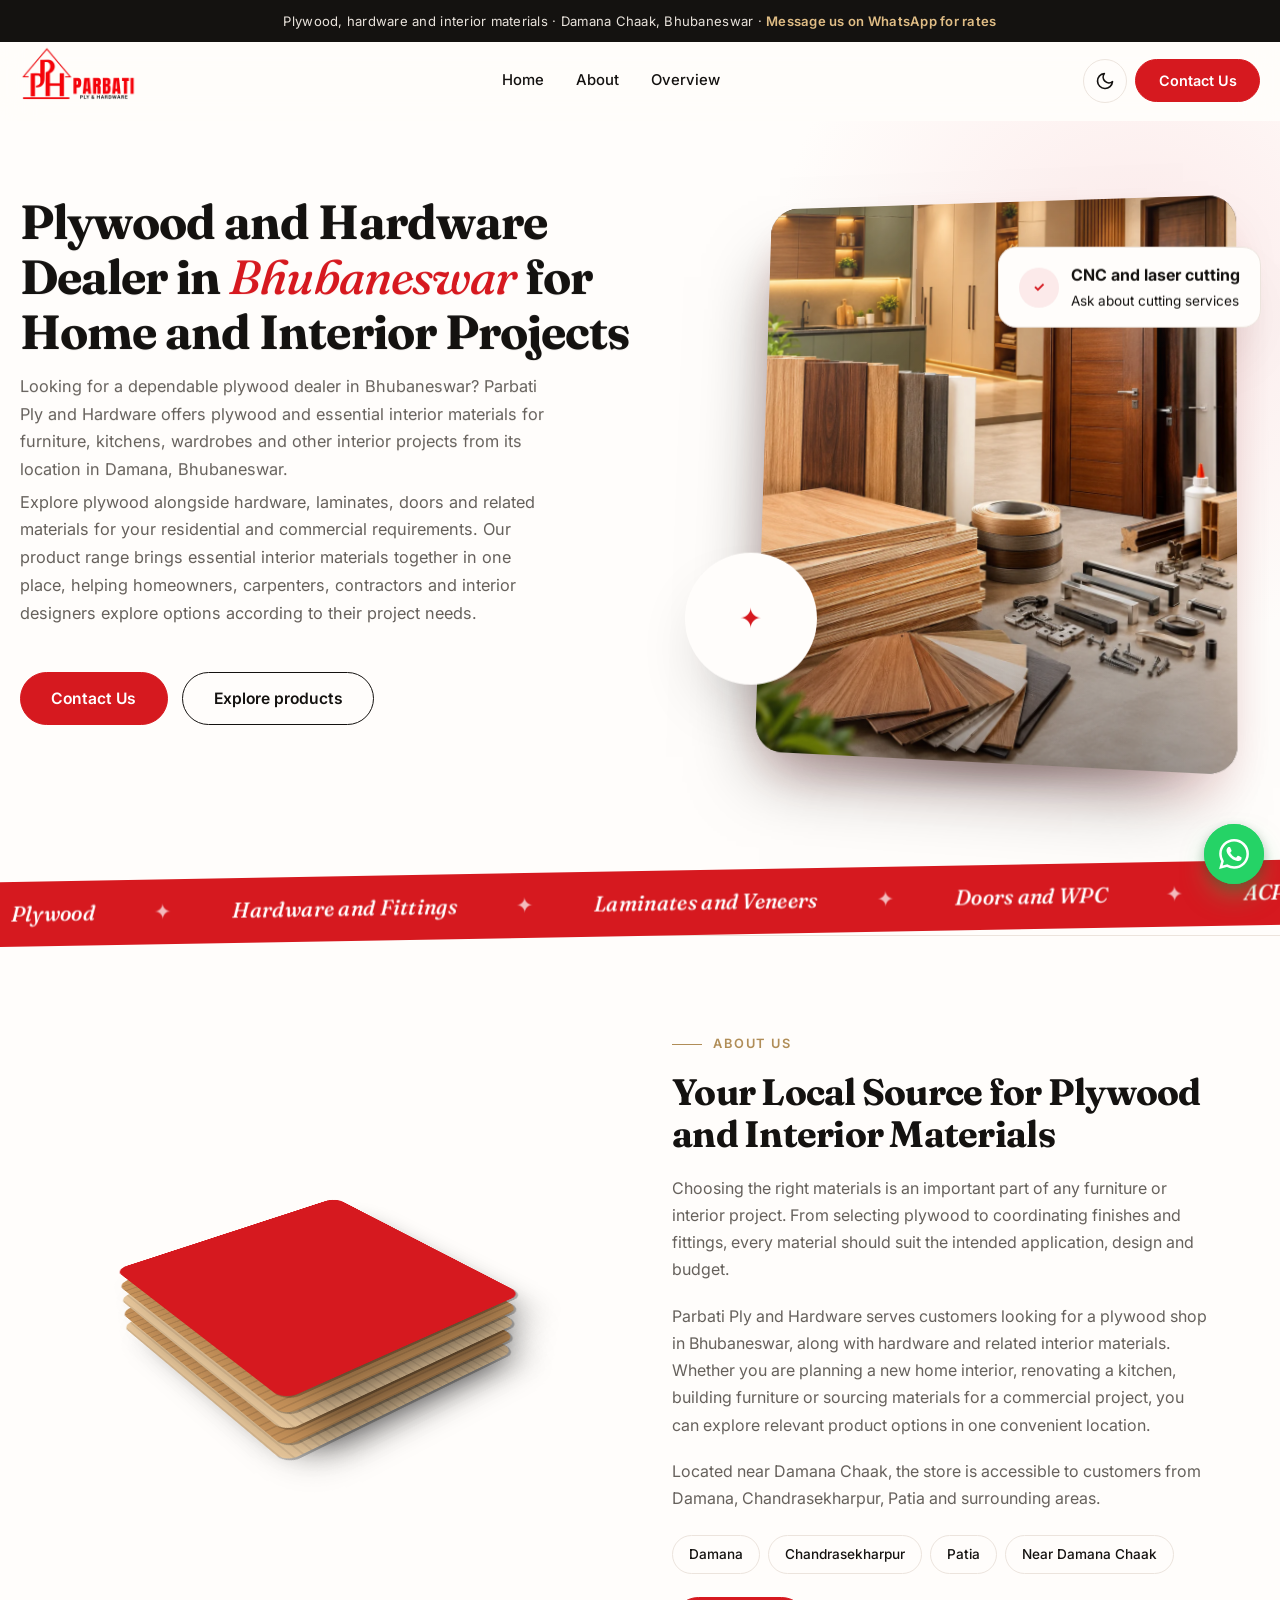
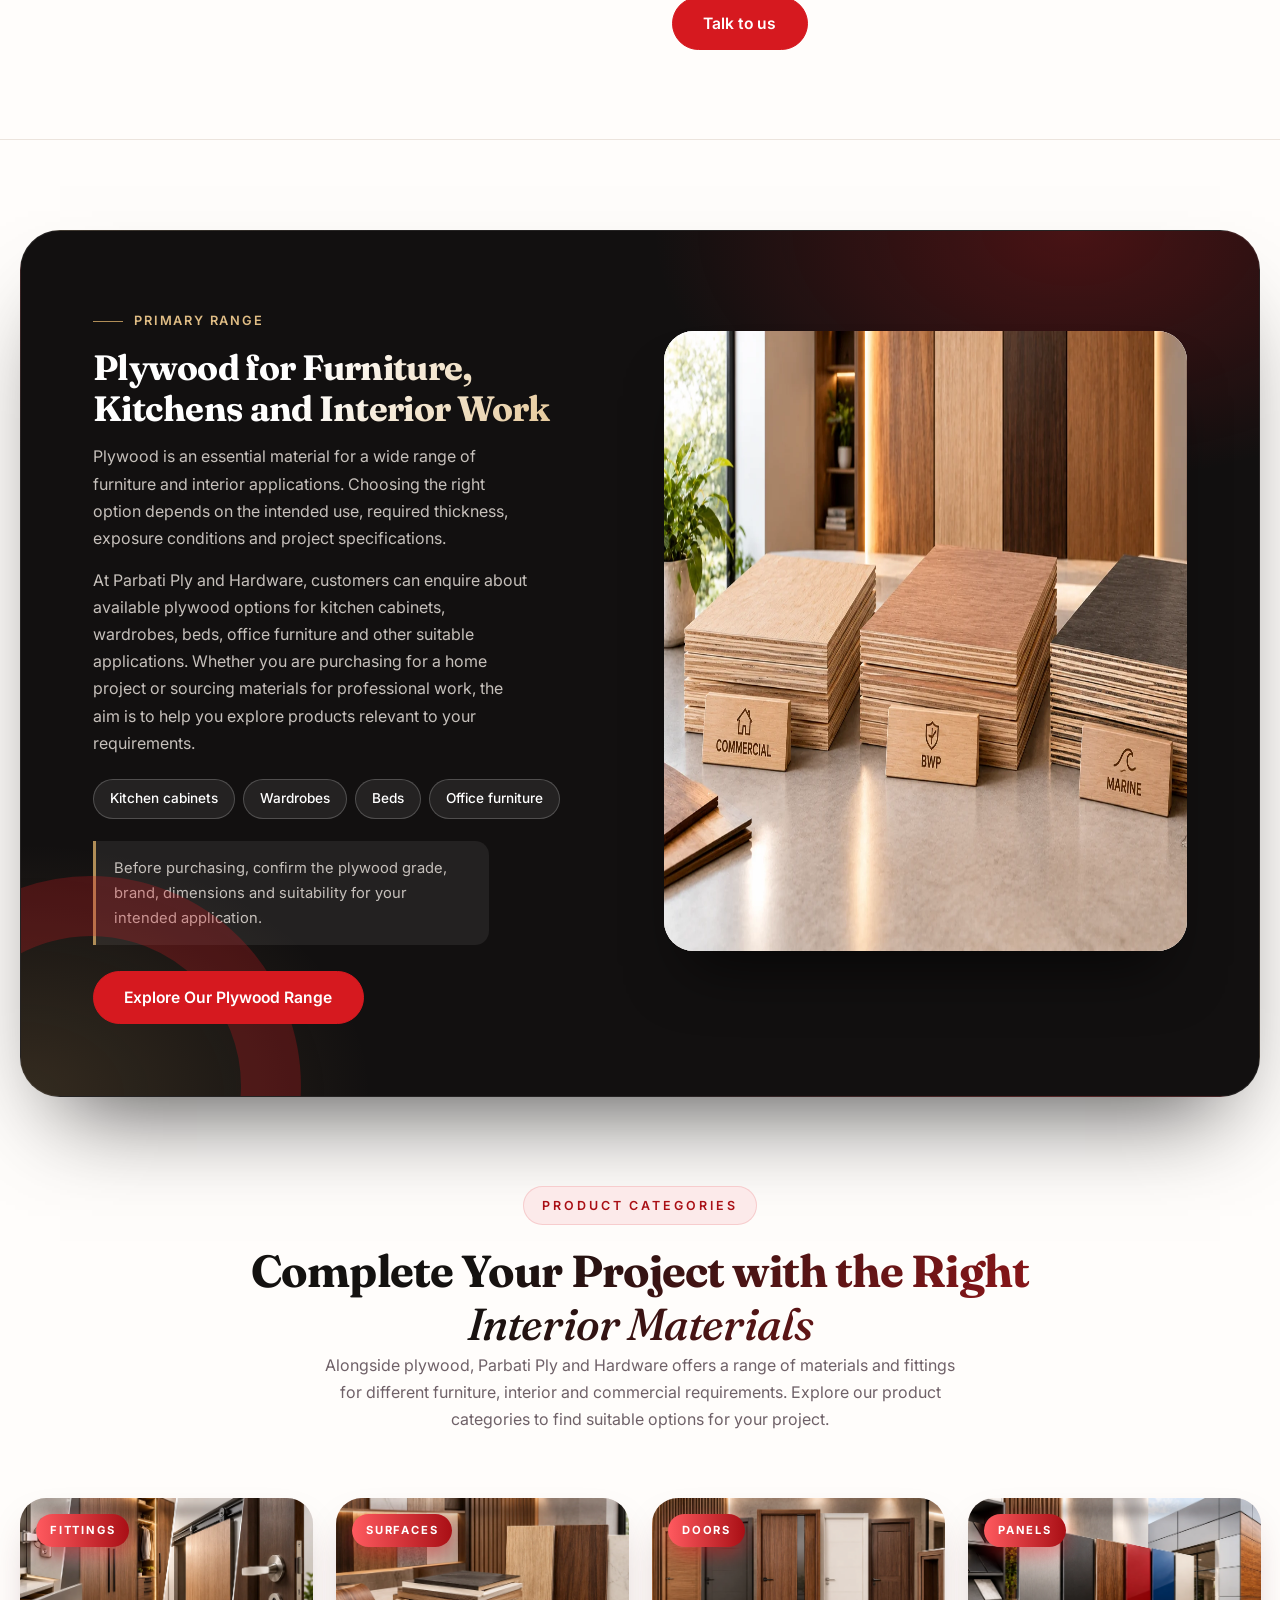
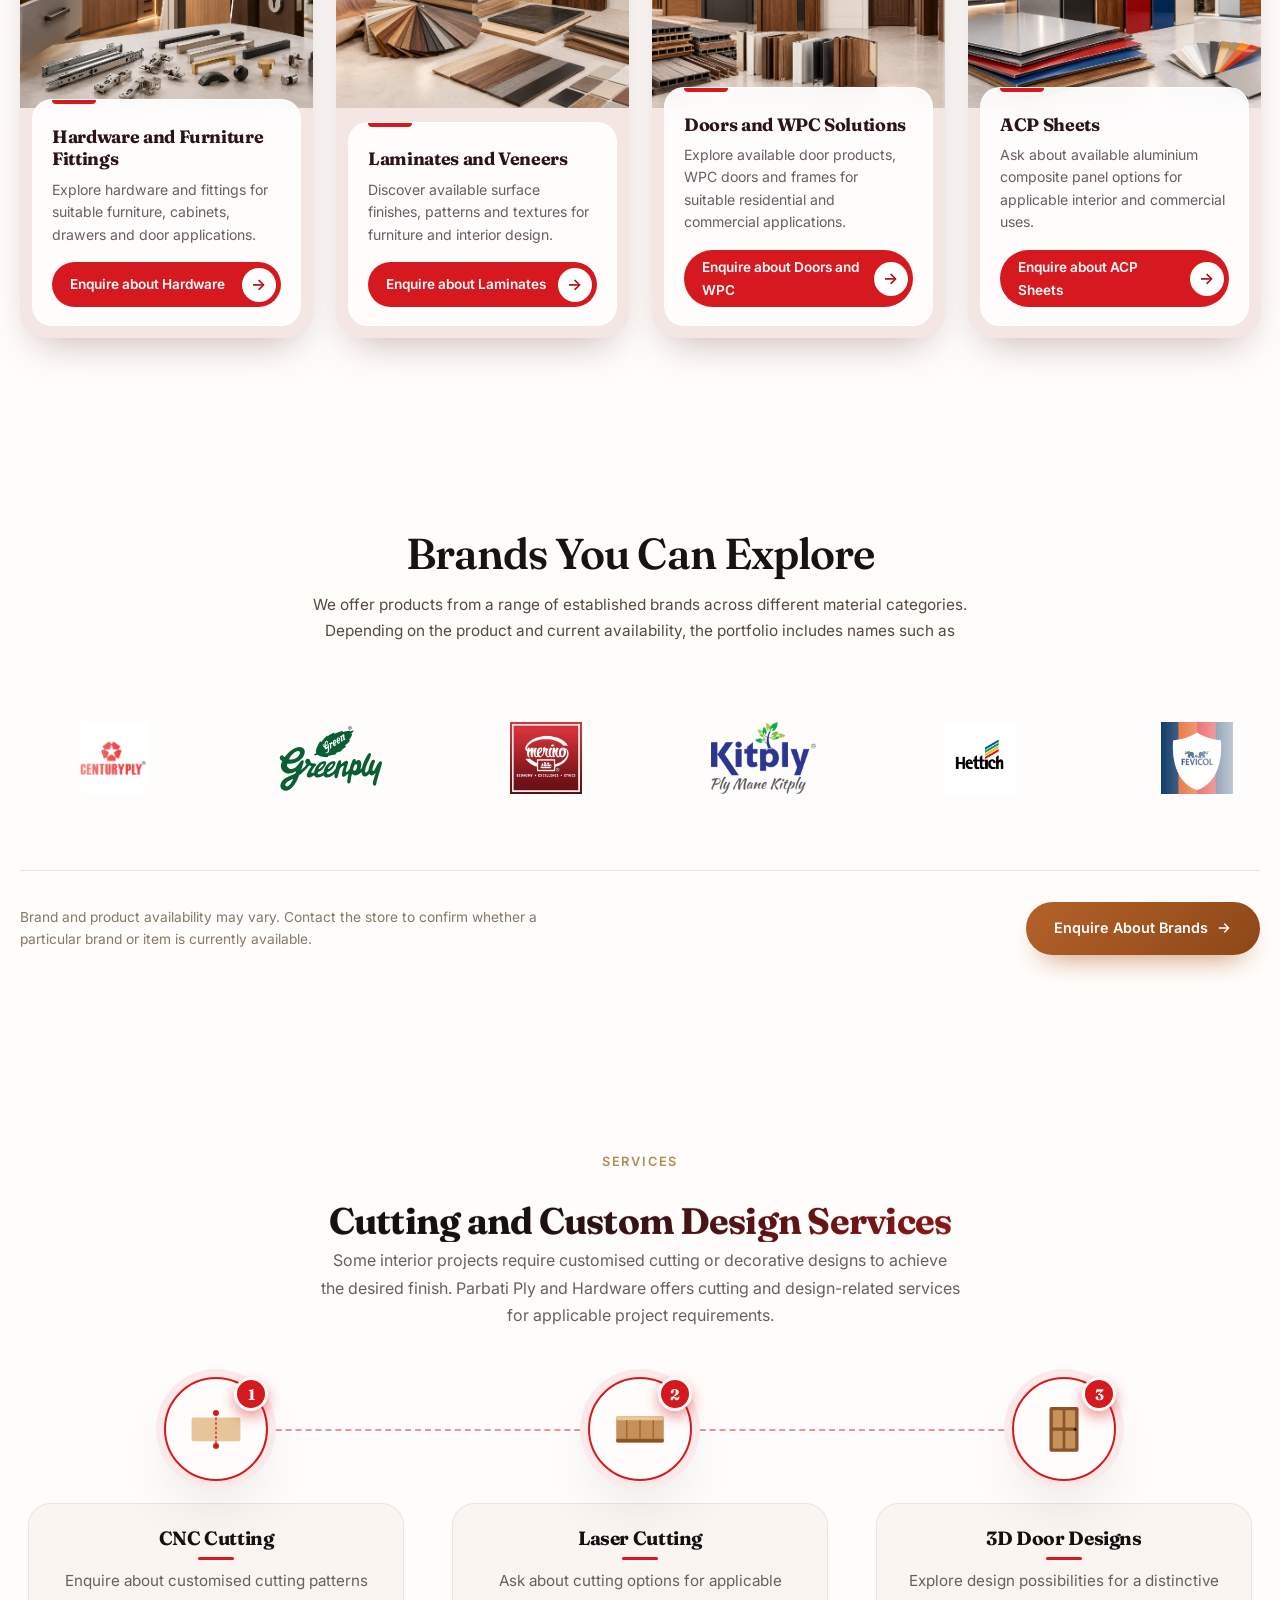
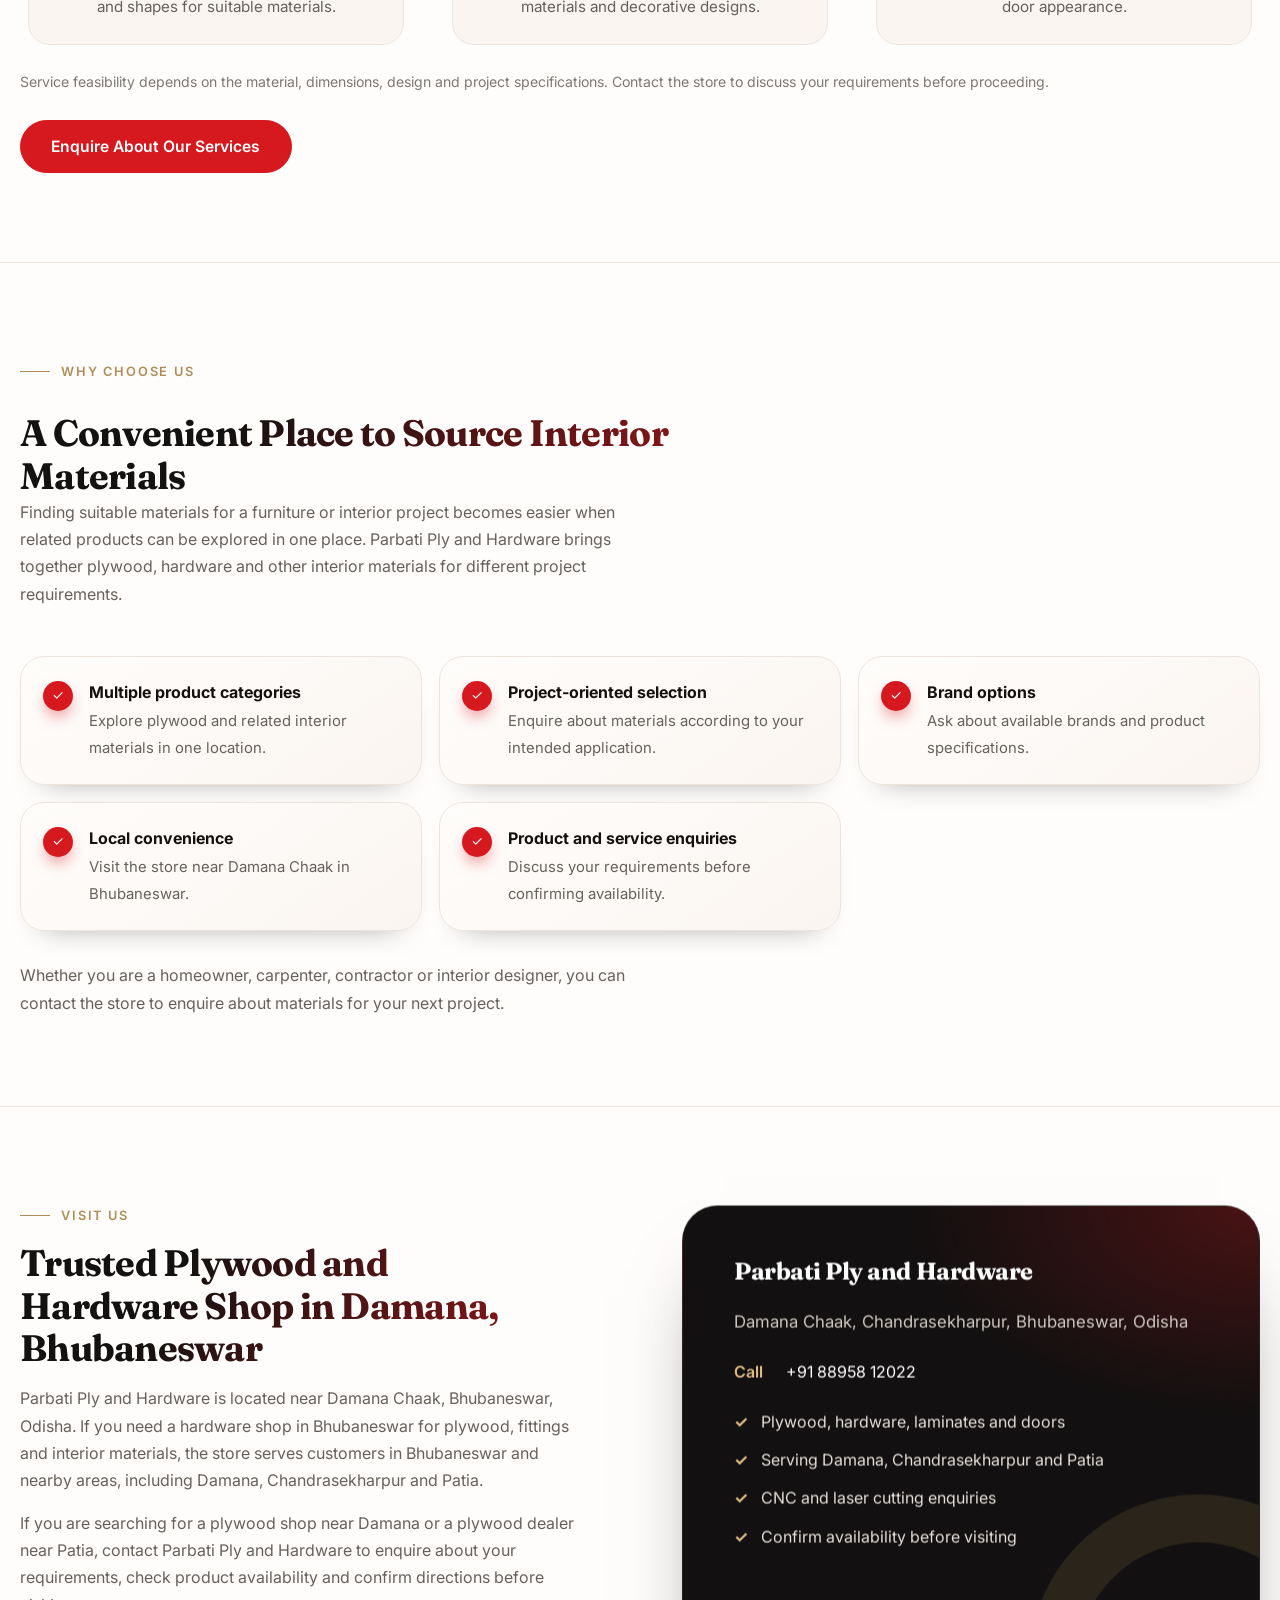
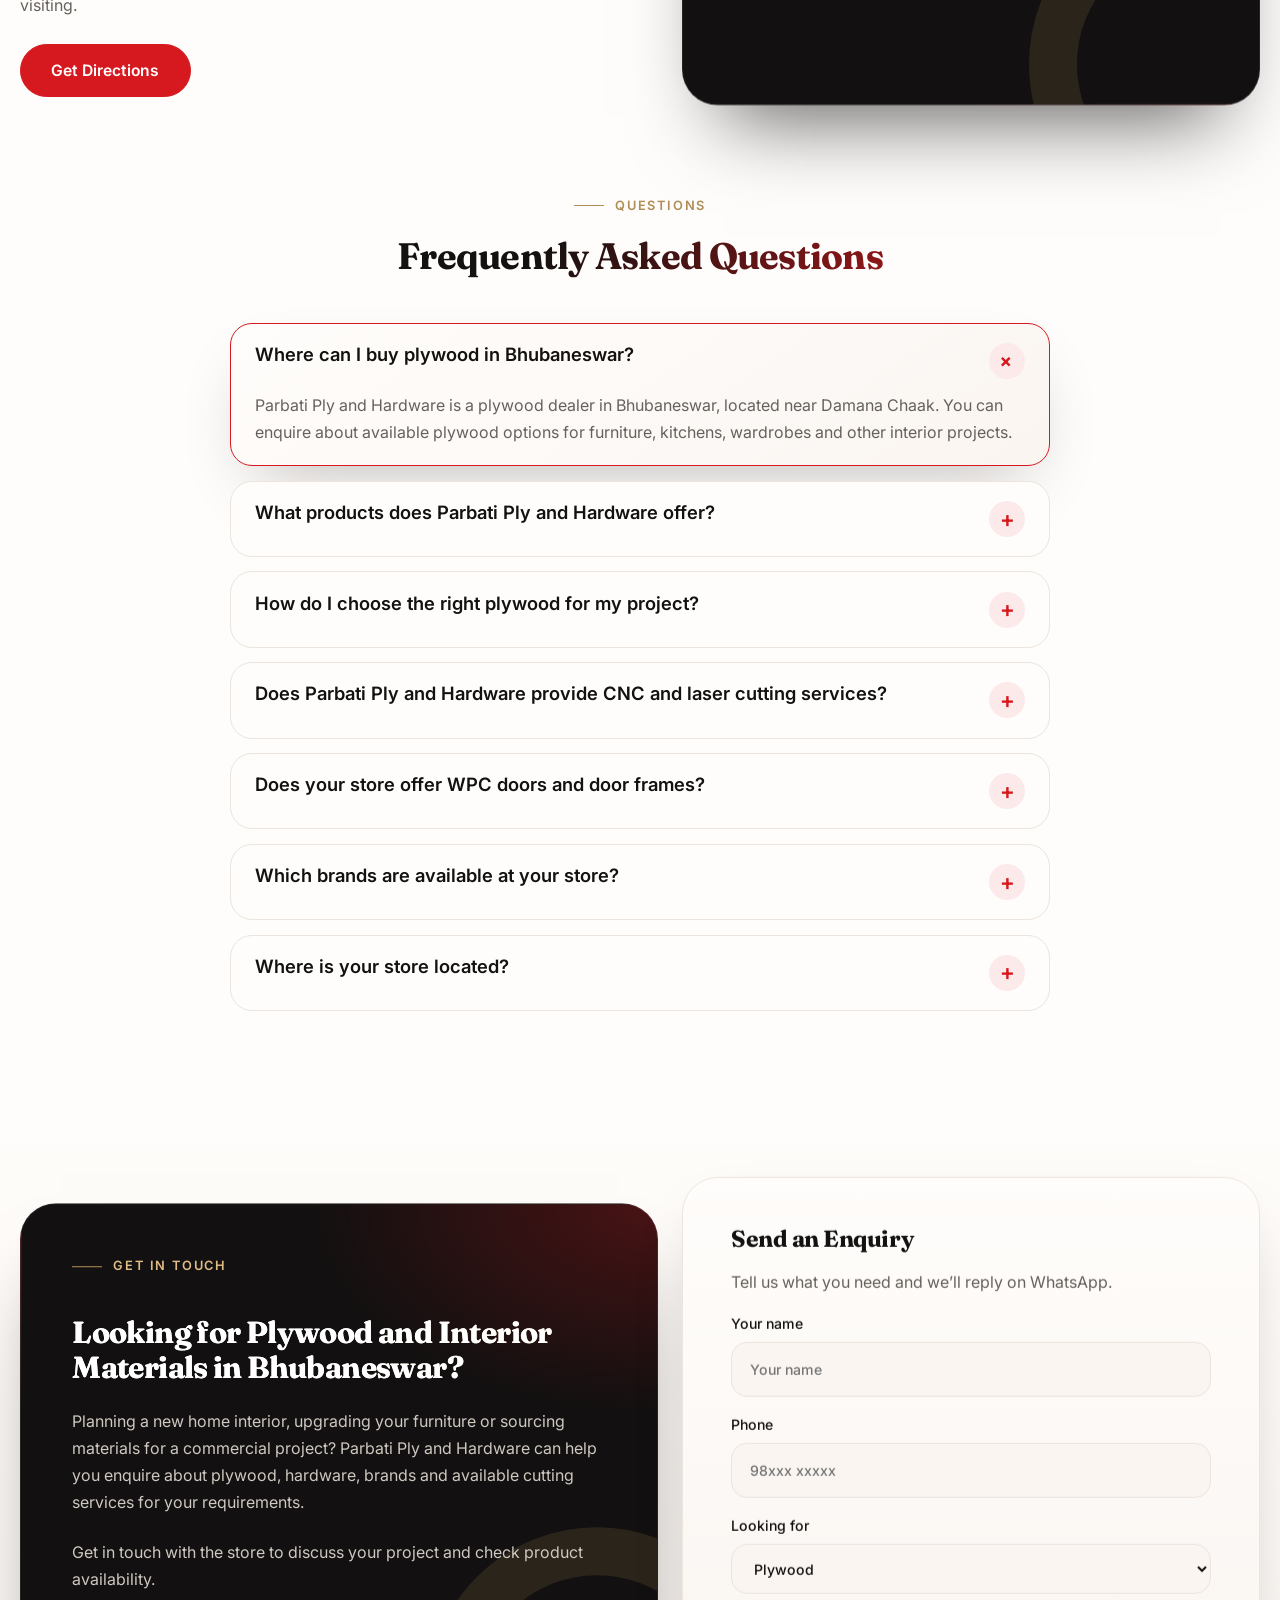
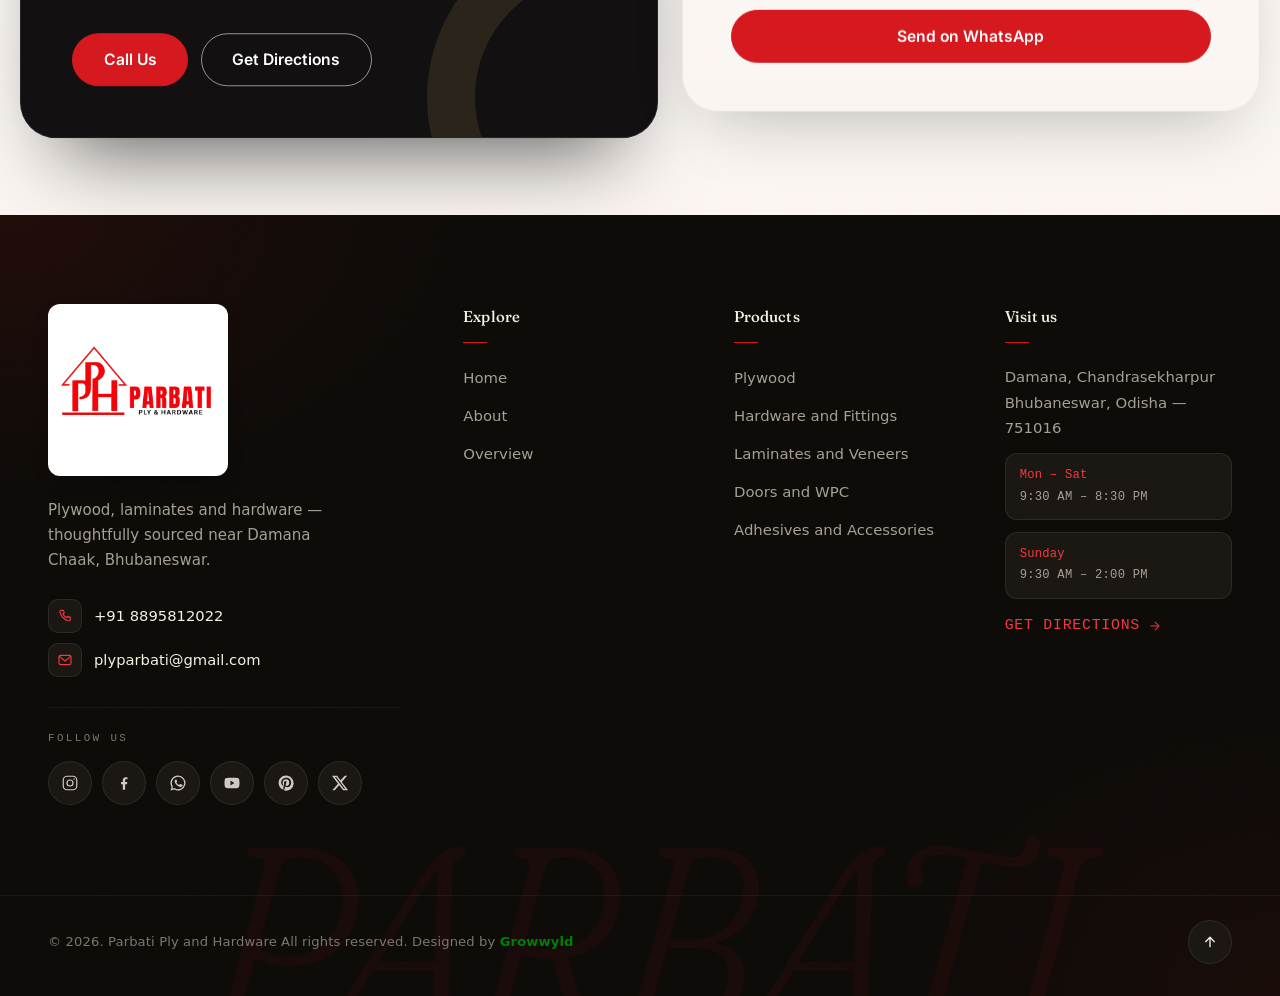
==== index.html @ 2d609f49 "Add website source files" ====
<!DOCTYPE html>
<html lang="en">

<head>
  <meta charset="utf-8">
  <meta name="viewport" content="width=device-width, initial-scale=1, viewport-fit=cover">

  <!-- Google Search Console verification -->
  <meta name="google-site-verification" content="p9B9r31K-Te1j4HuM6RzYLFh8WAWx3K54EtWytjQMrU" />

  <!-- Google tag (gtag.js) -->
  <script async src="https://www.googletagmanager.com/gtag/js?id=G-R89Y1CLRGL"></script>
  <script>
    window.dataLayer = window.dataLayer || [];
    function gtag() { dataLayer.push(arguments); }
    gtag('js', new Date());

    gtag('config', 'G-R89Y1CLRGL');
  </script>

  <!-- ===== SEO ===== -->
  <title>Plywood and Hardware Dealer in Bhubaneswar | Parbati Ply and Hardware</title>
  <meta name="description"
    content="Looking for a plywood and hardware dealer in Bhubaneswar? Explore plywood, hardware and interior materials at Parbati Ply and Hardware in Damana. Enquire about products, brands and cutting services.">
  <meta name="keywords"
    content="Plywood and Hardware Dealer in Bhubaneswar, Plywood dealer in Bhubaneswar, plywood shop in Bhubaneswar, hardware shop in Bhubaneswar, plywood shop near Damana, plywood dealer near Patia">
  <meta name="robots" content="index, follow, max-image-preview:large">
  <meta name="author" content="Parbati Ply and Hardware">
  <link rel="canonical" href="https://parbatiply.com/">
  <meta name="geo.region" content="IN-OD">
  <meta name="geo.placename" content="Damana, Bhubaneswar">
  <meta property="og:type" content="website">
  <meta property="og:site_name" content="Parbati Ply and Hardware">
  <meta property="og:title" content="Plywood and Hardware Dealer in Bhubaneswar | Parbati Ply and Hardware">
  <meta property="og:description"
    content="Plywood, hardware and interior materials at Damana, Bhubaneswar. Enquire about products, brands and cutting services.">
  <meta property="og:url" content="https://parbatiply.com/">
  <meta property="og:image" content="https://parbatiply.com/images/logo.jpeg">
  <meta property="og:image:alt" content="Parbati Ply and Hardware logo">
  <meta property="og:locale" content="en_IN">
  <meta name="twitter:card" content="summary_large_image">
  <meta name="twitter:title" content="Plywood and Hardware Dealer in Bhubaneswar | Parbati Ply and Hardware">
  <meta name="twitter:description"
    content="Plywood, hardware and interior materials at Damana, Bhubaneswar. Enquire about products, brands and cutting services.">
  <meta name="twitter:image" content="https://parbatiply.com/images/logo.jpeg">
  <script type="application/ld+json">
{
  "@context": "https://schema.org",
  "@type": "HardwareStore",
  "name": "Parbati Ply and Hardware",
  "description": "Plywood, hardware and interior materials dealer near Damana Chaak, Bhubaneswar.",
  "url": "https://parbatiply.com/",
  "image": "https://parbatiply.com/images/logo.jpeg",
  "telephone": "+918895812022",
  "email": "plyparbati@gmail.com",
  "address": {
    "@type": "PostalAddress",
    "streetAddress": "Damana, Chandrasekharpur, Bhubaneswar",
    "addressLocality": "Bhubaneswar",
    "addressRegion": "Odisha",
    "postalCode": "751016",
    "addressCountry": "IN"
  },
  "openingHoursSpecification": [
    {
      "@type": "OpeningHoursSpecification",
      "dayOfWeek": ["Monday", "Tuesday", "Wednesday", "Thursday", "Friday", "Saturday"],
      "opens": "09:30",
      "closes": "20:30"
    },
    {
      "@type": "OpeningHoursSpecification",
      "dayOfWeek": "Sunday",
      "opens": "09:30",
      "closes": "14:00"
    }
  ],
  "areaServed": ["Bhubaneswar", "Damana", "Chandrasekharpur", "Patia"],
  "sameAs": [
    "https://www.instagram.com/plyparbati/",
    "https://www.facebook.com/profile.php?id=61595468919960",
    "https://www.youtube.com/@ParbatiPlyHardware",
    "https://in.pinterest.com/plyparbati/",
    "https://x.com/ParbatiPly"
  ]
}
  </script>
  <script type="application/ld+json">
{ "@context":"https://schema.org","@type":"FAQPage","mainEntity":[{"@type":"Question","name":"Where can I buy plywood in Bhubaneswar?","acceptedAnswer":{"@type":"Answer","text":"Parbati Ply and Hardware is a plywood dealer in Bhubaneswar, located near Damana Chaak. You can enquire about available plywood options for furniture, kitchens, wardrobes and other interior projects."}},{"@type":"Question","name":"What products does Parbati Ply and Hardware offer?","acceptedAnswer":{"@type":"Answer","text":"The listed product range includes plywood, hardware, laminates, veneers, doors, WPC products, ACP sheets and related interior materials, subject to current availability."}},{"@type":"Question","name":"How do I choose the right plywood for my project?","acceptedAnswer":{"@type":"Answer","text":"Consider the intended application, plywood grade, thickness, exposure conditions and project specifications. Confirm the product details and suitability with the store before purchasing."}},{"@type":"Question","name":"Does Parbati Ply and Hardware provide CNC and laser cutting services?","acceptedAnswer":{"@type":"Answer","text":"The business lists CNC and laser cutting services for applicable materials and designs. Contact the store with your dimensions and design requirements to confirm feasibility."}},{"@type":"Question","name":"Does your store offer WPC doors and door frames?","acceptedAnswer":{"@type":"Answer","text":"WPC doors and door frames are included in the listed product range, subject to current availability. Contact the store to confirm the available options."}},{"@type":"Question","name":"Which brands are available at your store?","acceptedAnswer":{"@type":"Answer","text":"The listed brand portfolio includes Century Ply, Greenply, Sylvan Ply, Kitply, Merino, Century Laminates, Croma Laminates, Fevicol, Hettich, Godrej, Europa and Chrome Plus. Confirm current availability with the store."}},{"@type":"Question","name":"Where is your store located?","acceptedAnswer":{"@type":"Answer","text":"Parbati Ply and Hardware is located near Damana Chaak, Bhubaneswar, Odisha. Contact the store to confirm directions and other business details before visiting."}}] }
  </script>

  <link rel="icon" href="images/logo.jpeg">
  <link rel="apple-touch-icon" href="images/logo.jpeg">
  <link rel="preconnect" href="https://fonts.googleapis.com">
  <link rel="preconnect" href="https://fonts.gstatic.com" crossorigin>
  <link
    href="https://fonts.googleapis.com/css2?family=Fraunces:opsz,wght@9..144,500;9..144,700&family=Inter:wght@400;500;600&display=swap"
    rel="stylesheet">
  <link rel="stylesheet" href="style/style.css">
  <link rel="stylesheet" href="style/premium.css">
  <link rel="stylesheet" href="style/parbati-footer.css">
  <link rel="stylesheet" href="style/brands.css" />
  <link rel="stylesheet" href="style/about-images.css" />
</head>

<body>
  <div id="top"></div>
  <a class="skip" href="#main">Skip to content</a>

  <!-- SVG defs: shared symbols for services + mega-menu category icons -->
  <svg width="0" height="0" style="position:absolute" aria-hidden="true">
    <defs>
      <pattern id="grain" width="14" height="6" patternUnits="userSpaceOnUse">
        <path d="M0 3h14" stroke="#000" stroke-opacity=".07" />
      </pattern>

      <symbol id="board" viewBox="0 0 200 160">
        <rect x="28" y="40" width="144" height="80" rx="6" fill="var(--w2)" />
        <rect x="28" y="40" width="144" height="80" rx="6" fill="url(#grain)" />
        <rect x="28" y="40" width="144" height="12" rx="4" fill="var(--w1)" />
        <rect x="28" y="108" width="144" height="12" rx="4" fill="var(--w3)" />
        <path d="M60 52v56M100 52v56M140 52v56" stroke="var(--w3)" stroke-width="3" />
      </symbol>

      <symbol id="cut" viewBox="0 0 200 160">
        <rect x="26" y="44" width="148" height="72" rx="6" fill="var(--w1)" />
        <rect x="26" y="44" width="148" height="72" rx="6" fill="url(#grain)" />
        <path d="M100 30v100" stroke="#d6191f" stroke-width="4" stroke-dasharray="8 6" />
        <circle cx="100" cy="30" r="9" fill="#d6191f" />
        <circle cx="100" cy="130" r="9" fill="#d6191f" />
      </symbol>

      <symbol id="door" viewBox="0 0 200 160">
        <rect x="56" y="12" width="88" height="136" rx="6" fill="var(--w3)" />
        <rect x="66" y="22" width="30" height="52" rx="3" fill="var(--w2)" />
        <rect x="104" y="22" width="30" height="52" rx="3" fill="var(--w2)" />
        <rect x="66" y="84" width="30" height="54" rx="3" fill="var(--w2)" />
        <rect x="104" y="84" width="30" height="54" rx="3" fill="var(--w2)" />
        <circle cx="134" cy="80" r="4" fill="#0e0e0e" />
      </symbol>

      <!-- Plywood: stacked fanned sheets with wood grain -->
      <symbol id="m-plywood" viewBox="0 0 64 52">
        <rect x="8" y="30" width="48" height="13" rx="2" fill="var(--w2)" />
        <rect x="8" y="30" width="48" height="3" rx="1.5" fill="var(--w3)" opacity=".35" />
        <rect x="11" y="21" width="48" height="13" rx="2" fill="var(--w1)" />
        <rect x="11" y="21" width="48" height="3" rx="1.5" fill="var(--w3)" opacity=".30" />
        <rect x="14" y="12" width="48" height="13" rx="2" fill="var(--w1)" />
        <rect x="14" y="12" width="48" height="3" rx="1.5" fill="var(--w2)" />
        <path d="M21 12v13M28 12v13M35 12v13M42 12v13M49 12v13M56 12v13" stroke="var(--w3)" stroke-width=".7"
          opacity=".35" />
      </symbol>

      <!-- Hardware & fittings: cabinet handle + round knob -->
      <symbol id="m-hardware" viewBox="0 0 64 52">
        <rect x="6" y="16" width="34" height="7" rx="3.5" fill="var(--red)" />
        <rect x="10" y="21" width="5" height="12" rx="2" fill="var(--w3)" />
        <rect x="31" y="21" width="5" height="12" rx="2" fill="var(--w3)" />
        <circle cx="52" cy="30" r="8" fill="var(--w2)" />
        <circle cx="52" cy="30" r="3.5" fill="var(--w3)" />
      </symbol>

      <!-- Laminates & veneers: fanned swatch samples -->
      <symbol id="m-laminate" viewBox="0 0 64 52">
        <rect x="5" y="16" width="20" height="28" rx="2" fill="var(--w1)" transform="rotate(-14 15 30)" />
        <rect x="19" y="12" width="20" height="28" rx="2" fill="var(--w2)" transform="rotate(-5 29 26)" />
        <rect x="33" y="10" width="20" height="28" rx="2" fill="var(--w3)" />
        <path d="M37 16h12M37 21h12M37 26h12M37 31h8" stroke="#fff" stroke-width=".9" opacity=".55" />
      </symbol>

      <!-- Doors & WPC: panelled door in a frame -->
      <symbol id="m-door" viewBox="0 0 64 52">
        <rect x="16" y="6" width="32" height="40" rx="3" fill="none" stroke="var(--w3)" stroke-width="2.6" />
        <rect x="21" y="11" width="22" height="30" rx="1.5" fill="var(--w1)" />
        <rect x="25" y="15" width="14" height="8" rx="1" fill="var(--w2)" />
        <rect x="25" y="27" width="14" height="8" rx="1" fill="var(--w2)" />
        <circle cx="41" cy="26" r="1.8" fill="var(--red)" />
      </symbol>

      <!-- ACP sheets: panel with visible layered composite edge -->
      <symbol id="m-acp" viewBox="0 0 64 52">
        <rect x="6" y="12" width="38" height="28" rx="2" fill="var(--w1)" />
        <path d="M6 18h38M6 24h38M6 30h38M6 36h38" stroke="var(--w3)" stroke-width=".6" opacity=".3" />
        <rect x="46" y="12" width="5" height="28" fill="var(--red)" />
        <rect x="51" y="12" width="5" height="28" fill="var(--w3)" opacity=".7" />
      </symbol>

      <!-- Cutting & design: laser head cutting a board -->
      <symbol id="m-cut" viewBox="0 0 64 52">
        <rect x="8" y="32" width="48" height="13" rx="2" fill="var(--w1)" />
        <rect x="8" y="32" width="48" height="3.5" rx="1.75" fill="var(--w2)" />
        <path d="M18 45h28" stroke="var(--w3)" stroke-width=".8" opacity=".35" />
        <path d="M24 6h16l-4 9H28z" fill="var(--red)" />
        <circle cx="32" cy="16" r="2.2" fill="#fff" />
        <path d="M32 17v15" stroke="var(--red)" stroke-width="2" stroke-dasharray="2.4 3" stroke-linecap="round" />
      </symbol>
    </defs>
  </svg>

  <div class="ann">Plywood, hardware and interior materials · Damana Chaak, Bhubaneswar · <b>Message us on WhatsApp
      for rates</b></div>

  <header>
    <div class="wrap nav">
      <a href="#top" class="logo" aria-label="Parbati Ply and Hardware home"><img
          src="/images/Parbati-ply-transparency-logo.png" alt="Parbati Ply and Hardware logo" width="200"
          height="200"></a>
      <ul class="menu" id="menu">
        <li><a href="#top">Home</a></li>
        <li><a href="about.html">About</a></li>
        <!-- 
        <li class="mg">
          <button class="mt" type="button" aria-expanded="false" aria-controls="mega">Product
            <svg viewBox="0 0 24 24">
              <path d="M6 9l6 6 6-6" />
            </svg></button>
           <div class="mega" id="mega">
            <div class="wrap mgrid">

              <a href="#shop" class="mfeat">
                <img class="mfeat-bg" src="/images/Dropdown-image.webp" alt="" width="600" height="700" loading="lazy">
              </a>

              <div class="mlinks">
                <h4>Product categories</h4>

                <a href="#plywood">
                  <svg class="mico" viewBox="0 0 64 52" aria-hidden="true">
                    <use href="#m-plywood" />
                  </svg>
                  <span><b>Plywood</b><small>Furniture, kitchens and interiors</small></span>
                </a>

                <a href="#shop">
                  <svg class="mico" viewBox="0 0 64 52" aria-hidden="true">
                    <use href="#m-hardware" />
                  </svg>
                  <span><b>Hardware and fittings</b><small>Cabinets, drawers and doors</small></span>
                </a>

                <a href="#shop">
                  <svg class="mico" viewBox="0 0 64 52" aria-hidden="true">
                    <use href="#m-laminate" />
                  </svg>
                  <span><b>Laminates and veneers</b><small>Finishes, patterns and textures</small></span>
                </a>

                <a href="#shop">
                  <svg class="mico" viewBox="0 0 64 52" aria-hidden="true">
                    <use href="#m-door" />
                  </svg>
                  <span><b>Doors and WPC</b><small>Doors, WPC doors and frames</small></span>
                </a>

                <a href="#shop">
                  <svg class="mico" viewBox="0 0 64 52" aria-hidden="true">
                    <use href="#m-acp" />
                  </svg>
                  <span><b>ACP sheets</b><small>Interior and commercial uses</small></span>
                </a>

                <a href="#services">
                  <svg class="mico" viewBox="0 0 64 52" aria-hidden="true">
                    <use href="#m-cut" />
                  </svg>
                  <span><b>Cutting and design</b><small>CNC, laser and 3D doors</small></span>
                </a>
              </div>

              <div class="mside">
                <h4>Visit us</h4>
                <p>Damana Chaak, Bhubaneswar</p>
                <a href="contact.html">Get directions →</a>
                <a href="contact.html" class="btn">Enquire now</a>
              </div>

            </div>
          </div> 
        </li> -->
        <!-- <li><a href="#project">Project</a></li>
        <li><a href="#blogs">Blogs</a></li> -->
        <li><a href="overview.html">Overview</a></li>
      </ul>
      <div class="acts">
        <button class="ibtn" id="theme" aria-label="Toggle dark mode"><svg viewBox="0 0 24 24">
            <path d="M21 12.8A9 9 0 1 1 11.2 3 7 7 0 0 0 21 12.8z" />
          </svg></button>
        <a href="contact.html" class="btn nav-cta">Contact Us</a>
        <button class="ibtn burger" id="burger" aria-label="Open menu" aria-expanded="false" aria-controls="menu"><svg
            viewBox="0 0 24 24">
            <path d="M4 7h16M4 12h16M4 17h16" />
          </svg></button>
      </div>
    </div>
    <i class="prog" aria-hidden="true"></i>
  </header>

  <main id="main">
    <section class="hero">
      <div class="wrap hero-grid">
        <div class="rv">
          <h1>Plywood and Hardware Dealer in <em>Bhubaneswar</em> for Home and Interior Projects</h1>
          <p class="lead l1">Looking for a dependable plywood dealer in Bhubaneswar? Parbati Ply and Hardware offers
            plywood and essential interior materials for furniture, kitchens, wardrobes and other interior projects from
            its location in Damana, Bhubaneswar.</p>
          <p class="lead">Explore plywood alongside hardware, laminates, doors and related materials for your
            residential and commercial requirements. Our product range brings essential interior materials together in
            one place, helping homeowners, carpenters, contractors and interior designers explore options according to
            their project needs.</p>
          <div class="cta"><a href="contact.html" class="btn">Contact Us</a><a href="#shop" class="btn ghost">Explore
              products</a></div>
        </div>
        <div class="stage rv">
          <div class="room-img">
            <img src="/images/Plywood-Hardware-Dealer-in-Bhubaneswar.webp"
              alt="Plywood sheets and interior materials at Parbati Ply and Hardware" width="420" height="520"
              fetchpriority="high">
          </div>
          <div class="spin" aria-hidden="true"><svg viewBox="0 0 120 120">
              <defs>
                <path id="c" d="M60 60m-44 0a44 44 0 1 1 88 0a44 44 0 1 1-88 0" />
              </defs>
              <text font-size="11" font-weight="600" letter-spacing="2.4" fill="currentColor">
                <textPath href="">PLYWOOD · HARDWARE · INTERIORS ·</textPath>
              </text>
            </svg><i>✦</i></div>
          <div class="fc" aria-hidden="true"><span class="d">✓</span>
            <div><b>CNC and laser cutting</b>Ask about cutting services</div>
          </div>
        </div>
      </div>
    </section>

    <div class="strip" aria-hidden="true">
      <div><span>Plywood</span><span>Hardware and Fittings</span><span>Laminates and Veneers</span><span>Doors and
          WPC</span><span>ACP Sheets</span><span>CNC and Laser Cutting</span><span>Plywood</span><span>Hardware and
          Fittings</span><span>Laminates and Veneers</span><span>Doors and WPC</span><span>ACP
          Sheets</span><span>CNC and Laser Cutting</span></div>
    </div>

    <section id="about" class="craft">
      <div class="wrap craft-grid">
        <div class="rv">
          <div class="layers" aria-hidden="true">
            <div class="stack"><i class="slab" style="--i:0"></i><i class="slab" style="--i:1"></i><i class="slab"
                style="--i:2"></i><i class="slab" style="--i:3"></i><i class="slab" style="--i:4"></i></div>
          </div>
        </div>
        <div class="rv"><span class="eyebrow">About us</span>
          <h2>Your Local Source for Plywood and Interior Materials</h2>
          <p class="about-p">Choosing the right materials is an important part of any furniture or interior project.
            From selecting plywood to coordinating finishes and fittings, every material should suit the intended
            application, design and budget.</p>
          <p class="about-p">Parbati Ply and Hardware serves customers looking for a plywood shop in Bhubaneswar,
            along with hardware and related interior materials. Whether you are planning a new home interior, renovating
            a kitchen, building furniture or sourcing materials for a commercial project, you can explore relevant
            product options in one convenient location.</p>
          <p class="about-p">Located near Damana Chaak, the store is accessible to customers from Damana,
            Chandrasekharpur, Patia and surrounding areas.</p>
          <div class="chips"><span>Damana</span><span>Chandrasekharpur</span><span>Patia</span><span>Near Damana
              Chaak</span></div>
          <a href="contact.html" class="btn">Talk to us</a>
        </div>
      </div>
    </section>

    <section id="plywood">
      <div class="wrap">
        <div class="cust rv">
          <div><span class="eyebrow lt">Primary range</span>
            <h2>Plywood for Furniture, Kitchens and Interior Work</h2>
            <p>Plywood is an essential material for a wide range of furniture and interior applications. Choosing the
              right option depends on the intended use, required thickness, exposure conditions and project
              specifications.</p>
            <p>At Parbati Ply and Hardware, customers can enquire about available plywood options for kitchen
              cabinets, wardrobes, beds, office furniture and other suitable applications. Whether you are purchasing
              for a home project or sourcing materials for professional work, the aim is to help you explore products
              relevant to your requirements.</p>
            <div class="chips"><span>Kitchen cabinets</span><span>Wardrobes</span><span>Beds</span><span>Office
                furniture</span></div>
            <p class="note">Before purchasing, confirm the plywood grade, brand, dimensions and suitability for your
              intended application.</p>
            <a class="btn" href="#contact" data-enq="Plywood">Explore Our Plywood Range</a>
          </div>
          <div class="show">
            <img src="/images/Plywood-guide.webp" alt="Plywood sheets for furniture, kitchens and interior work"
              width="600" height="620" loading="lazy">
          </div>
        </div>
      </div>
    </section>

    <section id="shop" class="pt0">
      <div class="wrap">

        <div class="sec-head rv">
          <div>
            <span class="eyebrow">Product categories</span>
            <h2>Complete Your Project with the Right <em>Interior Materials</em></h2>
            <p class="sec-p">Alongside plywood, Parbati Ply and Hardware offers a range of materials and fittings for
              different furniture, interior and commercial requirements. Explore our product categories to find suitable
              options for your project.</p>
          </div>
        </div>

        <div class="cgrid">

          <article class="ccard rv">
            <div class="ci">
              <img src="/images/Hardware-Furniture-Fittings.webp" alt="Hardware and furniture fittings" loading="lazy"
                width="400" height="530">
              <span class="ctag">Fittings</span>
            </div>
            <div class="cb">
              <h3>Hardware and Furniture Fittings</h3>
              <p>Explore hardware and fittings for suitable furniture, cabinets, drawers and door applications.</p>
              <a class="clink" href="#contact" data-enq="Hardware and Furniture Fittings">
                <span>Enquire about Hardware</span><i class="carr">→</i>
              </a>
            </div>
          </article>

          <article class="ccard rv">
            <div class="ci">
              <img src="/images/Laminates-Veneers.webp" alt="Laminates and veneers" loading="lazy" width="400"
                height="530">
              <span class="ctag">Surfaces</span>
            </div>
            <div class="cb">
              <h3>Laminates and Veneers</h3>
              <p>Discover available surface finishes, patterns and textures for furniture and interior design.</p>
              <a class="clink" href="#contact" data-enq="Laminates and Veneers">
                <span>Enquire about Laminates</span><i class="carr">→</i>
              </a>
            </div>
          </article>

          <article class="ccard rv">
            <div class="ci">
              <img src="/images/Doors-WPC-Solutions.webp" alt="Doors and WPC solutions" loading="lazy" width="400"
                height="530">
              <span class="ctag">Doors</span>
            </div>
            <div class="cb">
              <h3>Doors and WPC Solutions</h3>
              <p>Explore available door products, WPC doors and frames for suitable residential and commercial
                applications.</p>
              <a class="clink" href="#contact" data-enq="Doors and WPC">
                <span>Enquire about Doors and WPC</span><i class="carr">→</i>
              </a>
            </div>
          </article>

          <article class="ccard rv">
            <div class="ci">
              <img src="/images/ACP-Sheets.webp" alt="ACP aluminium composite panel sheets" loading="lazy" width="400"
                height="530">
              <span class="ctag">Panels</span>
            </div>
            <div class="cb">
              <h3>ACP Sheets</h3>
              <p>Ask about available aluminium composite panel options for applicable interior and commercial uses.</p>
              <a class="clink" href="contact.html" data-enq="ACP Sheets">
                <span>Enquire about ACP Sheets</span><i class="carr">→</i>
              </a>
            </div>
          </article>

        </div>

      </div>
    </section>

    <section class="brand-section" id="brands">
      <div class="wrap">
        <header class="bs-head">
          <h2>Brands You Can Explore</h2>
          <p class="bs-lead">
            We offer products from a range of established brands across different material
            categories. Depending on the product and current availability, the portfolio
            includes names such as
          </p>
        </header>

        <div class="bs-row bs-row--primary">
          <div class="bs-marquee"
            aria-label="Brands — Century Ply, Greenply, Merino, Kitply, Hettich, Fevicol, Black Cobra, Croma Laminates, Sylvan Ply">
            <div class="bs-track">
              <ul class="bs-group">
                <li class="bs-item">
                  <div class="bs-logo">
                    <img src="/images/centure.png" alt="Century Ply" width="180" height="60" loading="lazy"
                      decoding="async" onerror="this.closest('.bs-logo').classList.add('is-text')" />
                    <span class="bs-word">Century Ply</span>
                  </div>
                </li>
                <li class="bs-item">
                  <div class="bs-logo">
                    <img src="/images/greenply.svg" alt="Greenply" width="180" height="60" loading="lazy"
                      decoding="async" onerror="this.closest('.bs-logo').classList.add('is-text')" />
                    <span class="bs-word">Greenply</span>
                  </div>
                </li>
                <li class="bs-item">
                  <div class="bs-logo">
                    <img src="/images/merino.jpg" alt="Merino" width="180" height="60" loading="lazy" decoding="async"
                      onerror="this.closest('.bs-logo').classList.add('is-text')" />
                    <span class="bs-word">Merino</span>
                  </div>
                </li>
                <li class="bs-item">
                  <div class="bs-logo">
                    <img src="/images/kitply.png" alt="Kitply" width="180" height="60" loading="lazy" decoding="async"
                      onerror="this.closest('.bs-logo').classList.add('is-text')" />
                    <span class="bs-word">Kitply</span>
                  </div>
                </li>
                <li class="bs-item">
                  <div class="bs-logo">
                    <img src="/images/hettich.png" alt="Hettich" width="180" height="60" loading="lazy" decoding="async"
                      onerror="this.closest('.bs-logo').classList.add('is-text')" />
                    <span class="bs-word">Hettich</span>
                  </div>
                </li>
                <li class="bs-item">
                  <div class="bs-logo">
                    <img src="/images/fevicol.png" alt="Fevicol" width="180" height="60" loading="lazy" decoding="async"
                      onerror="this.closest('.bs-logo').classList.add('is-text')" />
                    <span class="bs-word">Fevicol</span>
                  </div>
                </li>
                <li class="bs-item">
                  <div class="bs-logo">
                    <img src="/images/blackcobra.webp" alt="Black Cobra" width="180" height="60" loading="lazy"
                      decoding="async" onerror="this.closest('.bs-logo').classList.add('is-text')" />
                    <span class="bs-word">Black Cobra</span>
                  </div>
                </li>
                <li class="bs-item">
                  <div class="bs-logo">
                    <img src="/images/Croma-laminate.webp" alt="Croma Laminates" width="180" height="60" loading="lazy"
                      decoding="async" onerror="this.closest('.bs-logo').classList.add('is-text')" />
                    <span class="bs-word">Croma Laminates</span>
                  </div>
                </li>
                <li class="bs-item">
                  <div class="bs-logo">
                    <img src="/images/Sylvan-ply.webp" alt="Sylvan Ply" width="180" height="60" loading="lazy"
                      decoding="async" onerror="this.closest('.bs-logo').classList.add('is-text')" />
                    <span class="bs-word">Sylvan Ply</span>
                  </div>
                </li>
              </ul>

              <ul class="bs-group" aria-hidden="true">
                <li class="bs-item">
                  <div class="bs-logo">
                    <img src="/images/centure.png" alt="" width="180" height="60" loading="lazy" decoding="async"
                      onerror="this.closest('.bs-logo').classList.add('is-text')" />
                    <span class="bs-word">Century Ply</span>
                  </div>
                </li>
                <li class="bs-item">
                  <div class="bs-logo">
                    <img src="/images/greenply.svg" alt="" width="180" height="60" loading="lazy" decoding="async"
                      onerror="this.closest('.bs-logo').classList.add('is-text')" />
                    <span class="bs-word">Greenply</span>
                  </div>
                </li>
                <li class="bs-item">
                  <div class="bs-logo">
                    <img src="/images/merino.jpg" alt="" width="180" height="60" loading="lazy" decoding="async"
                      onerror="this.closest('.bs-logo').classList.add('is-text')" />
                    <span class="bs-word">Merino</span>
                  </div>
                </li>
                <li class="bs-item">
                  <div class="bs-logo">
                    <img src="/images/kitply.png" alt="" width="180" height="60" loading="lazy" decoding="async"
                      onerror="this.closest('.bs-logo').classList.add('is-text')" />
                    <span class="bs-word">Kitply</span>
                  </div>
                </li>
                <li class="bs-item">
                  <div class="bs-logo">
                    <img src="/images/hettich.png" alt="" width="180" height="60" loading="lazy" decoding="async"
                      onerror="this.closest('.bs-logo').classList.add('is-text')" />
                    <span class="bs-word">Hettich</span>
                  </div>
                </li>
                <li class="bs-item">
                  <div class="bs-logo">
                    <img src="/images/fevicol.png" alt="" width="180" height="60" loading="lazy" decoding="async"
                      onerror="this.closest('.bs-logo').classList.add('is-text')" />
                    <span class="bs-word">Fevicol</span>
                  </div>
                </li>
                <li class="bs-item">
                  <div class="bs-logo">
                    <img src="/images/blackcobra.webp" alt="" width="180" height="60" loading="lazy" decoding="async"
                      onerror="this.closest('.bs-logo').classList.add('is-text')" />
                    <span class="bs-word">Black Cobra</span>
                  </div>
                </li>
                <li class="bs-item">
                  <div class="bs-logo">
                    <img src="/images/Croma-laminate.webp" alt="" width="180" height="60" loading="lazy"
                      decoding="async" onerror="this.closest('.bs-logo').classList.add('is-text')" />
                    <span class="bs-word">Croma Laminates</span>
                  </div>
                </li>
                <li class="bs-item">
                  <div class="bs-logo">
                    <img src="/images/Sylvan-ply.webp" alt="" width="180" height="60" loading="lazy" decoding="async"
                      onerror="this.closest('.bs-logo').classList.add('is-text')" />
                    <span class="bs-word">Sylvan Ply</span>
                  </div>
                </li>
              </ul>
            </div>
          </div>
        </div>

        <div class="bs-foot">
          <p class="bs-note">
            Brand and product availability may vary. Contact the store to
            confirm whether a particular brand or item is currently available.
          </p>

          <a class="bs-cta" href="contact.html">
            Enquire About Brands
            <svg viewBox="0 0 24 24" aria-hidden="true">
              <path d="M5 12h14M13 6l6 6-6 6" />
            </svg>
          </a>
        </div>
      </div>
    </section>

    <section id="services">
      <div class="wrap">
        <div class="sec-head rv">
          <div><span class="eyebrow">Services</span>
            <h2>Cutting and Custom Design Services</h2>
            <p class="sec-p">Some interior projects require customised cutting or decorative designs to achieve the
              desired finish. Parbati Ply and Hardware offers cutting and design-related services for applicable
              project requirements.</p>
          </div>
        </div>

        <div class="pgrid">
          <div class="pstep rv">
            <div class="pico">
              <svg viewBox="0 0 200 160">
                <use href="#cut" />
              </svg>
              <span class="pnum">1</span>
            </div>
            <div class="ptext">
              <h3>CNC Cutting</h3>
              <p>Enquire about customised cutting patterns and shapes for suitable materials.</p>
            </div>
          </div>

          <div class="pstep rv">
            <div class="pico">
              <svg viewBox="0 0 200 160">
                <use href="#board" />
              </svg>
              <span class="pnum">2</span>
            </div>
            <div class="ptext">
              <h3>Laser Cutting</h3>
              <p>Ask about cutting options for applicable materials and decorative designs.</p>
            </div>
          </div>

          <div class="pstep rv">
            <div class="pico">
              <svg viewBox="0 0 200 160">
                <use href="#door" />
              </svg>
              <span class="pnum">3</span>
            </div>
            <div class="ptext">
              <h3>3D Door Designs</h3>
              <p>Explore design possibilities for a distinctive door appearance.</p>
            </div>
          </div>
        </div>

        <p class="bnote sm rv" style="text-align:left;margin-top:1.6rem">Service feasibility depends on the material,
          dimensions, design and project specifications. Contact the store to discuss your requirements before
          proceeding.</p>
        <div class="rv" style="margin-top:1.6rem"><a class="btn" href="#contact"
            data-enq="CNC cutting, laser cutting or 3D door design services">Enquire About Our Services</a></div>
      </div>
    </section>

    <section id="why" class="craft">
      <div class="wrap">
        <div class="sec-head rv">
          <div><span class="eyebrow">Why choose us</span>
            <h2>A Convenient Place to Source Interior Materials</h2>
            <p class="sec-p">Finding suitable materials for a furniture or interior project becomes easier when related
              products can be explored in one place. Parbati Ply and Hardware brings together plywood, hardware and
              other interior materials for different project requirements.</p>
          </div>
        </div>
        <div class="wgrid">
          <div class="wcard rv"><i>✓</i>
            <div><b>Multiple product categories</b><span>Explore plywood and related interior materials in one
                location.</span></div>
          </div>
          <div class="wcard rv"><i>✓</i>
            <div><b>Project-oriented selection</b><span>Enquire about materials according to your intended
                application.</span></div>
          </div>
          <div class="wcard rv"><i>✓</i>
            <div><b>Brand options</b><span>Ask about available brands and product specifications.</span></div>
          </div>
          <div class="wcard rv"><i>✓</i>
            <div><b>Local convenience</b><span>Visit the store near Damana Chaak in Bhubaneswar.</span></div>
          </div>
          <div class="wcard rv"><i>✓</i>
            <div><b>Product and service enquiries</b><span>Discuss your requirements before confirming
                availability.</span></div>
          </div>
        </div>
        <p class="sec-p rv" style="margin-top:2rem">Whether you are a homeowner, carpenter, contractor or interior
          designer, you can contact the store to enquire about materials for your next project.</p>
      </div>
    </section>

    <!-- <section id="blogs" class="rev">
      <div class="wrap">
        <div class="sec-head rv">
          <div><span class="eyebrow">Blogs</span>
            <h2>Guides from our plywood shop</h2>
          </div>
        </div>
        <div class="bgrid">
          <article class="bcard rv">
            <div class="bimg wood">
              <img src="/images/Plywood-guide.webp" alt="Choosing the right plywood grade" width="400" height="220"
                loading="lazy">
            </div>
            <div class="bbody"><small>Plywood guide</small>
              <h3>How to choose the right plywood grade for your home</h3>
              <p>A simple look at commercial, BWP and marine plywood, and where each one fits.</p><a href="#blogs">Read
                more →</a>
            </div>
          </article>
          <article class="bcard rv">
            <div class="bimg wood">
              <img src="/images/Materials.webp" alt="Block board vs MDF" width="400" height="220" loading="lazy">
            </div>
            <div class="bbody"><small>Materials</small>
              <h3>Block board vs MDF: which one do you need?</h3>
              <p>Understand the difference before you plan cabinets, shelves and partitions.</p><a href="#blogs">Read
                more →</a>
            </div>
          </article>
          <article class="bcard rv">
            <div class="bimg wood">
              <img src="/images/Hardware.webp" alt="Modular kitchen hardware checklist" width="400" height="220"
                loading="lazy">
            </div>
            <div class="bbody"><small>Hardware</small>
              <h3>Hardware checklist for a modular kitchen</h3>
              <p>Hinges, channels and handles to buy before your carpenter starts work.</p><a href="#blogs">Read more
                →</a>
            </div>
          </article>
        </div>
      </div>
    </section> -->

    <section id="location">
      <div class="wrap">
        <div class="vgrid">
          <div class="ltext rv"><span class="eyebrow">Visit us</span>
            <h2>Trusted Plywood and Hardware Shop in Damana, Bhubaneswar</h2>
            <p>Parbati Ply and Hardware is located near Damana Chaak, Bhubaneswar, Odisha. If
              you need a hardware shop in Bhubaneswar for plywood, fittings and interior materials, the store serves
              customers in Bhubaneswar and nearby areas, including Damana, Chandrasekharpur and Patia.</p>
            <p>If you are searching for a plywood shop near Damana or a plywood dealer near Patia, contact Parbati Ply
              and Hardware to enquire about your requirements, check product availability and confirm directions
              before visiting.</p>
            <a class="btn" target="_blank" rel="noopener"
              href="https://www.google.com/maps/search/?api=1&query=Parbati+Ply+and+Hardware+Aditya+Care+Hospital+Damana+Chaak+Bhubaneswar">Get
              Directions</a>
          </div>
          <div class="vcard rv">
            <h3>Parbati Ply and Hardware</h3>
            <address>Damana Chaak, Chandrasekharpur, Bhubaneswar, Odisha</address>
            <dl>
              <dt>Call</dt>
              <dd><a href="tel:+918895812022" data-tel>+91 88958 12022</a></dd>
            </dl>
            <ul class="perks">
              <li>Plywood, hardware, laminates and doors</li>
              <li>Serving Damana, Chandrasekharpur and Patia</li>
              <li>CNC and laser cutting enquiries</li>
              <li>Confirm availability before visiting</li>
            </ul>
          </div>
        </div>
      </div>
    </section>

    <section id="faq" class="pt0">
      <div class="wrap">
        <div class="sec-head rv ctr">
          <div><span class="eyebrow">Questions</span>
            <h2>Frequently Asked Questions</h2>
          </div>
        </div>
        <div class="faq rv">
          <details open>
            <summary>Where can I buy plywood in Bhubaneswar?</summary>
            <p>Parbati Ply and Hardware is a plywood dealer in Bhubaneswar, located near Damana Chaak. You can enquire
              about available plywood options for furniture, kitchens, wardrobes and other interior projects.</p>
          </details>
          <details>
            <summary>What products does Parbati Ply and Hardware offer?</summary>
            <p>The listed product range includes plywood, hardware, laminates, veneers, doors, WPC products, ACP sheets
              and related interior materials, subject to current availability.</p>
          </details>
          <details>
            <summary>How do I choose the right plywood for my project?</summary>
            <p>Consider the intended application, plywood grade, thickness, exposure conditions and project
              specifications. Confirm the product details and suitability with the store before purchasing.</p>
          </details>
          <details>
            <summary>Does Parbati Ply and Hardware provide CNC and laser cutting services?</summary>
            <p>The business lists CNC and laser cutting services for applicable materials and designs. Contact the store
              with your dimensions and design requirements to confirm feasibility.</p>
          </details>
          <details>
            <summary>Does your store offer WPC doors and door frames?</summary>
            <p>WPC doors and door frames are included in the listed product range, subject to current availability.
              Contact the store to confirm the available options.</p>
          </details>
          <details>
            <summary>Which brands are available at your store?</summary>
            <p>The listed brand portfolio includes Century Ply, Greenply, Sylvan Ply, Kitply, Merino, Century Laminates,
              Croma Laminates, Fevicol, Hettich, Godrej, Europa and Chrome Plus. Confirm current availability with the
              store.</p>
          </details>
          <details>
            <summary>Where is your store located?</summary>
            <p>Parbati Ply and Hardware is located near Damana Chaak, Bhubaneswar, Odisha.
              Contact the store to confirm directions and other business details before visiting.</p>
          </details>
        </div>
      </div>
    </section>

    <section id="contact" class="visit">
      <div class="wrap">
        <div class="vgrid">
          <div class="vcard rv">
            <span class="eyebrow lt">Get in touch</span>
            <h2>Looking for Plywood and Interior Materials in Bhubaneswar?</h2>
            <p>Planning a new home interior, upgrading your furniture or sourcing materials for a commercial project?
              Parbati Ply and Hardware can help you enquire about plywood, hardware, brands and available cutting
              services for your requirements.</p>
            <p>Get in touch with the store to discuss your project and check product availability.</p>
            <div class="btns"><a class="btn" href="tel:+918895812022" data-tel>Call Us</a><a class="btn ghost light"
                target="_blank" rel="noopener"
                href="https://www.google.com/maps/search/?api=1&query=Parbati+Ply+and+Hardware+Aditya+Care+Hospital+Damana+Chaak+Bhubaneswar">Get
                Directions</a></div>
          </div>
          <form class="vform rv" id="vform">
            <h3>Send an Enquiry</h3>
            <p>Tell us what you need and we’ll reply on WhatsApp.</p>
            <label>Your name<input name="n" required autocomplete="name" placeholder="Your name"></label>
            <label>Phone<input name="p" type="tel" required autocomplete="tel" placeholder="98xxx xxxxx"></label>
            <label>Looking for<select name="d">
                <option>Plywood</option>
                <option>Hardware and fittings</option>
                <option>Laminates / veneers</option>
                <option>Doors / WPC</option>
                <option>ACP sheets</option>
                <option>CNC / laser cutting</option>
                <option>Brands</option>
              </select></label>
            <button class="btn" type="submit">Send on WhatsApp</button>
          </form>
        </div>
      </div>
    </section>
  </main>

  <footer class="ppf" id="footer">
    <!-- <div class="ppf-strip">
      <div class="ppf-wrap">
        <div class="ppf-strip-inner">
          <div class="ppf-strip-copy">
            <span class="ppf-eyebrow">
              <span class="ppf-eyebrow-dot"></span>
              Stay in the loop
            </span>
            <h3 class="ppf-strip-title">
              Get material tips, new arrivals
              <em>and project ideas.</em>
            </h3>
          </div>

          <form class="ppf-news" id="ppf-news" novalidate>
            <div class="ppf-news-field">
              <input type="email" required placeholder="Your email address" aria-label="Email address" />
              <button type="submit" class="ppf-news-btn">
                <span>Subscribe</span>
                <svg viewBox="0 0 24 24" fill="none" stroke="currentColor" stroke-width="1.8" stroke-linecap="round"
                  stroke-linejoin="round" aria-hidden="true">
                  <path d="M5 12h13" />
                  <path d="m12.4 5.5 6.6 6.5-6.6 6.5" />
                </svg>
              </button>
            </div>
            <span class="ppf-news-note">No spam. Just useful updates.</span>
          </form>
        </div>
      </div>
    </div> -->

    <div class="ppf-main">
      <div class="ppf-wrap">
        <div class="ppf-grid">
          <div class="ppf-brand">
            <a href="index.html" class="ppf-logo" aria-label="Parbati Ply and Hardware home">
              <img src="images/Parbati-ply-transparency-logo.png" alt="Parbati Ply and Hardware logo"
                width="180" height="52" />
            </a>

            <p class="ppf-tagline">
              Plywood, laminates and hardware — thoughtfully sourced near
              Damana Chaak, Bhubaneswar.
            </p>

            <div class="ppf-contact">
              <a href="tel:+918895812022" class="ppf-contact-item">
                <span class="ppf-contact-icon" aria-hidden="true">
                  <svg viewBox="0 0 24 24" fill="none" stroke="currentColor" stroke-width="1.7" stroke-linecap="round"
                    stroke-linejoin="round">
                    <path
                      d="M6.4 3.5h3l1.5 4-2 1.5a12 12 0 0 0 5.6 5.6l1.5-2 4 1.5v3a2 2 0 0 1-2.2 2A17.6 17.6 0 0 1 4.4 5.7a2 2 0 0 1 2-2.2Z" />
                  </svg>
                </span>
                <span>+91 8895812022</span>
              </a>

              <a href="mailto:plyparbati@gmail.com" class="ppf-contact-item">
                <span class="ppf-contact-icon" aria-hidden="true">
                  <svg viewBox="0 0 24 24" fill="none" stroke="currentColor" stroke-width="1.7" stroke-linecap="round"
                    stroke-linejoin="round">
                    <rect x="3" y="5" width="18" height="14" rx="2.4" />
                    <path d="m3.5 6.5 8.5 7 8.5-7" />
                  </svg>
                </span>
                <span>plyparbati@gmail.com</span>
              </a>
            </div>

            <div class="ppf-social">
              <span class="ppf-social-label">Follow us</span>
              <ul class="ppf-socials" aria-label="Social media">
                <li>
                  <a href="https://www.instagram.com/plyparbati/" target="_blank" rel="noopener" aria-label="Instagram">
                    <svg viewBox="0 0 24 24" fill="none" stroke="currentColor" stroke-width="1.6" stroke-linecap="round"
                      stroke-linejoin="round">
                      <rect x="3" y="3" width="18" height="18" rx="5" />
                      <circle cx="12" cy="12" r="4" />
                      <circle cx="17.5" cy="6.5" r="1" fill="currentColor" stroke="none" />
                    </svg>
                  </a>
                </li>
                <li>
                  <a href="https://www.facebook.com/profile.php?id=61595468919960" target="_blank" rel="noopener"
                    aria-label="Facebook">
                    <svg viewBox="0 0 24 24" fill="currentColor">
                      <path
                        d="M13.5 21v-7.5H16l.4-3h-2.9V8.6c0-.9.3-1.5 1.5-1.5h1.6V4.4c-.3 0-1.2-.1-2.3-.1-2.3 0-3.9 1.4-3.9 4v2.2H8v3h2.4V21h3.1Z" />
                    </svg>
                  </a>
                </li>
                <li>
                  <a href="https://wa.me/918895812022" target="_blank" rel="noopener" aria-label="WhatsApp">
                    <svg viewBox="0 0 24 24" fill="currentColor">
                      <path
                        d="M12 2a10 10 0 0 0-8.6 15.1L2 22l5-1.3A10 10 0 1 0 12 2Zm0 18.2a8.2 8.2 0 0 1-4.2-1.2l-.3-.2-3 .8.8-2.9-.2-.3A8.2 8.2 0 1 1 12 20.2Zm4.6-6.1c-.2-.1-1.4-.7-1.6-.8s-.4-.1-.5.1-.6.8-.7 1-.3.2-.5.1a6.7 6.7 0 0 1-3.3-2.9c-.3-.4 0-.4.1-.6l.4-.5c.1-.2.2-.3.3-.5s0-.3 0-.4l-.7-1.7c-.2-.5-.4-.4-.5-.4h-.5a1 1 0 0 0-.7.3 3 3 0 0 0-.9 2.2 5.2 5.2 0 0 0 1.1 2.7 11.8 11.8 0 0 0 4.5 4c.6.3 1.1.4 1.5.5a3.6 3.6 0 0 0 1.6-.1 2.7 2.7 0 0 0 1.8-1.3 2.2 2.2 0 0 0 .2-1.3c-.1-.1-.2-.2-.4-.3Z" />
                    </svg>
                  </a>
                </li>
                <li>
                  <a href="https://www.youtube.com/@ParbatiPlyHardware" target="_blank" rel="noopener"
                    aria-label="YouTube">
                    <svg viewBox="0 0 24 24" fill="currentColor">
                      <path
                        d="M21.6 7.2a2.6 2.6 0 0 0-1.8-1.8C18.2 5 12 5 12 5s-6.2 0-7.8.4A2.6 2.6 0 0 0 2.4 7.2 27 27 0 0 0 2 12a27 27 0 0 0 .4 4.8 2.6 2.6 0 0 0 1.8 1.8C5.8 19 12 19 12 19s6.2 0 7.8-.4a2.6 2.6 0 0 0 1.8-1.8A27 27 0 0 0 22 12a27 27 0 0 0-.4-4.8ZM10 15.2V8.8l5.2 3.2-5.2 3.2Z" />
                    </svg>
                  </a>
                </li>
                <li>
                  <a href="https://in.pinterest.com/plyparbati/" target="_blank" rel="noopener" aria-label="Pinterest">
                    <svg viewBox="0 0 24 24" fill="currentColor">
                      <path
                        d="M12.04 2C6.58 2 2.13 6.45 2.13 11.91c0 4.2 2.61 7.79 6.29 9.25-.09-.79-.17-2 .03-2.86.19-.78 1.2-5 1.2-5s-.3-.61-.3-1.51c0-1.42.82-2.48 1.85-2.48.87 0 1.29.65 1.29 1.44 0 .88-.56 2.19-.85 3.4-.24 1.02.51 1.85 1.51 1.85 1.82 0 3.21-1.92 3.21-4.69 0-2.45-1.76-4.16-4.27-4.16-2.91 0-4.62 2.18-4.62 4.44 0 .88.34 1.82.76 2.33.08.1.09.19.07.29-.08.32-.25 1.02-.28 1.16-.05.19-.15.23-.35.14-1.3-.61-2.11-2.51-2.11-4.04 0-3.29 2.39-6.31 6.89-6.31 3.62 0 6.43 2.58 6.43 6.02 0 3.6-2.27 6.49-5.42 6.49-1.06 0-2.05-.55-2.39-1.2l-.65 2.48c-.24.91-.88 2.05-1.31 2.75.99.3 2.03.47 3.12.47 5.46 0 9.91-4.45 9.91-9.91S17.5 2 12.04 2Z" />
                    </svg>
                  </a>
                </li>
                <li>
                  <a href="https://x.com/ParbatiPly" target="_blank" rel="noopener" aria-label="X (Twitter)">
                    <svg viewBox="0 0 24 24" fill="currentColor">
                      <path
                        d="M18.244 2.25h3.308l-7.227 8.26 8.502 11.24H16.17l-5.214-6.817L4.99 21.75H1.68l7.73-8.835L1.254 2.25H8.08l4.713 6.231zm-1.161 17.52h1.833L7.084 4.126H5.117z" />
                    </svg>
                  </a>
                </li>
              </ul>
            </div>
          </div>

          <nav class="ppf-col" aria-labelledby="ppf-explore">
            <h4 id="ppf-explore">Explore</h4>
            <ul>
              <li><a href="index.html">Home</a></li>
              <li><a href="about.html">About</a></li>
              <!-- <li><a href="index.html#shop">Products</a></li> -->
              <li><a href="overview.html">Overview</a></li>
              <!-- <li><a href="index.html#blogs">Blogs</a></li> -->
            </ul>
          </nav>

          <nav class="ppf-col" aria-labelledby="ppf-products">
            <h4 id="ppf-products">Products</h4>
            <ul>
              <li><a href="index.html#plywood">Plywood</a></li>
              <li><a href="index.html#shop">Hardware and Fittings</a></li>
              <li><a href="index.html#shop">Laminates and Veneers</a></li>
              <li><a href="index.html#shop">Doors and WPC</a></li>
              <li>
                <a href="index.html#shop">Adhesives and Accessories</a>
              </li>
            </ul>
          </nav>

          <nav class="ppf-col" aria-labelledby="ppf-visit">
            <h4 id="ppf-visit">Visit us</h4>
            <ul class="ppf-visit-list">
              <li class="ppf-visit-address">
                Damana, Chandrasekharpur<br />
                Bhubaneswar, Odisha &mdash; 751016
              </li>
              <li class="ppf-visit-hours">
                <span>Mon &ndash; Sat</span>
                <span>9:30 AM &ndash; 8:30 PM</span>
              </li>
              <li class="ppf-visit-hours">
                <span>Sunday</span>
                <span>9:30 AM &ndash; 2:00 PM</span>
              </li>
              <li>
                <a class="ppf-visit-link" href="https://maps.google.com/?q=Damana+Chaak+Bhubaneswar" target="_blank"
                  rel="noopener">
                  Get directions
                  <svg viewBox="0 0 24 24" fill="none" stroke="currentColor" stroke-width="1.8" stroke-linecap="round"
                    stroke-linejoin="round" aria-hidden="true">
                    <path d="M5 12h13" />
                    <path d="m12.4 5.5 6.6 6.5-6.6 6.5" />
                  </svg>
                </a>
              </li>
            </ul>
          </nav>
        </div>
      </div>
    </div>

    <div class="ppf-bottom">
      <div class="ppf-wrap">
        <div class="ppf-bottom-inner">
          <span class="ppf-copy">
            © <span id="yr">2026</span>. Parbati
            Ply and Hardware All rights
            reserved. Designed by
            <a href="https://growwyldtech.com/" target="_blank" rel="noopener" class="ppf-credit"><b style="color: green;">Growwyld</b></a>
          </span>

          <!-- <ul class="ppf-legal">
            <li><a href="#privacy">Privacy</a></li>
            <li><a href="#terms">Terms</a></li>
          </ul> -->

          <a href="#top" class="ppf-top-btn" aria-label="Back to top">
            <svg viewBox="0 0 24 24" fill="none" stroke="currentColor" stroke-width="2" stroke-linecap="round"
              stroke-linejoin="round" aria-hidden="true">
              <path d="M12 19V5" />
              <path d="m5.5 11.5 6.5-6.5 6.5 6.5" />
            </svg>
          </a>
        </div>
      </div>
    </div>

    <div class="ppf-watermark" aria-hidden="true">PARBATI</div>
  </footer>
  <a class="wa-float" id="wafloat" href="https://wa.me/918895812022" target="_blank" rel="noopener"
    aria-label="Chat with us on WhatsApp">
    <svg viewBox="0 0 24 24" aria-hidden="true" fill="currentColor">
      <path
        d="M17.472 14.382c-.297-.149-1.758-.867-2.03-.967-.273-.099-.471-.148-.67.15-.197.297-.767.966-.94 1.164-.173.199-.347.223-.644.075-.297-.15-1.255-.463-2.39-1.475-.883-.788-1.48-1.761-1.653-2.059-.173-.297-.018-.458.13-.606.134-.133.298-.347.446-.52.149-.174.198-.298.298-.497.099-.198.05-.371-.025-.52-.075-.149-.669-1.612-.916-2.207-.242-.579-.487-.5-.669-.51-.173-.008-.371-.01-.57-.01-.198 0-.52.074-.792.372-.272.297-1.04 1.016-1.04 2.479 0 1.462 1.065 2.875 1.213 3.074.149.198 2.096 3.2 5.077 4.487.709.306 1.262.489 1.694.625.712.227 1.36.195 1.871.118.571-.085 1.758-.719 2.006-1.413.248-.694.248-1.289.173-1.413-.074-.124-.272-.198-.57-.347m-5.421 7.403h-.004a9.87 9.87 0 01-5.031-1.378l-.361-.214-3.741.982.998-3.648-.235-.374a9.86 9.86 0 01-1.51-5.26c.001-5.45 4.436-9.884 9.888-9.884 2.64 0 5.122 1.03 6.988 2.898a9.825 9.825 0 012.893 6.994c-.003 5.45-4.437 9.884-9.885 9.884m8.413-18.297A11.815 11.815 0 0012.05 0C5.495 0 .16 5.335.157 11.892c0 2.096.547 4.142 1.588 5.945L.057 24l6.305-1.654a11.882 11.882 0 005.683 1.448h.005c6.554 0 11.89-5.335 11.893-11.893a11.821 11.821 0 00-3.48-8.413z" />
    </svg>
  </a>
  <script src="js/script.js" defer></script>
  <script src="js/premium.js" defer></script>
  <script>

    (function () {
      var year = new Date().getFullYear();
      document.querySelectorAll('#yr').forEach(function (el) {
        el.textContent = year;
      });
    })();
  </script>
</body>

</html>
---- style/style.css ----
:root {
  --bg: #fffdfb;
  --surface: #faf5f1;
  --text: #141210;
  --muted: #66615c;
  --line: #ece4dd;
  --red: #d6191f;
  --red-d: #a90f15;
  --red-soft: #fceaea;
  --gold: #b08d57;
  --w1: #e8c79b;
  --w2: #c8935a;
  --w3: #8a5528;
  --radius: 28px;
  --shadow: 0 30px 70px -28px rgba(20, 18, 16, 0.3);
  --head: "Fraunces", Georgia, serif;
  --body: "Inter", system-ui, -apple-system, "Segoe UI", sans-serif;
  --nav-h: 78px;
  box-sizing: border-box;
  padding-top: env(safe-area-inset-top, 0px);
  color-scheme: light;
}
@media (prefers-color-scheme: dark) {
  :root:not([data-theme="light"]) {
    --bg: #0e0d0c;
    --surface: #171514;
    --text: #f5f1ee;
    --muted: #a9a39e;
    --line: #2a2725;
    --red-soft: #2a1213;
    --shadow: 0 30px 70px -28px #000;
    color-scheme: dark;
  }
}
:root[data-theme="dark"] {
  --bg: #0e0d0c;
  --surface: #171514;
  --text: #f5f1ee;
  --muted: #a9a39e;
  --line: #2a2725;
  --red-soft: #2a1213;
  --shadow: 0 30px 70px -28px #000;
  color-scheme: dark;
}
*,
*::before,
*::after {
  box-sizing: border-box;
}
html {
  scroll-behavior: smooth;
  scroll-padding-top: calc(90px + env(safe-area-inset-top, 0px));
  /* FIX: overflow is set on <html> (not <body>) so position:sticky keeps working
     on mobile/tablet browsers. */
  overflow-x: hidden;
  -webkit-text-size-adjust: 100%;
  text-size-adjust: 100%;
}
@supports (overflow: clip) {
  html {
    overflow-x: clip;
  }
}
body {
  margin: 0;
  background: var(--bg);
  color: var(--text);
  font: 400 1rem/1.7 var(--body);
  -webkit-font-smoothing: antialiased;
  /* FIX: removed overflow-x:hidden from body – it turns body into a scroll
     container and breaks the sticky navbar on mobile/tablet. */
  overflow-x: visible;
  max-width: 100%;
}
body.nav-lock {
  overflow: hidden;
}
svg {
  display: block;
  max-width: 100%;
}
a {
  color: inherit;
  text-decoration: none;
}
p {
  margin: 0;
}
h1,
h2,
h3 {
  font-family: var(--head);
  margin: 0;
  line-height: 1.15;
  letter-spacing: -0.02em;
  font-weight: 700;
}
:focus-visible {
  outline: 3px solid var(--red);
  outline-offset: 3px;
  border-radius: 8px;
}
.skip {
  position: absolute;
  left: -999px;
  top: 8px;
  background: var(--red);
  color: #fff;
  padding: 0.6rem 1rem;
  border-radius: 8px;
  z-index: 300;
}
.skip:focus {
  left: 8px;
}
.sr-only {
  position: absolute;
  width: 1px;
  height: 1px;
  margin: -1px;
  padding: 0;
  overflow: hidden;
  clip: rect(0, 0, 0, 0);
  white-space: nowrap;
  border: 0;
}
.wrap {
  width: min(1240px, 100% - 2.5rem);
  margin-inline: auto;
}
section {
  padding: clamp(3.5rem, 7vw, 6rem) 0;
}
.pt0 {
  padding-top: 0;
}
.eyebrow {
  display: inline-flex;
  align-items: center;
  gap: 0.7rem;
  color: var(--gold);
  font-weight: 600;
  font-size: 0.8rem;
  letter-spacing: 0.14em;
  text-transform: uppercase;
  margin-bottom: 1rem;
}
.eyebrow::before {
  content: "";
  width: 30px;
  height: 1px;
  background: var(--gold);
}
.eyebrow.lt {
  color: #e0bd85;
}
h2 {
  font-size: clamp(1.6rem, 3.1vw, 2.3rem);
}
.sec-head {
  display: flex;
  justify-content: space-between;
  align-items: end;
  gap: 1.5rem;
  flex-wrap: wrap;
  margin-bottom: 3rem;
}
.sec-head h2 {
  max-width: 26ch;
}
.sec-head.ctr {
  justify-content: center;
  text-align: center;
}
.sec-head.ctr h2 {
  max-width: none;
}
.btn {
  display: inline-flex;
  align-items: center;
  justify-content: center;
  gap: 0.6rem;
  padding: 1rem 1.9rem;
  border-radius: 999px;
  border: 1px solid var(--red);
  background: var(--red);
  color: #fff;
  cursor: pointer;
  font: 600 0.98rem var(--body);
  transition: 0.35s;
  position: relative;
}
.btn:hover {
  background: var(--red-d);
  border-color: var(--red-d);
  transform: translateY(-3px);
  box-shadow: 0 16px 34px -10px rgba(214, 25, 31, 0.55);
}
.btn.ghost {
  background: transparent;
  color: var(--text);
  border-color: var(--text);
}
.btn.ghost:hover {
  background: var(--text);
  color: var(--bg);
  box-shadow: none;
}
.btn.ghost.light {
  color: #fff;
  border-color: rgba(255, 255, 255, 0.55);
}
.btn.ghost.light:hover {
  background: #fff;
  color: #141210;
  border-color: #fff;
}
.wood {
  background-image: repeating-linear-gradient(
    95deg,
    rgba(0, 0, 0, 0.035) 0 2px,
    transparent 2px 10px
  );
}

/* ===== Header / Navbar ===== */
.ann {
  background: #141210;
  color: #e9e3dc;
  text-align: center;
  font-size: 0.82rem;
  padding: 0.6rem 1rem;
  letter-spacing: 0.02em;
}
.ann b {
  color: #e0bd85;
  font-weight: 600;
}
header {
  position: -webkit-sticky;
  position: sticky;
  /* FIX: sits below the notch / status bar on phones */
  top: env(safe-area-inset-top, 0px);
  z-index: 100;
  background: color-mix(in srgb, var(--bg) 82%, transparent);
  -webkit-backdrop-filter: blur(18px) saturate(1.5);
  backdrop-filter: blur(18px) saturate(1.5);
  border-bottom: 1px solid transparent;
  transition: 0.3s;
}
header.scrolled {
  border-color: var(--line);
  box-shadow: 0 10px 30px rgba(0, 0, 0, 0.06);
}
.nav {
  display: flex;
  align-items: center;
  justify-content: space-between;
  height: var(--nav-h);
  gap: 0.75rem;
}
.logo {
  display: flex;
  align-items: center;
  flex: none;
  min-width: 0;
}
.logo img {
  height: 119px;
  width: auto;
  max-width: min(190px, 100%);
  object-fit: contain;
  display: block;
}
.menu {
  display: flex;
  gap: 2rem;
  list-style: none;
  margin: 0;
  padding: 0;
}
.menu a {
  font-weight: 500;
  font-size: 0.93rem;
  position: relative;
  padding: 0.4rem 0;
}
.menu a::after {
  content: "";
  position: absolute;
  left: 0;
  bottom: 0;
  height: 1px;
  width: 0;
  background: var(--red);
  transition: width 0.3s;
}
.menu a:hover::after {
  width: 100%;
}
.menu-cta {
  display: none;
}
.acts {
  display: flex;
  align-items: center;
  gap: 0.5rem;
  flex: none;
}
.nav-cta {
  padding: 0.75rem 1.4rem;
  font-size: 0.9rem;
  white-space: nowrap;
}
.ibtn {
  position: relative;
  width: 44px;
  height: 44px;
  border-radius: 50%;
  border: 1px solid var(--line);
  background: var(--bg);
  color: var(--text);
  display: grid;
  place-items: center;
  cursor: pointer;
  transition: 0.25s;
  flex: none;
}
.ibtn:hover {
  border-color: var(--red);
  color: var(--red);
}
.ibtn svg {
  width: 20px;
  height: 20px;
  fill: none;
  stroke: currentColor;
  stroke-width: 2;
  stroke-linecap: round;
  stroke-linejoin: round;
}
.burger {
  display: none;
}

/* ===== Mega menu ===== */
.menu li {
  position: static;
}
.mt {
  font: 500 0.93rem var(--body);
  color: var(--text);
  background: none;
  border: 0;
  cursor: pointer;
  display: flex;
  align-items: center;
  gap: 0.35rem;
  padding: 0.4rem 0;
}
.mt svg {
  width: 16px;
  height: 16px;
  fill: none;
  stroke: currentColor;
  stroke-width: 2.2;
  stroke-linecap: round;
  transition: transform 0.3s;
}
.mg.open .mt {
  color: var(--red);
}
.mg.open .mt svg {
  transform: rotate(180deg);
}
.mega {
  position: absolute;
  left: 0;
  right: 0;
  top: 100%;
  background: var(--bg);
  border-bottom: 1px solid var(--line);
  box-shadow: 0 40px 60px -30px rgba(0, 0, 0, 0.35);
  opacity: 0;
  visibility: hidden;
  transform: translateY(-12px);
  transition:
    opacity 0.3s,
    transform 0.4s cubic-bezier(0.2, 0.8, 0.2, 1),
    visibility 0.3s;
  padding: 2.2rem 0 2.6rem;
}
.mg.open .mega {
  opacity: 1;
  visibility: visible;
  transform: none;
}
.mgrid {
  display: grid;
  grid-template-columns: 1.1fr 1.7fr 1fr;
  gap: 2.2rem;
}
.mega h4 {
  font: 600 0.75rem var(--body);
  letter-spacing: 0.14em;
  text-transform: uppercase;
  color: var(--gold);
  margin: 0 0 1rem;
}
.mega a::after {
  display: none;
}
.mfeat {
  position: relative;
  overflow: hidden;
  border-radius: var(--radius);
  background: linear-gradient(160deg, #141210, #2b1112);
  color: #fff;
  padding: 1.8rem;
  display: flex !important;
  flex-direction: column;
  gap: 0.6rem;
  min-height: 300px;
  padding-block: 1.8rem !important;
}
.mfeat h3 {
  font-size: 1.45rem;
}
.mfeat p {
  color: #cfc8c1;
  font-size: 0.9rem;
  max-width: 26ch;
}
.mfeat svg {
  position: absolute;
  right: -8%;
  bottom: 14%;
  width: 72%;
  opacity: 0.95;
  transition: transform 0.6s;
}
.mfeat:hover svg {
  transform: scale(1.1) rotate(-3deg);
}
.mfeat b {
  margin-top: auto;
  position: relative;
  color: #e0bd85;
  font-size: 0.9rem;
}
.mlinks {
  display: grid;
  grid-template-columns: 1fr 1fr;
  gap: 0.3rem 1rem;
  align-content: start;
}
.mlinks h4 {
  grid-column: 1/-1;
}
.mlinks a,
.mside > a:not(.btn) {
  display: flex !important;
  align-items: center;
  gap: 0.9rem;
  padding: 0.7rem !important;
  border-radius: 18px;
  border: 0 !important;
  font-size: 1rem !important;
  transition:
    background 0.25s,
    transform 0.25s;
}
.mlinks a:hover {
  background: var(--surface);
  transform: translateX(6px);
}

.mlinks svg {
  width: 62px;
  height: 50px;
  flex: none;
  border-radius: 12px;
  background: var(--red-soft);
  padding: 7px;
  display: block;
  overflow: hidden;
  transition: transform 0.35s cubic-bezier(0.2, 0.8, 0.2, 1);
}
.mlinks a:hover svg {
  transform: scale(1.08);
}

.mlinks b {
  display: block;
  font-size: 0.98rem;
}
.mlinks small {
  color: var(--muted);
  font-size: 0.8rem;
}
.mside {
  display: flex;
  flex-direction: column;
  gap: 0.8rem;
  align-items: flex-start;
  border-left: 1px solid var(--line);
  padding-left: 2rem;
}
.mside p {
  color: var(--muted);
  font-size: 0.9rem;
}
.mside > a:not(.btn) {
  padding: 0 !important;
  color: var(--red);
  font-weight: 600;
  font-size: 0.9rem !important;
}
.mside .btn {
  padding: 0.8rem 1.4rem;
  font-size: 0.9rem;
  color: #fff !important;
}
main {
  transition: filter 0.4s;
}
body.mopen main {
  filter: blur(3px) brightness(0.8);
}
.prog {
  position: absolute;
  left: 0;
  bottom: -1px;
  height: 3px;
  width: 100%;
  background: var(--red);
  transform: scaleX(var(--sp, 0));
  transform-origin: 0 50%;
}

/* Laptop / small desktop 961-1180px */
@media (min-width: 961px) and (max-width: 1180px) {
  .menu {
    gap: 1.4rem;
  }
  .nav-cta {
    padding: 0.7rem 1.1rem;
  }
  .mgrid {
    grid-template-columns: 1fr 1.5fr;
  }
  .mside {
    grid-column: 1 / -1;
    flex-direction: row;
    flex-wrap: wrap;
    align-items: center;
    border-left: 0;
    border-top: 1px solid var(--line);
    padding: 1.2rem 0 0;
    gap: 0.8rem 1.4rem;
  }
  .mside h4 {
    width: 100%;
    margin: 0;
  }
  .mside p {
    margin: 0;
  }
}

/* Tablet + mobile menu (up to 960px) */
@media (max-width: 960px) {
  .burger {
    display: grid;
  }
  .menu {
    position: absolute;
    inset: 100% 0 auto 0;
    width: 100%;
    flex-direction: column;
    gap: 0;
    background: var(--bg);
    padding: 0.25rem 1.25rem 1.5rem;
    border-bottom: 1px solid var(--line);
    box-shadow: var(--shadow);
    opacity: 0;
    visibility: hidden;
    transform: translateY(-14px);
    transition: 0.3s;
    max-height: calc(100vh - var(--nav-h) - 40px);
    max-height: calc(100dvh - var(--nav-h) - 40px);
    overflow-y: auto;
    overscroll-behavior: contain;
    -webkit-overflow-scrolling: touch;
  }
  .menu.open {
    opacity: 1;
    visibility: visible;
    transform: none;
  }
  .menu a {
    display: block;
    padding: 1.05rem 0;
    border-bottom: 1px solid var(--line);
    font-size: 1.15rem;
  }
  .menu a.btn {
    display: inline-flex;
    font-size: 0.95rem;
    padding: 0.85rem 1.4rem;
    border-bottom: 1px solid var(--red);
  }
  .menu .menu-cta {
    display: block;
    padding-top: 1.1rem;
  }
  .menu .menu-cta a.btn {
    width: 100%;
    display: flex;
    padding: 1rem 1.5rem;
    font-size: 1rem;
    color: #fff;
    border: 1px solid var(--red);
  }
  .mt {
    width: 100%;
    justify-content: space-between;
    padding: 1.05rem 0;
    font-size: 1.15rem;
    border-bottom: 1px solid var(--line);
  }
  .mega {
    position: static;
    display: none;
    opacity: 1;
    visibility: visible;
    transform: none;
    box-shadow: none;
    border: 0;
    padding: 1rem 0;
  }
  .mg.open .mega {
    display: block;
  }
  .mgrid {
    grid-template-columns: 1fr;
    gap: 1.2rem;
    width: 100%;
  }
  .mfeat {
    min-height: 220px;
    padding-inline: 1.5rem !important;
    border-bottom: 0 !important;
  }
  .mlinks {
    grid-template-columns: 1fr;
  }
  .mside {
    border: 0;
    padding: 0;
  }
  .mside .btn {
    width: 100%;
  }
  body.mopen main {
    filter: none;
  }
}
@media (max-width: 960px) and (max-height: 480px) {
  .menu {
    max-height: calc(100dvh - var(--nav-h) - 8px);
  }
}
/* Phones */
@media (max-width: 640px) {
  .nav-cta {
    display: inline-flex;
    padding: 0.6rem 1rem;
    font-size: 0.85rem;
  }
  .logo img {
    height: 108px;
  }
  .ibtn {
    width: 40px;
    height: 40px;
  }
}
@media (max-width: 400px) {
  .nav-cta {
    display: none;
  }
  .logo img {
    height: 40px;
    max-width: 140px;
  }
}
@media (max-width: 340px) {
  .logo img {
    max-width: 110px;
  }
  .ibtn {
    width: 38px;
    height: 38px;
  }
}

/* ===== Hero ===== */
.hero {
  padding: clamp(2.5rem, 5vw, 4.5rem) 0 clamp(4.5rem, 8vw, 6.5rem);
  position: relative;
  overflow: hidden;
}
.hero::before {
  content: "";
  position: absolute;
  width: 760px;
  aspect-ratio: 1;
  border-radius: 50%;
  background: radial-gradient(circle, var(--red-soft), transparent 68%);
  right: -240px;
  top: -220px;
  z-index: -1;
}
.hero-grid {
  display: grid;
  grid-template-columns: 1.1fr 0.9fr;
  gap: 3rem;
  align-items: center;
}
.hero h1 {
  font-size: clamp(1.9rem, 4vw, 3rem);
  margin-bottom: 1.3rem;
  max-width: 22ch;
}
.hero h1 em {
  font-style: italic;
  font-weight: 500;
  color: var(--red);
}
.lead {
  color: var(--muted);
  font-size: 1.02rem;
  max-width: 54ch;
  margin-bottom: 2.2rem;
}
.lead.l1 {
  margin-bottom: 1rem;
}
.cta {
  display: flex;
  gap: 0.9rem;
  flex-wrap: wrap;
  margin-bottom: 2.8rem;
}

/* ===== Hero stage (3D perspective) ===== */
.stage {
  position: relative;
  max-width: 480px;
  margin-inline: auto;
  width: 100%;
  perspective: 1200px;
  perspective-origin: 50% 40%;
}

.stage > svg.room {
  width: 100%;
  filter: drop-shadow(0 40px 50px rgba(0, 0, 0, 0.22));
}

/* ===== 3D hero image card ===== */
.hero .room-img {
  position: relative;
  display: block;
  border-radius: var(--radius);
  overflow: hidden;
  background: linear-gradient(160deg, #2b1112, #141210);
  transform: rotateY(-10deg) rotateX(5deg);
  transform-style: preserve-3d;
  box-shadow:
    -22px 40px 70px -30px rgba(20, 18, 16, 0.5),
    0 25px 55px -18px rgba(214, 25, 31, 0.22),
    inset 0 0 0 1px rgba(255, 255, 255, 0.08);
  transition:
    transform 0.7s cubic-bezier(0.2, 0.8, 0.2, 1),
    box-shadow 0.7s ease;
  animation: heroFloat3d 6s ease-in-out infinite;
  will-change: transform, translate;
  aspect-ratio: 6 / 7;
}

.hero .room-img img {
  display: block;
  width: 100%;
  height: 100%;
  object-fit: cover;
}

.hero .room-img::before {
  content: "";
  position: absolute;
  inset: 0;
  border-radius: inherit;
  background: linear-gradient(
    135deg,
    rgba(255, 255, 255, 0.2) 0%,
    rgba(255, 255, 255, 0.04) 40%,
    transparent 65%
  );
  pointer-events: none;
  z-index: 2;
  mix-blend-mode: screen;
}

.hero .room-img::after {
  content: "";
  position: absolute;
  inset: 0;
  border-radius: inherit;
  background: linear-gradient(
    to top,
    rgba(20, 10, 10, 0.3) 0%,
    transparent 45%
  );
  pointer-events: none;
  z-index: 1;
}

.hero .room-img:hover {
  transform: rotateY(-3deg) rotateX(2deg) translateZ(24px);
  box-shadow:
    -12px 30px 60px -22px rgba(20, 18, 16, 0.55),
    0 20px 50px -15px rgba(214, 25, 31, 0.32),
    inset 0 0 0 1px rgba(255, 255, 255, 0.12);
}

@keyframes heroFloat3d {
  0%,
  100% {
    translate: 0 0;
  }
  50% {
    translate: 0 -14px;
  }
}

.stage::before {
  content: "";
  position: absolute;
  left: 8%;
  right: 8%;
  bottom: -22px;
  height: 32px;
  background: radial-gradient(
    ellipse at center,
    rgba(20, 18, 16, 0.4) 0%,
    transparent 70%
  );
  filter: blur(14px);
  z-index: -1;
  pointer-events: none;
  animation: heroShadowPulse 6s ease-in-out infinite;
}

@keyframes heroShadowPulse {
  0%,
  100% {
    transform: scale(1);
    opacity: 0.9;
  }
  50% {
    transform: scale(0.85);
    opacity: 0.55;
  }
}

@media (max-width: 600px) {
  .hero .room-img {
    transform: rotateY(-6deg) rotateX(3deg);
  }
  .hero .room-img:hover {
    transform: rotateY(-3deg) rotateX(2deg) translateZ(12px);
  }
}

@media (hover: none) {
  .hero .room-img:hover {
    transform: rotateY(-10deg) rotateX(5deg);
    box-shadow:
      -22px 40px 70px -30px rgba(20, 18, 16, 0.5),
      0 25px 55px -18px rgba(214, 25, 31, 0.22),
      inset 0 0 0 1px rgba(255, 255, 255, 0.08);
  }
}

/* ---- spin + floating card unchanged ---- */
.spin {
  position: absolute;
  left: -14%;
  bottom: 8%;
  width: 132px;
  height: 132px;
  background: var(--bg);
  border-radius: 50%;
  box-shadow: var(--shadow);
  display: grid;
  place-items: center;
}
.spin svg {
  width: 100%;
  animation: rot 18s linear infinite;
  position: absolute;
}
.spin i {
  font-style: normal;
  color: var(--red);
  font-size: 1.7rem;
}
.fc {
  position: absolute;
  right: -6%;
  top: 12%;
  background: var(--bg);
  border: 1px solid var(--line);
  border-radius: 18px;
  padding: 0.9rem 1.2rem;
  box-shadow: var(--shadow);
  display: flex;
  gap: 0.8rem;
  align-items: center;
  font-size: 0.85rem;
  animation: fl 6s ease-in-out infinite;
}
.fc b {
  display: block;
  font-size: 1rem;
}
.fc .d {
  width: 40px;
  height: 40px;
  border-radius: 50%;
  background: var(--red-soft);
  color: var(--red);
  display: grid;
  place-items: center;
  font-weight: 700;
}
@keyframes rot {
  to {
    transform: rotate(360deg);
  }
}
@keyframes fl {
  50% {
    transform: translateY(-12px);
  }
}
@media (max-width: 900px) {
  .hero-grid {
    grid-template-columns: 1fr;
  }
  .spin {
    left: 0;
    width: 104px;
    height: 104px;
  }
  .fc {
    right: 0;
  }
}

/* ===== Marquee strip ===== */
.strip {
  background: var(--red);
  color: #fff;
  padding: 1.1rem 0;
  overflow: hidden;
  white-space: nowrap;
  transform: rotate(-1deg) scale(1.03);
  contain: paint;
}
.strip div {
  display: inline-block;
  will-change: transform;
  animation: sl 30s linear infinite;
  font: 500 1.3rem var(--head);
  font-style: italic;
}
.strip span {
  margin: 0 1.8rem;
}
.strip span::after {
  content: "✦";
  margin-left: 3.6rem;
  font-style: normal;
  opacity: 0.7;
}
@keyframes sl {
  to {
    transform: translateX(-50%);
  }
}

/* ===== About ===== */
.craft {
  /* background: var(--surface); */
  border-block: 1px solid var(--line);
}
.craft-grid {
  display: grid;
  grid-template-columns: 1fr 1fr;
  gap: 4rem;
  align-items: center;
}
.about-p {
  color: var(--muted);
  margin-top: 1.2rem;
  max-width: 54ch;
}
.layers {
  height: 380px;
  perspective: 1000px;
  display: grid;
  place-items: center;
  cursor: pointer;
  overflow: visible;
}
.stack {
  position: relative;
  width: 240px;
  height: 240px;
  transform-style: preserve-3d;
  transform: rotateX(58deg) rotateZ(-38deg);
  --g: 16px;
  transition: 0.6s;
}
.layers:hover .stack,
.layers:active .stack {
  --g: 46px;
}
.slab {
  position: absolute;
  inset: 0;
  border-radius: 14px;
  transform: translateZ(calc(var(--i) * var(--g)));
  box-shadow: 0 2px 0 rgba(0, 0, 0, 0.2);
  transition: 0.6s;
  background: var(--w1)
    repeating-linear-gradient(
      90deg,
      rgba(0, 0, 0, 0.08) 0 2px,
      transparent 2px 9px
    );
}
.slab:nth-child(even) {
  background: var(--w2)
    repeating-linear-gradient(
      0deg,
      rgba(0, 0, 0, 0.1) 0 2px,
      transparent 2px 9px
    );
}
.slab:last-child {
  background: var(--red);
}
.hint {
  text-align: center;
  color: var(--muted);
  font-size: 0.82rem;
  margin-top: -1rem;
}
@media (max-width: 900px) {
  .craft-grid {
    grid-template-columns: 1fr;
    gap: 1rem;
  }
  .layers {
    height: 320px;
  }
}

/* ===== Plywood feature ===== */
.cust {
  background: #141210;
  color: #fff;
  border-radius: 40px;
  padding: clamp(2rem, 6vw, 4.5rem);
  display: grid;
  grid-template-columns: 1fr 1fr;
  gap: 3rem;
  align-items: center;
  position: relative;
  overflow: hidden;
}
.cust::after {
  content: "";
  position: absolute;
  width: 420px;
  aspect-ratio: 1;
  border-radius: 50%;
  border: 60px solid rgba(214, 25, 31, 0.26);
  left: -140px;
  bottom: -200px;
}
.cust h2 {
  font-size: clamp(1.6rem, 3vw, 2.2rem);
}
.cust p {
  color: #c6c0bb;
  margin: 0.9rem 0 0;
  max-width: 44ch;
}
.cust .chips span {
  background: rgba(255, 255, 255, 0.08);
  border-color: rgba(255, 255, 255, 0.2);
  color: #fff;
}
.cust .note {
  background: rgba(255, 255, 255, 0.07);
  margin: 1.2rem 0 1.6rem;
}
.cust .btn {
  position: relative;
  z-index: 1;
}
.show {
  background: linear-gradient(160deg, #fff, #f1e6e0);
  border-radius: 30px;
  padding: 1.5rem;
  position: relative;
  z-index: 1;
  display: grid;
  grid-template-columns: 1fr 1fr;
  gap: 0.5rem;
}
.show svg {
  width: 100%;
}
.show .a {
  grid-column: 1/-1;
  padding: 0 12%;
}
@media (max-width: 900px) {
  .cust {
    grid-template-columns: 1fr;
    border-radius: 28px;
  }
}

/* ===== Blogs ===== */
.rev {
  /* background: var(--surface); */
  border-block: 1px solid var(--line);
  overflow: hidden;
}
.bgrid {
  display: grid;
  grid-template-columns: repeat(auto-fit, minmax(min(100%, 300px), 1fr));
  gap: 1.5rem;
}
.bcard {
  background: var(--bg);
  border: 1px solid var(--line);
  border-radius: var(--radius);
  overflow: hidden;
  transition: 0.4s;
  display: flex;
  flex-direction: column;
}
.bcard:hover {
  transform: translateY(-8px);
  box-shadow: var(--shadow);
  border-color: var(--gold);
}
.bimg {
  background: linear-gradient(165deg, var(--surface), var(--red-soft));
  padding: 1.5rem 1rem 0.5rem;
}
.bimg svg {
  height: 150px;
  width: 100%;
}
.bbody {
  padding: 1.3rem 1.5rem 1.7rem;
  display: flex;
  flex-direction: column;
  gap: 0.6rem;
  flex: 1;
}
.bbody small {
  color: var(--gold);
  font-weight: 600;
  letter-spacing: 0.1em;
  text-transform: uppercase;
  font-size: 0.72rem;
}
.bbody h3 {
  font-size: 1.15rem;
  line-height: 1.2;
}
.bbody p {
  color: var(--muted);
  font-size: 0.95rem;
}
.bbody a {
  margin-top: auto;
  color: var(--red);
  font-weight: 600;
  font-size: 0.92rem;
}

/* ===== Contact / Visit ===== */
.visit {
  background: linear-gradient(180deg, var(--bg), var(--surface));
}
.vgrid {
  display: grid;
  grid-template-columns: 1.05fr 0.95fr;
  gap: 1.5rem;
  align-items: stretch;
}
.vcard {
  background: #141210;
  color: #fff;
  border-radius: 36px;
  padding: clamp(1.8rem, 5vw, 3.2rem);
  position: relative;
  overflow: hidden;
  display: flex;
  flex-direction: column;
  gap: 1.4rem;
  align-items: flex-start;
}
.vcard::after {
  content: "";
  position: absolute;
  width: 340px;
  aspect-ratio: 1;
  border-radius: 50%;
  border: 48px solid rgba(176, 141, 87, 0.16);
  right: -110px;
  bottom: -130px;
}
.vcard h2 {
  font-size: clamp(1.5rem, 2.6vw, 1.9rem);
  position: relative;
  z-index: 1;
}
.vcard h3 {
  font-size: 1.5rem;
}
.vcard p {
  color: #cfc8c1;
  position: relative;
  z-index: 1;
}
.vcard address {
  font-style: normal;
  color: #cfc8c1;
  font-size: 1.05rem;
}
.vcard dl {
  display: grid;
  grid-template-columns: auto 1fr;
  gap: 0.4rem 1.4rem;
  margin: 0;
}
.vcard dt {
  color: #e0bd85;
  font-weight: 600;
}
.vcard dd {
  margin: 0;
}
.perks {
  list-style: none;
  margin: 0;
  padding: 0;
  display: grid;
  gap: 0.7rem;
  position: relative;
  z-index: 1;
}
.perks li {
  padding-left: 1.7rem;
  position: relative;
  color: #e6e0da;
}
.perks li::before {
  content: "✓";
  position: absolute;
  left: 0;
  color: #e0bd85;
  font-weight: 700;
}
.vcard .btn {
  position: relative;
  z-index: 1;
  margin-top: auto;
}
.btns {
  display: flex;
  gap: 0.8rem;
  flex-wrap: wrap;
  position: relative;
  z-index: 1;
  margin-top: auto;
}
.btns .btn {
  margin-top: 0;
}
.vform {
  background: var(--bg);
  border: 1px solid var(--line);
  border-radius: 36px;
  padding: clamp(1.8rem, 5vw, 3rem);
  display: flex;
  flex-direction: column;
  gap: 1rem;
  box-shadow: var(--shadow);
}
.vform h3 {
  font-size: 1.45rem;
}
.vform > p {
  color: var(--muted);
}
.vform label {
  display: grid;
  gap: 0.4rem;
  font-weight: 500;
  font-size: 0.88rem;
}
.vform input,
.vform select {
  font: inherit;
  padding: 0.9rem 1.1rem;
  border-radius: 16px;
  border: 1px solid var(--line);
  background: var(--surface);
  color: var(--text);
  width: 100%;
}
.vform input:focus,
.vform select:focus {
  outline: 2px solid var(--red);
  border-color: transparent;
}
@media (max-width: 900px) {
  .vgrid {
    grid-template-columns: 1fr;
  }
}

/* ===== FAQ ===== */
.faq {
  max-width: 820px;
  margin: 0 auto;
}
details {
  border-bottom: 1px solid var(--line);
  padding: 1.3rem 0;
}
summary {
  cursor: pointer;
  font: 600 1.15rem var(--body);
  list-style: none;
  display: flex;
  justify-content: space-between;
  gap: 1rem;
}
summary::-webkit-details-marker {
  display: none;
}
summary::after {
  content: "+";
  color: var(--red);
  font-size: 1.6rem;
  line-height: 1;
  transition: 0.3s;
}
details[open] summary::after {
  transform: rotate(45deg);
}
details p {
  color: var(--muted);
  margin-top: 0.8rem;
}

/* ===== Sticky WhatsApp + mobile bar ===== */
.wa-float {
  position: fixed;
  right: calc(1.2rem + env(safe-area-inset-right, 0px));
  bottom: calc(1.2rem + env(safe-area-inset-bottom, 0px));
  z-index: 80;
  width: 60px;
  height: 60px;
  border-radius: 50%;
  background: #25d366;
  color: #fff;
  display: grid;
  place-items: center;
  box-shadow:
    0 14px 30px -8px rgba(37, 211, 102, 0.6),
    0 4px 12px rgba(0, 0, 0, 0.25);
  transition:
    transform 0.3s,
    box-shadow 0.3s;
}
.wa-float::before {
  content: "";
  position: absolute;
  inset: 0;
  border-radius: 50%;
  background: #25d366;
  z-index: -1;
}
.wa-float:hover {
  transform: scale(1.1);
}
.wa-float svg {
  width: 32px;
  height: 32px;
  fill: none;
  stroke: currentColor;
  /* stroke-width: 1.8; */
  stroke-linecap: round;
  stroke-linejoin: round;
}

.mbar {
  display: none;
}
@media (max-width: 700px) {
  .mbar {
    display: grid;
    grid-template-columns: 1fr 2fr;
    gap: 0.6rem;
    position: fixed;
    left: 0;
    right: 0;
    bottom: 0;
    z-index: 70;
    padding: 0.7rem 1rem calc(0.7rem + env(safe-area-inset-bottom, 0px));
    background: color-mix(in srgb, var(--bg) 88%, transparent);
    backdrop-filter: blur(16px);
    border-top: 1px solid var(--line);
  }
  .mbar .btn {
    padding: 0.85rem 1rem;
  }
  .wa-float {
    bottom: calc(5.4rem + env(safe-area-inset-bottom, 0px));
    right: 1rem;
    width: 54px;
    height: 54px;
  }
  footer {
    padding-bottom: calc(6rem + env(safe-area-inset-bottom, 0px));
  }
}

/* ===== Reveal + parallax ===== */
.rv {
  opacity: 0;
  transform: translateY(32px);
  transition:
    opacity 0.9s ease,
    transform 0.9s ease;
}
.rv.in {
  opacity: 1;
  transform: none;
}
[data-p],
.hero h1,
.hero .lead {
  will-change: translate;
}
@media (prefers-reduced-motion: reduce) {
  *,
  *::before,
  *::after {
    animation: none !important;
    transition: none !important;
  }
  .rv {
    opacity: 1;
    transform: none;
  }
  html {
    scroll-behavior: auto;
  }
  [data-p] {
    translate: none !important;
  }
  .prog {
    display: none;
  }
}

/* ===== Content sections ===== */
.sec-p {
  color: var(--muted);
  max-width: 64ch;
  margin-top: 1rem;
}
.sec-head.ctr .sec-p {
  margin-inline: auto;
}
.center {
  text-align: center;
  margin-top: 2.4rem;
}
.chips {
  display: flex;
  flex-wrap: wrap;
  gap: 0.5rem;
  margin: 1.4rem 0;
}
.chips span {
  padding: 0.45rem 1rem;
  border: 1px solid var(--line);
  border-radius: 999px;
  background: var(--bg);
  font-size: 0.85rem;
  font-weight: 500;
}
.note {
  border-left: 3px solid var(--gold);
  background: var(--red-soft);
  padding: 0.9rem 1.1rem;
  border-radius: 0 14px 14px 0;
  font-size: 0.92rem;
}
.scard {
  padding: 1.8rem;
  border: 1px solid var(--line);
  border-radius: var(--radius);
  background: var(--bg);
  transition: 0.35s;
}
.scard:hover {
  border-color: var(--gold);
  transform: translateY(-6px);
}
.scard svg {
  width: 84px;
  height: 66px;
  border-radius: 14px;
  background: var(--red-soft);
  padding: 6px;
  margin-bottom: 1rem;
}
.scard h3 {
  font-size: 1.15rem;
  margin-bottom: 0.5rem;
}
.scard p {
  color: var(--muted);
  font-size: 0.95rem;
}
.wgrid {
  display: grid;
  gap: 1.1rem;
  grid-template-columns: repeat(auto-fit, minmax(min(100%, 300px), 1fr));
}
.wcard {
  display: flex;
  gap: 1rem;
  padding: 1.4rem;
  border: 1px solid var(--line);
  border-radius: 22px;
  background: var(--bg);
  transition: 0.3s;
}
.wcard:hover {
  border-color: var(--gold);
  transform: translateY(-4px);
}
.wcard i {
  flex: none;
  width: 30px;
  height: 30px;
  border-radius: 50%;
  background: var(--red);
  color: #fff;
  display: grid;
  place-items: center;
  font-style: normal;
  font-size: 0.85rem;
  margin-top: 0.1rem;
}
.wcard b {
  display: block;
}
.wcard span {
  color: var(--muted);
  font-size: 0.93rem;
}
.ltext p {
  color: var(--muted);
  margin-top: 1rem;
  max-width: 56ch;
}
.ltext h2 {
  max-width: 20ch;
}
.ltext .btn {
  margin-top: 1.6rem;
}

/* ===== Brand logo marquee ===== */
.brands {
  overflow: hidden;
}
.mq {
  overflow: hidden;
  padding: 0.6rem 0;
  -webkit-mask-image: linear-gradient(
    90deg,
    transparent,
    #000 8%,
    #000 92%,
    transparent
  );
  mask-image: linear-gradient(
    90deg,
    transparent,
    #000 8%,
    #000 92%,
    transparent
  );
}
.mq + .mq {
  margin-top: 0.4rem;
}
.mq-track {
  display: flex;
  gap: 1.1rem;
  width: max-content;
  animation: mqs 40s linear infinite;
  will-change: transform;
}
.mq.back .mq-track {
  animation-direction: reverse;
  animation-duration: 46s;
}
.mq:hover .mq-track {
  animation-play-state: paused;
}
.bchip {
  flex: none;
  width: 190px;
  height: 96px;
  display: grid;
  place-items: center;
  background: #fff;
  border: 1px solid var(--line);
  border-radius: 22px;
  padding: 14px 22px;
  transition:
    border-color 0.3s,
    box-shadow 0.3s;
}
.bchip:hover {
  border-color: var(--gold);
  box-shadow: var(--shadow);
}
.bchip img {
  max-width: 100%;
  max-height: 100%;
  width: auto;
  height: auto;
  object-fit: contain;
}
.bchip .bname {
  font: 700 1.05rem var(--head);
  color: #141210;
  text-align: center;
  line-height: 1.2;
}
.bnote {
  text-align: center;
  color: var(--muted);
  margin-top: 1.6rem;
}
.bnote.sm {
  font-size: 0.88rem;
  margin-top: 0.6rem;
}
@keyframes mqs {
  to {
    transform: translateX(calc(-50% - 0.55rem));
  }
}
@media (prefers-reduced-motion: reduce) {
  .mq {
    overflow-x: auto;
    -webkit-mask-image: none;
    mask-image: none;
  }
}

@media (max-width: 900px) {
  .hero-grid {
    grid-template-columns: 1fr;
  }
  .hero-grid .stage {
    order: -1;
    max-width: 360px;
    margin: 0 auto 0.5rem;
  }
  .hero-grid > .rv:first-child {
    order: 1;
  }
}

@media (max-width: 480px) {
  .hero-grid .stage {
    max-width: 280px;
  }
}

/* =====================================================
   SHOP SECTION – PRODUCT CATEGORIES (glass card design)
   ===================================================== */
#shop {
  --s-text: #3b1a1f;
  --s-muted: #6f6168;
  --s-red: #d6191f;
  --s-red-dark: #a90f15;
  --s-red-light: #ff5a5f;
  --s-border: rgba(214, 25, 31, 0.14);
  --s-eyebrow-bg: #fceaea;
  --s-eyebrow-text: #a90f15;
  --s-panel: rgba(255, 255, 255, 0.9);
  --s-panel-text: #2b1417;
  --s-panel-muted: #6a5d62;
  --s-panel-border: rgba(255, 255, 255, 0.7);
  --s-img-bg: #f3e6e3;
  --s-shadow: 0 18px 40px -16px rgba(90, 30, 40, 0.35);
  --s-shadow-hover: 0 30px 60px -18px rgba(214, 25, 31, 0.45);
  position: relative;
  padding-bottom: clamp(3.5rem, 7vw, 6rem);
}
:root[data-theme="dark"] #shop {
  --s-text: #f5f1ee;
  --s-muted: #b4aca7;
  --s-border: rgba(255, 90, 95, 0.25);
  --s-eyebrow-bg: rgba(214, 25, 31, 0.16);
  --s-eyebrow-text: #ff8f94;
  --s-panel: rgba(24, 20, 20, 0.86);
  --s-panel-text: #f5f1ee;
  --s-panel-muted: #b9b0ab;
  --s-panel-border: rgba(255, 255, 255, 0.08);
  --s-img-bg: #2a2423;
  --s-shadow: 0 18px 40px -16px rgba(0, 0, 0, 0.8);
  --s-shadow-hover: 0 30px 60px -18px rgba(214, 25, 31, 0.5);
}
@media (prefers-color-scheme: dark) {
  :root:not([data-theme="light"]) #shop {
    --s-text: #f5f1ee;
    --s-muted: #b4aca7;
    --s-border: rgba(255, 90, 95, 0.25);
    --s-eyebrow-bg: rgba(214, 25, 31, 0.16);
    --s-eyebrow-text: #ff8f94;
    --s-panel: rgba(24, 20, 20, 0.86);
    --s-panel-text: #f5f1ee;
    --s-panel-muted: #b9b0ab;
    --s-panel-border: rgba(255, 255, 255, 0.08);
    --s-img-bg: #2a2423;
    --s-shadow: 0 18px 40px -16px rgba(0, 0, 0, 0.8);
    --s-shadow-hover: 0 30px 60px -18px rgba(214, 25, 31, 0.5);
  }
}
#shop .sec-head {
  justify-content: center;
  text-align: center;
  margin-bottom: clamp(2.5rem, 5vw, 4rem);
}
#shop .sec-head > div {
  max-width: 780px;
  margin-inline: auto;
}
#shop .eyebrow {
  display: inline-block;
  font-size: 0.78rem;
  letter-spacing: 0.24em;
  text-transform: uppercase;
  font-weight: 600;
  color: var(--s-eyebrow-text);
  padding: 8px 18px;
  border: 1px solid var(--s-border);
  border-radius: 50px;
  background: var(--s-eyebrow-bg);
  margin-bottom: 1.2rem;
}
#shop .eyebrow::before {
  display: none;
}
#shop .sec-head h2 {
  color: var(--s-text);
  max-width: none;
  font-size: clamp(1.7rem, 4vw, 2.8rem);
  line-height: 1.2;
}
#shop .sec-head h2 em {
  font-style: italic;
  font-weight: 500;
  color: var(--s-red);
}
#shop .gold-line {
  display: block;
  width: 80px;
  height: 3px;
  margin: 1.3rem auto;
  border-radius: 3px;
  background: linear-gradient(90deg, transparent, var(--s-red), transparent);
}
#shop .sec-p {
  color: var(--s-muted);
  max-width: 64ch;
  margin: 0 auto;
}
#shop .cgrid {
  display: grid;
  grid-template-columns: repeat(4, 1fr);
  gap: clamp(1rem, 2vw, 1.5rem);
}
#shop .ccard {
  position: relative;
  aspect-ratio: 3 / 4.5;
  min-height: 440px;
  border-radius: 26px;
  overflow: hidden;
  isolation: isolate;
  background: var(--s-img-bg);
  box-shadow: var(--s-shadow);
  transition:
    opacity 0.9s ease,
    transform 0.5s cubic-bezier(0.2, 0.8, 0.2, 1),
    box-shadow 0.5s ease;
}
#shop .ccard.in:hover {
  transform: translateY(-10px);
  box-shadow: var(--s-shadow-hover);
}
#shop .ci {
  position: absolute;
  inset: 0;
  z-index: 0;
}
#shop .ci img {
  width: 100%;
  height: 100%;
  object-fit: cover;
  object-position: center;
  display: block;
  transition:
    transform 1s cubic-bezier(0.2, 0.8, 0.2, 1),
    filter 0.6s ease;
}
#shop .ci::after {
  content: "";
  position: absolute;
  inset: 0;
  background: linear-gradient(
    to top,
    rgba(20, 10, 10, 0.55) 0%,
    rgba(20, 10, 10, 0.1) 45%,
    transparent 70%
  );
  pointer-events: none;
}
#shop .ccard:hover .ci img {
  transform: scale(1.1);
  filter: saturate(1.12);
}
#shop .ctag {
  position: absolute;
  top: 16px;
  left: 16px;
  z-index: 2;
  font-size: 0.7rem;
  letter-spacing: 0.16em;
  text-transform: uppercase;
  font-weight: 700;
  color: #fff;
  background: linear-gradient(90deg, var(--s-red-light), var(--s-red-dark));
  padding: 7px 14px;
  border-radius: 50px;
  box-shadow: 0 8px 18px rgba(214, 25, 31, 0.45);
}
#shop .cb {
  position: absolute;
  left: 12px;
  right: 12px;
  bottom: 12px;
  z-index: 3;
  display: flex;
  flex-direction: column;
  padding: 1.2rem 1.2rem 1.1rem;
  border-radius: 20px;
  background: var(--s-panel);
  border: 1px solid var(--s-panel-border);
  -webkit-backdrop-filter: blur(14px) saturate(1.4);
  backdrop-filter: blur(14px) saturate(1.4);
  transition:
    transform 0.5s cubic-bezier(0.2, 0.8, 0.2, 1),
    background-color 0.4s ease;
}
#shop .cb::before {
  content: "";
  position: absolute;
  top: 0;
  left: 1.2rem;
  width: 44px;
  height: 4px;
  border-radius: 0 0 6px 6px;
  background: var(--s-red);
  transition: width 0.5s ease;
}
#shop .ccard:hover .cb::before {
  width: 96px;
}
#shop .cb h3 {
  color: var(--s-panel-text);
  font-size: clamp(1.05rem, 1.4vw, 1.25rem);
  line-height: 1.25;
  margin: 0.4rem 0 0.5rem;
}
#shop .cb p {
  color: var(--s-panel-muted);
  font-size: 0.88rem;
  line-height: 1.6;
  margin-bottom: 1rem;
}
#shop .clink {
  display: flex;
  align-items: center;
  justify-content: space-between;
  gap: 0.6rem;
  padding: 0.35rem 0.35rem 0.35rem 1.1rem;
  border-radius: 50px;
  background: var(--s-red);
  color: #fff;
  font-size: 0.85rem;
  font-weight: 600;
  transition:
    background 0.35s ease,
    box-shadow 0.35s ease;
}
#shop .carr {
  display: grid;
  place-items: center;
  flex: none;
  width: 34px;
  height: 34px;
  border-radius: 50%;
  background: #fff;
  color: var(--s-red-dark);
  font-style: normal;
  font-size: 1rem;
  transition: transform 0.35s ease;
}
#shop .clink:hover {
  background: var(--s-red-dark);
  box-shadow: 0 10px 22px -6px rgba(214, 25, 31, 0.6);
}
#shop .clink:hover .carr {
  transform: translateX(4px) rotate(-45deg);
}
#shop .btn-gold {
  padding: 1rem 2.8rem;
  letter-spacing: 0.08em;
  text-transform: uppercase;
  font-size: 0.92rem;
  font-weight: 700;
  color: #fff;
  border: 0;
  background: linear-gradient(90deg, var(--s-red-light), var(--s-red-dark));
  box-shadow: 0 10px 28px rgba(214, 25, 31, 0.35);
}
#shop .btn-gold:hover {
  background: linear-gradient(90deg, var(--s-red-light), var(--s-red-dark));
  transform: translateY(-4px);
  box-shadow: 0 16px 38px rgba(214, 25, 31, 0.5);
}
@media (max-width: 1100px) {
  #shop .cgrid {
    grid-template-columns: repeat(2, 1fr);
  }
  #shop .ccard {
    aspect-ratio: 3 / 4;
    min-height: 0;
  }
}
@media (max-width: 600px) {
  #shop .cgrid {
    grid-template-columns: 1fr;
    gap: 1.25rem;
  }
  #shop .ccard {
    aspect-ratio: 4 / 5;
    min-height: 420px;
  }
  #shop .btn-gold {
    width: 100%;
    max-width: 340px;
    padding: 0.95rem 1.2rem;
  }
}
@media (hover: none) {
  #shop .ccard.in:hover {
    transform: none;
  }
  #shop .ccard:hover .ci img {
    transform: none;
  }
}

/* =====================================================
   MEGA MENU – featured tile (image kept)
   ===================================================== */
.mfeat {
  isolation: isolate;
}
.mfeat-bg {
  position: absolute;
  inset: 0;
  width: 100%;
  height: 100%;
  object-fit: cover;
  object-position: center;
  z-index: -2;
  transition: transform 0.8s cubic-bezier(0.2, 0.8, 0.2, 1);
}
.mfeat::before {
  content: "";
  position: absolute;
  inset: 0;
  z-index: -1;
  background:
    linear-gradient(
      to top,
      rgba(20, 10, 10, 0.88) 0%,
      rgba(20, 10, 10, 0.55) 50%,
      rgba(20, 10, 10, 0.25) 100%
    ),
    linear-gradient(160deg, rgba(214, 25, 31, 0.28), transparent 60%);
}
.mfeat:hover .mfeat-bg {
  transform: scale(1.08);
}
.mfeat > * {
  position: relative;
}
.mfeat > .mfeat-bg {
  position: absolute;
}

/* =====================================================
   SERVICES – process design
   ===================================================== */
#services .sec-head {
  justify-content: center;
  text-align: center;
}
#services .sec-head > div {
  max-width: 760px;
  margin-inline: auto;
}
#services .sec-head h2 {
  max-width: none;
}
#services .sec-p {
  margin-inline: auto;
}
#services .eyebrow::before {
  display: none;
}
.pgrid {
  --ico: 104px;
  --pg: 2rem;
  display: grid;
  grid-template-columns: repeat(3, 1fr);
  gap: var(--pg);
  align-items: start;
}
.pstep {
  position: relative;
  text-align: center;
  padding: 0 0.5rem;
}
.pstep:not(:last-child)::after {
  content: "";
  position: absolute;
  top: calc(var(--ico) / 2);
  left: 50%;
  width: calc(100% + var(--pg));
  border-top: 2px dashed var(--red);
  opacity: 0.45;
  z-index: 0;
}
.pico {
  position: relative;
  z-index: 1;
  width: var(--ico);
  height: var(--ico);
  margin: 0 auto 1.4rem;
  border-radius: 50%;
  background: var(--bg);
  border: 2px solid var(--red);
  box-shadow:
    0 0 0 8px var(--red-soft),
    var(--shadow);
  display: grid;
  place-items: center;
  transition:
    transform 0.4s cubic-bezier(0.2, 0.8, 0.2, 1),
    background 0.4s ease;
}
.pico svg {
  width: 66%;
  height: auto;
}
.pstep:hover .pico {
  transform: translateY(-6px) scale(1.05);
  background: var(--red-soft);
}
.pnum {
  position: absolute;
  top: -2px;
  right: -2px;
  width: 34px;
  height: 34px;
  border-radius: 50%;
  background: var(--red);
  color: #fff;
  display: grid;
  place-items: center;
  font: 700 0.95rem var(--head);
  box-shadow: 0 6px 14px rgba(214, 25, 31, 0.45);
  border: 3px solid var(--bg);
}
.ptext {
  background: var(--surface);
  border: 1px solid var(--line);
  border-radius: 22px;
  padding: 1.4rem 1.3rem 1.5rem;
  transition:
    border-color 0.3s ease,
    box-shadow 0.3s ease;
}
.pstep:hover .ptext {
  border-color: var(--red);
  box-shadow: var(--shadow);
}
.ptext h3 {
  font-size: 1.2rem;
  margin-bottom: 0.5rem;
  position: relative;
  padding-bottom: 0.7rem;
}
.ptext h3::after {
  content: "";
  position: absolute;
  left: 50%;
  bottom: 0;
  width: 36px;
  height: 3px;
  border-radius: 3px;
  background: var(--red);
  transform: translateX(-50%);
  transition: width 0.4s ease;
}
.pstep:hover .ptext h3::after {
  width: 70px;
}
.ptext p {
  color: var(--muted);
  font-size: 0.95rem;
}
@media (max-width: 800px) {
  .pgrid {
    --ico: 76px;
    grid-template-columns: 1fr;
    gap: var(--pg);
  }
  .pstep {
    display: grid;
    grid-template-columns: var(--ico) 1fr;
    gap: 1rem;
    text-align: left;
    padding: 0;
    align-items: start;
  }
  .pico {
    margin: 0;
    box-shadow:
      0 0 0 5px var(--red-soft),
      var(--shadow);
  }
  .pnum {
    width: 28px;
    height: 28px;
    font-size: 0.8rem;
  }
  .pstep:not(:last-child)::after {
    top: var(--ico);
    left: calc(var(--ico) / 2);
    width: 0;
    height: calc(100% - var(--ico) + var(--pg));
    border-top: 0;
    border-left: 2px dashed var(--red);
  }
  .ptext h3::after {
    left: 0;
    transform: none;
  }
}
@media (hover: none) {
  .pstep:hover .pico {
    transform: none;
  }
}

/* =====================================================
   NAVBAR FIX – stays pinned on mobile & tablet
   (added; nothing above this block was removed)
   ===================================================== */

/* Fills the notch / status-bar area behind the pinned header (iPhones etc.) */
body::before {
  content: "";
  position: fixed;
  top: 0;
  left: 0;
  right: 0;
  height: env(safe-area-inset-top, 0px);
  background: var(--bg);
  z-index: 99;
  pointer-events: none;
}

/* Make sure no ancestor of the header can break position: sticky */
html,
body {
  height: auto;
  min-height: 100%;
}

/* Header is always pinned and never clipped by the mobile menu panel */
header {
  width: 100%;
  overflow: visible;
}

/* Tablet + mobile: keep the logo inside the header bar so the sticky bar
   has a consistent height while scrolling */
@media (max-width: 960px) {
  .logo img {
    height: calc(var(--nav-h) - 6px);
    max-height: calc(var(--nav-h) - 6px);
  }
  /* menu panel scrolls inside itself, page behind does not jump */
  .menu {
    overscroll-behavior: contain;
  }
}
@media (max-width: 400px) {
  .logo img {
    height: 40px;
    max-height: 85px;
  }
}

/* Anchor targets land below the pinned header on every device */
:target {
  scroll-margin-top: calc(var(--nav-h) + env(safe-area-inset-top, 0px) + 12px);
}

/* =====================================================
   FIXES (END OF FILE)
   1) WhatsApp button stays at the very bottom corner
   2) Bigger logo on tablet + mobile
   3) Red scrollbar
   ===================================================== */

/* ---------- 1) WhatsApp floating button ---------- */
.wa-float {
  position: fixed;
  right: calc(16px + env(safe-area-inset-right, 0px));
  bottom: calc(16px + env(safe-area-inset-bottom, 0px));
  /* left: calc(16px + env(safe-area-inset-left, 0px));  <- use this line and
     delete the "right" line above if you want it on the LEFT side */
  z-index: 90;
}

/* Filled WhatsApp icon (old rule had fill:none) */
.wa-float svg {
  width: 30px;
  height: 30px;
  fill: currentColor;
  stroke: none;
}

@media (max-width: 960px) {
  .wa-float {
    right: calc(14px + env(safe-area-inset-right, 0px));
    bottom: calc(14px + env(safe-area-inset-bottom, 0px));
    width: 54px;
    height: 54px;
  }
}

/* Remove the extra empty space the old ".mbar" rule added under the footer */
@media (max-width: 700px) {
  footer.ppf {
    padding-bottom: env(safe-area-inset-bottom, 0px);
  }
}

/* ---------- 2) Logo size on tablet + mobile ---------- */
@media (max-width: 960px) {
  :root {
    --nav-h: 90px;
  }
  .logo img {
    height: 80px;
    max-height: 80px;
    width: auto;
    max-width: 220px;
  }
}

@media (max-width: 640px) {
  :root {
    --nav-h: 84px;
  }
  .logo img {
    height: 74px;
    max-height: 74px;
    max-width: 200px;
  }
}

@media (max-width: 400px) {
  :root {
    --nav-h: 80px;
  }
  .logo img {
    height: 66px;
    max-height: 66px;
    max-width: 170px;
  }
}

@media (max-width: 340px) {
  .logo img {
    height: 58px;
    max-height: 58px;
    max-width: 140px;
  }
}

/* ---------- 3) Red scrollbar ---------- */
html {
  scrollbar-width: thin; /* Firefox + new Chrome */
  scrollbar-color: var(--red) var(--surface); /* thumb  track */
}

::-webkit-scrollbar {
  /* Chrome, Edge, Safari */
  width: 10px;
  height: 10px;
}
::-webkit-scrollbar-track {
  background: var(--surface);
}
::-webkit-scrollbar-thumb {
  background: var(--red);
  border-radius: 999px;
  border: 2px solid var(--surface);
}
::-webkit-scrollbar-thumb:hover {
  background: var(--red-d);
}
---- style/premium.css ----
:root {
  --ease: cubic-bezier(0.2, 0.8, 0.2, 1);
  --glow: 0 40px 80px -30px rgba(214, 25, 31, 0.35);
  --ply: 0 5px 0 var(--w1), 0 10px 0 var(--w2), 0 15px 0 var(--w3);
}

/* ---------- 3D tilt + glass shine (set by premium.js) ---------- */
.tilt {
  --rx: 0deg;
  --ry: 0deg;
  --mx: 50%;
  --my: 50%;
  position: relative;
  transform-style: preserve-3d;
  will-change: transform;
}
.tilt.in,
.tilt:not(.rv) {
  transform: perspective(900px) rotateX(var(--rx)) rotateY(var(--ry));
  transition:
    opacity 0.9s ease,
    transform 0.25s ease-out,
    box-shadow 0.4s,
    border-color 0.4s;
}
.tilt::before {
  content: "";
  position: absolute;
  inset: 0;
  border-radius: inherit;
  pointer-events: none;
  z-index: 2;
  background: radial-gradient(
    420px circle at var(--mx) var(--my),
    rgba(255, 255, 255, 0.22),
    transparent 55%
  );
  opacity: 0;
  transition: opacity 0.35s;
  mix-blend-mode: soft-light;
}
.tilt:hover::before {
  opacity: 1;
}
.tilt:hover {
  box-shadow: var(--glow);
}

/* nicer 3D reveal */
.rv {
  transform: perspective(900px) translateY(40px) rotateX(8deg);
  transform-origin: 50% 100%;
}
.rv.in {
  transform: none;
}

/* ---------- Section titles ---------- */
.sec-head h2,
.cust h2,
.ltext h2 {
  background: linear-gradient(120deg, var(--text) 30%, var(--red) 140%);
  -webkit-background-clip: text;
  background-clip: text;
  -webkit-text-fill-color: transparent;
}
.cust h2,
.vcard h2 {
  background: linear-gradient(120deg, #fff 40%, #e0bd85);
  -webkit-background-clip: text;
  background-clip: text;
}

/* ---------- Buttons ---------- */
.btn {
  overflow: hidden;
  isolation: isolate;
}
.btn:not(.ghost)::after {
  content: "";
  position: absolute;
  inset: 0;
  z-index: -1;
  transform: translateX(-120%) skewX(-20deg);
  background: linear-gradient(
    90deg,
    transparent,
    rgba(255, 255, 255, 0.35),
    transparent
  );
  transition: transform 0.7s var(--ease);
}
.btn:not(.ghost):hover::after {
  transform: translateX(120%) skewX(-20deg);
}

/* ---------- About: big floating plywood stack ---------- */
.craft {
}
.layers {
  height: 440px;
  position: relative;
}
.layers::after {
  content: "";
  position: absolute;
  left: 50%;
  bottom: 6%;
  width: 260px;
  height: 44px;
  translate: -50% 0;
  /* background: radial-gradient(ellipse, rgba(0, 0, 0, 0.35), transparent 70%); */
  filter: blur(8px);
}
.stack {
  width: 280px;
  height: 280px;
  animation: spinStack 9s ease-in-out infinite alternate;
}
.slab {
  box-shadow:
    0 3px 0 rgba(0, 0, 0, 0.25),
    0 30px 40px -20px rgba(0, 0, 0, 0.45);
}
@keyframes spinStack {
  from {
    transform: rotateX(58deg) rotateZ(-38deg);
  }
  to {
    transform: rotateX(58deg) rotateZ(-14deg);
  }
}
.chips span {
  transition: 0.3s var(--ease);
}
.chips span:hover {
  background: var(--red);
  color: #fff;
  border-color: var(--red);
  transform: translateY(-3px);
}

/* ---------- Plywood feature (dark 3D) ---------- */
#plywood .cust {
  background:
    radial-gradient(
      600px 360px at 85% 0%,
      rgba(214, 25, 31, 0.28),
      transparent 70%
    ),
    radial-gradient(
      500px 360px at 0% 100%,
      rgba(176, 141, 87, 0.22),
      transparent 70%
    ),
    #121010;
  border: 1px solid rgba(255, 255, 255, 0.08);
  box-shadow: 0 50px 90px -40px rgba(0, 0, 0, 0.7);
}
#plywood .show {
  background: linear-gradient(160deg, #fff, #f0e2d8);
  box-shadow:
    0 40px 60px -25px rgba(0, 0, 0, 0.6),
    inset 0 0 0 1px rgba(255, 255, 255, 0.6);
}
#plywood .show svg {
  filter: drop-shadow(0 18px 14px rgba(0, 0, 0, 0.28));
  transition: transform 0.6s var(--ease);
}
#plywood .show:hover svg:nth-child(2) {
  transform: translateZ(40px) translateY(-8px) rotate(-4deg);
}
#plywood .show:hover svg:nth-child(3) {
  transform: translateZ(40px) translateY(-8px) rotate(4deg);
}
#plywood .show .a {
  animation: bob 5s ease-in-out infinite;
}
@keyframes bob {
  50% {
    transform: translateY(-10px);
  }
}

/* ---------- Product cards ---------- */
.cgrid {
  gap: 1.6rem;
}
.ccard {
  border-radius: 30px;
  background: linear-gradient(180deg, var(--bg), var(--surface));
  box-shadow: 0 20px 40px -28px rgba(0, 0, 0, 0.35);
}
.ccard .ci {
  position: relative;
  overflow: hidden;
  padding-top: 2rem;
}
.ccard .ci::after {
  content: "";
  position: absolute;
  left: 12%;
  right: 12%;
  bottom: 8px;
  height: 16px;
  border-radius: 50%;
  background: radial-gradient(ellipse, rgba(0, 0, 0, 0.28), transparent 70%);
  filter: blur(5px);
}
.ccard .ci svg {
  filter: drop-shadow(0 16px 12px rgba(0, 0, 0, 0.25));
  position: relative;
  z-index: 1;
}
.ccard:hover .ci svg {
  transform: scale(1.14) translateY(-6px) rotate(-3deg);
}
.ccard .cb a {
  display: inline-flex;
  gap: 0.4rem;
  transition: gap 0.3s;
}
.ccard .cb a:hover {
  gap: 0.9rem;
}

/* ---------- Brands ---------- */
.bchip {
  background: linear-gradient(180deg, #fff, #f6f1ec);
  box-shadow:
    0 14px 24px -16px rgba(0, 0, 0, 0.4),
    inset 0 -3px 0 rgba(0, 0, 0, 0.05);
  transition:
    transform 0.45s var(--ease),
    border-color 0.3s,
    box-shadow 0.3s;
}
.bchip:hover {
  transform: perspective(600px) translateY(-8px) rotateY(14deg) scale(1.05);
  box-shadow: 0 30px 40px -20px rgba(0, 0, 0, 0.5);
}
.bnote.sm {
  opacity: 0.85;
}

/* ---------- Services: stacked-plywood edge ---------- */
.sgrid {
  gap: 2.2rem 1.6rem;
  padding-bottom: 1.2rem;
}
.scard {
  position: relative;
  border-radius: 26px;
  box-shadow: var(--ply);
  margin-bottom: 1rem;
  background: linear-gradient(180deg, var(--bg), var(--surface));
}
.scard svg {
  width: 96px;
  height: 76px;
  filter: drop-shadow(0 10px 8px rgba(0, 0, 0, 0.25));
  transition: transform 0.5s var(--ease);
}
.scard:hover svg {
  transform: translateY(-6px) rotate(-5deg) scale(1.08);
}
.scard::after {
  content: counter(sv, decimal-leading-zero);
  counter-increment: sv;
  position: absolute;
  top: 1.2rem;
  right: 1.5rem;
  font: 700 2.6rem var(--head);
  color: var(--red);
  opacity: 0.12;
}
.sgrid {
  counter-reset: sv;
}

/* ---------- Why choose us ---------- */
.wcard {
  border-radius: 24px;
  background: linear-gradient(145deg, var(--bg), var(--surface));
  box-shadow: 0 18px 30px -24px rgba(0, 0, 0, 0.4);
}
.wcard i {
  box-shadow: 0 8px 16px -4px rgba(214, 25, 31, 0.55);
  transition: transform 0.5s var(--ease);
}
.wcard:hover i {
  transform: rotateY(360deg) scale(1.1);
}

/* ---------- Blogs ---------- */
.bcard {
  border-radius: 30px;
  box-shadow: 0 20px 40px -28px rgba(0, 0, 0, 0.35);
}
.bimg {
  overflow: hidden;
}
.bimg svg {
  filter: drop-shadow(0 14px 10px rgba(0, 0, 0, 0.25));
  transition: transform 0.6s var(--ease);
}
.bcard:hover .bimg svg {
  transform: scale(1.12) rotate(-3deg);
}
.bbody a {
  transition: letter-spacing 0.3s;
}
.bbody a:hover {
  letter-spacing: 0.04em;
}

/* ---------- Location + contact cards ---------- */
.vcard {
  background:
    radial-gradient(
      500px 300px at 100% 0%,
      rgba(214, 25, 31, 0.28),
      transparent 70%
    ),
    #121010;
  border: 1px solid rgba(255, 255, 255, 0.08);
  box-shadow: 0 50px 80px -40px rgba(0, 0, 0, 0.65);
}
.vform {
  background: linear-gradient(180deg, var(--bg), var(--surface));
}
.vform input,
.vform select {
  transition:
    box-shadow 0.3s,
    transform 0.3s;
}
.vform input:focus,
.vform select:focus {
  box-shadow: 0 0 0 4px var(--red-soft);
  transform: translateY(-2px);
}

/* ---------- FAQ cards ---------- */
.faq {
  display: grid;
  gap: 0.9rem;
}
details {
  border: 1px solid var(--line);
  border-radius: 22px;
  padding: 1.2rem 1.5rem;
  background: var(--bg);
  transition: 0.35s var(--ease);
}
details:hover {
  border-color: var(--gold);
}
details[open] {
  background: linear-gradient(145deg, var(--bg), var(--surface));
  box-shadow: var(--shadow);
  border-color: var(--red);
}
summary::after {
  width: 36px;
  height: 36px;
  flex: none;
  display: grid;
  place-items: center;
  border-radius: 50%;
  background: var(--red-soft);
  font-size: 1.4rem;
}
details[open] p {
  animation: fd 0.4s var(--ease);
}
@keyframes fd {
  from {
    opacity: 0;
    transform: translateY(-8px);
  }
}

/* ---------- Footer polish ---------- */
footer {
  background:
    radial-gradient(
      700px 300px at 90% 0%,
      rgba(214, 25, 31, 0.18),
      transparent 70%
    ),
    #0f0d0c;
}

/* ---------- Responsive ---------- */
@media (max-width: 900px) {
  .layers {
    height: 340px;
  }
  .stack {
    width: 220px;
    height: 220px;
  }
  .cust {
    padding: 1.6rem;
  }
  .sec-head {
    margin-bottom: 2rem;
  }
}
@media (max-width: 560px) {
  .btn {
    width: 100%;
  }
  .cta .btn,
  .btns .btn,
  .nav-cta {
    width: auto;
  }
  .cgrid,
  .sgrid,
  .wgrid,
  .bgrid {
    grid-template-columns: 1fr;
  }
  .vcard,
  .vform {
    border-radius: 26px;
  }
  details {
    padding: 1rem 1.1rem;
  }
  summary {
    font-size: 1.02rem;
  }
}
@media (hover: none) {
  .tilt:hover {
    box-shadow: none;
  }
  .tilt::before {
    display: none;
  }
}
@media (prefers-reduced-motion: reduce) {
  .rv {
    transform: none;
  }
  .tilt.in,
  .tilt:not(.rv) {
    transform: none;
  }
}

/* ---------- Brands: logo-only section ---------- */
.sr-only {
  position: absolute;
  width: 1px;
  height: 1px;
  margin: -1px;
  padding: 0;
  overflow: hidden;
  clip: rect(0, 0, 0, 0);
  white-space: nowrap;
  border: 0;
}
.brands {
  padding: clamp(2.5rem, 5vw, 4rem) 0;
}
.bchip {
  width: 230px;
  height: 120px;
  padding: 18px 28px;
  border-radius: 26px;
}
.bchip img {
  width: 100%;
  height: 100%;
  object-fit: contain;
  transition: transform 0.45s var(--ease);
}
.bchip:hover img {
  transform: scale(1.08);
}
.brands .center {
  margin-top: 2rem;
}
@media (max-width: 560px) {
  .bchip {
    width: 160px;
    height: 84px;
    padding: 12px 18px;
    border-radius: 20px;
  }
}
---- style/parbati-footer.css ----
/* ============================================================
   PARBATI PLY & HARDWARE — PREMIUM FOOTER
   File: parbati-footer.css
   ============================================================ */

/* ---------- Design tokens ---------- */
:root {
  --ppf-ink: #0d0b08;
  --ppf-ink-2: #14110d;
  --ppf-ink-3: #1b1814;
  --ppf-ink-4: #24201b;
  --ppf-line: rgba(255, 255, 255, 0.08);
  --ppf-line-soft: rgba(255, 255, 255, 0.05);
  --ppf-cream: #f6f0e3;
  --ppf-muted: #a79f94;
  --ppf-muted-2: #7d766c;

  /* ---- Accent colours: switched from gold to red ---- */
  --ppf-gold: #d6191f;
  --ppf-gold-b: #f03a40;
  --ppf-gold-d: #a90f15;
  --ppf-gold-glow: rgba(214, 25, 31, 0.2);

  --ppf-font-display: "Fraunces", "Georgia", serif;
  --ppf-font-body: "DM Sans", system-ui, -apple-system, sans-serif;
  --ppf-font-mono: "DM Mono", "SFMono-Regular", monospace;

  --ppf-maxw: 1280px;
  --ppf-ease: cubic-bezier(0.22, 1, 0.36, 1);
  --ppf-ease-out: cubic-bezier(0.16, 1, 0.3, 1);

  --ppf-grain: url("data:image/svg+xml,%3Csvg viewBox='0 0 240 240' xmlns='http://www.w3.org/2000/svg'%3E%3Cfilter id='n'%3E%3CfeTurbulence type='fractalNoise' baseFrequency='0.85' numOctaves='4' stitchTiles='stitch'/%3E%3C/filter%3E%3Crect width='100%25' height='100%25' filter='url(%23n)' opacity='0.55'/%3E%3C/svg%3E");
}

/* ============================================================
   FOOTER SHELL
   ============================================================ */
.ppf,
.ppf *,
.ppf *::before,
.ppf *::after {
  box-sizing: border-box;
}

.ppf {
  position: relative;
  isolation: isolate;
  overflow: hidden;
  background: var(--ppf-ink);
  color: var(--ppf-cream);
  font-family: var(--ppf-font-body);
  -webkit-font-smoothing: antialiased;
  -moz-osx-font-smoothing: grayscale;
  line-height: 1.6;
}

.ppf h4,
.ppf p,
.ppf ul {
  margin: 0;
  padding: 0;
}
.ppf ul {
  list-style: none;
}
.ppf a {
  color: inherit;
  text-decoration: none;
}
.ppf img {
  display: block;
  max-width: 100%;
  height: auto;
}

/* Warm glow in the corners */
.ppf::before {
  content: "";
  position: absolute;
  inset: 0;
  background:
    radial-gradient(55% 55% at 0% 0%, rgba(214, 25, 31, 0.1), transparent 65%),
    radial-gradient(
      45% 55% at 100% 100%,
      rgba(214, 25, 31, 0.06),
      transparent 65%
    );
  pointer-events: none;
  z-index: 0;
}

/* Subtle grain */
.ppf::after {
  content: "";
  position: absolute;
  inset: 0;
  background-image: var(--ppf-grain);
  opacity: 0.05;
  mix-blend-mode: overlay;
  pointer-events: none;
  z-index: 0;
}

/* Gold hairline at very top */
.ppf-strip {
  position: relative;
  z-index: 1;
  border-top: 1px solid transparent;
  background-image:
    linear-gradient(var(--ppf-ink), var(--ppf-ink)),
    linear-gradient(90deg, transparent, var(--ppf-gold), transparent);
  background-origin: border-box;
  background-clip: padding-box, border-box;
}

/* ============================================================
   CONTAINER
   ============================================================ */
.ppf-wrap {
  width: 100%;
  max-width: var(--ppf-maxw);
  margin-inline: auto;
  padding-inline: clamp(20px, 4vw, 48px);
  position: relative;
  z-index: 1;
}

/* ============================================================
   TOP STRIP — Newsletter
   ============================================================ */
.ppf-strip {
  padding-block: clamp(48px, 6vw, 80px);
  border-bottom: 1px solid var(--ppf-line-soft);
}

.ppf-strip-inner {
  display: grid;
  grid-template-columns: 1.15fr 1fr;
  align-items: center;
  gap: clamp(32px, 5vw, 80px);
}

.ppf-eyebrow {
  display: inline-flex;
  align-items: center;
  gap: 10px;
  font-family: var(--ppf-font-mono);
  font-size: 0.7rem;
  font-weight: 500;
  letter-spacing: 0.22em;
  text-transform: uppercase;
  color: var(--ppf-gold-b);
  margin-bottom: 18px;
}

.ppf-eyebrow-dot {
  width: 6px;
  height: 6px;
  border-radius: 50%;
  background: var(--ppf-gold-b);
  box-shadow: 0 0 0 3px rgba(240, 58, 64, 0.22);
  flex-shrink: 0;
  animation: ppf-pulse 2.4s ease-in-out infinite;
}

@keyframes ppf-pulse {
  0%,
  100% {
    box-shadow: 0 0 0 3px rgba(240, 58, 64, 0.22);
  }
  50% {
    box-shadow: 0 0 0 8px rgba(240, 58, 64, 0.04);
  }
}

.ppf-strip-title {
  font-family: var(--ppf-font-display);
  font-variation-settings:
    "SOFT" 50,
    "WONK" 0,
    "opsz" 144;
  font-weight: 400;
  font-size: clamp(1.55rem, 3.2vw, 2.5rem);
  line-height: 1.1;
  letter-spacing: -0.015em;
  color: var(--ppf-cream);
  text-wrap: balance;
}

.ppf-strip-title em {
  font-style: italic;
  color: var(--ppf-gold-b);
}

/* Newsletter form */
.ppf-news {
  display: flex;
  flex-direction: column;
  gap: 12px;
  width: 100%;
  max-width: 520px;
  justify-self: end;
}

.ppf-news-field {
  display: flex;
  align-items: stretch;
  gap: 8px;
  padding: 6px;
  background: var(--ppf-ink-3);
  border: 1px solid var(--ppf-line);
  border-radius: 999px;
  transition:
    border-color 0.35s var(--ppf-ease),
    box-shadow 0.35s var(--ppf-ease);
}

.ppf-news-field:focus-within {
  border-color: rgba(240, 58, 64, 0.55);
  box-shadow: 0 0 0 4px rgba(214, 25, 31, 0.1);
}

.ppf-news input {
  flex: 1;
  min-width: 0;
  padding: 12px 20px;
  background: transparent;
  border: 0;
  color: var(--ppf-cream);
  font: inherit;
  font-size: 0.95rem;
  outline: none;
}

.ppf-news input::placeholder {
  color: var(--ppf-muted-2);
}

.ppf-news-btn {
  display: inline-flex;
  align-items: center;
  gap: 8px;
  padding: 12px 22px;
  font-family: var(--ppf-font-body);
  font-size: 0.86rem;
  font-weight: 600;
  letter-spacing: 0.01em;
  color: #fff; /* was var(--ppf-ink) — white on red */
  background: linear-gradient(135deg, var(--ppf-gold-b), var(--ppf-gold));
  border: 0;
  border-radius: 999px;
  cursor: pointer;
  white-space: nowrap;
  position: relative;
  overflow: hidden;
  isolation: isolate;
  box-shadow: 0 10px 24px -12px rgba(240, 58, 64, 0.55);
  transition:
    transform 0.35s var(--ppf-ease),
    box-shadow 0.35s var(--ppf-ease);
}

.ppf-news-btn::before {
  content: "";
  position: absolute;
  inset: 0;
  background: linear-gradient(
    120deg,
    transparent 20%,
    rgba(255, 255, 255, 0.5) 50%,
    transparent 80%
  );
  transform: translateX(-100%);
  transition: transform 0.8s var(--ppf-ease);
  z-index: -1;
}

.ppf-news-btn:hover::before {
  transform: translateX(100%);
}

.ppf-news-btn svg {
  width: 16px;
  height: 16px;
  transition: transform 0.35s var(--ppf-ease);
}

.ppf-news-btn:hover {
  transform: translateY(-2px);
  box-shadow: 0 16px 32px -12px rgba(240, 58, 64, 0.65);
}

.ppf-news-btn:hover svg {
  transform: translateX(3px);
}

.ppf-news-note {
  font-family: var(--ppf-font-mono);
  font-size: 0.68rem;
  letter-spacing: 0.1em;
  text-transform: uppercase;
  color: var(--ppf-muted-2);
  padding-left: 22px;
}

/* ============================================================
   MAIN FOOTER — Columns
   ============================================================ */
.ppf-main {
  position: relative;
  z-index: 1;
  padding-block: clamp(56px, 7vw, 96px);
}

.ppf-grid {
  display: grid;
  grid-template-columns: 1.7fr 1fr 1fr 1.1fr;
  gap: clamp(32px, 5vw, 72px);
}

/* ---------- Brand column ---------- */
.ppf-brand {
  display: flex;
  flex-direction: column;
  gap: 22px;
  min-width: 0;
}

.ppf-logo {
  display: inline-block;
  align-self: flex-start;
  transition: transform 0.4s var(--ppf-ease);
}

.ppf-logo:hover {
  transform: translateY(-2px);
}

.ppf-logo img {
  background: #ffffff;
  border-radius: 12px;
  padding: 6px 10px;
  box-shadow: 0 8px 20px -10px rgba(0, 0, 0, 0.5);
}

.ppf-tagline {
  color: var(--ppf-muted);
  font-size: 0.94rem;
  line-height: 1.65;
  max-width: 34ch;
  text-wrap: pretty;
}

/* Contact block */
.ppf-contact {
  display: flex;
  flex-direction: column;
  gap: 10px;
  margin-top: 4px;
}

.ppf-contact-item {
  display: inline-flex;
  align-items: center;
  gap: 12px;
  color: var(--ppf-muted);
  font-size: 0.92rem;
  transition: color 0.25s ease;
  width: fit-content;
}

.ppf-contact-item:hover {
  color: var(--ppf-gold-b);
}

.ppf-contact-icon {
  display: inline-flex;
  align-items: center;
  justify-content: center;
  width: 34px;
  height: 34px;
  border-radius: 10px;
  background: var(--ppf-ink-3);
  border: 1px solid var(--ppf-line);
  color: var(--ppf-gold-b);
  flex-shrink: 0;
  transition: all 0.35s var(--ppf-ease);
}

.ppf-contact-item:hover .ppf-contact-icon {
  background: var(--ppf-gold);
  border-color: var(--ppf-gold);
  color: #fff; /* was var(--ppf-ink) — white on red */
  transform: translateY(-1px);
}

.ppf-contact-icon svg {
  width: 16px;
  height: 16px;
}

/* Socials */
.ppf-social {
  margin-top: 8px;
  padding-top: 22px;
  border-top: 1px solid var(--ppf-line-soft);
}

.ppf-social-label {
  display: block;
  font-family: var(--ppf-font-mono);
  font-size: 0.68rem;
  letter-spacing: 0.22em;
  text-transform: uppercase;
  color: var(--ppf-muted-2);
  margin-bottom: 14px;
}

.ppf-socials {
  display: flex;
  gap: 10px;
  flex-wrap: wrap;
}

.ppf-socials a {
  display: inline-flex;
  align-items: center;
  justify-content: center;
  width: 44px;
  height: 44px;
  border-radius: 50%;
  color: #cfc9c3;
  background: var(--ppf-ink-3);
  border: 1px solid var(--ppf-line);
  position: relative;
  overflow: hidden;
  isolation: isolate;
  transition:
    transform 0.4s var(--ppf-ease),
    color 0.3s ease,
    border-color 0.3s ease,
    box-shadow 0.4s var(--ppf-ease);
}

.ppf-socials a::before {
  content: "";
  position: absolute;
  inset: 0;
  background: linear-gradient(135deg, var(--ppf-gold-b), var(--ppf-gold));
  opacity: 0;
  transform: scale(0.6);
  border-radius: inherit;
  transition:
    opacity 0.35s ease,
    transform 0.5s var(--ppf-ease);
  z-index: -1;
}

.ppf-socials a:hover {
  transform: translateY(-4px);
  color: #fff; /* was var(--ppf-ink) — white on red */
  border-color: transparent;
  box-shadow: 0 14px 28px -12px rgba(240, 58, 64, 0.65);
}

.ppf-socials a:hover::before {
  opacity: 1;
  transform: scale(1);
}

.ppf-socials a:focus-visible {
  outline: 2px solid var(--ppf-gold);
  outline-offset: 3px;
}

.ppf-socials svg {
  width: 18px;
  height: 18px;
}

/* ---------- Link columns ---------- */
.ppf-col h4 {
  font-family: var(--ppf-font-display);
  font-variation-settings:
    "SOFT" 50,
    "WONK" 0,
    "opsz" 60;
  font-weight: 500;
  font-size: 0.98rem;
  letter-spacing: 0.005em;
  color: var(--ppf-cream);
  margin-bottom: 22px;
  position: relative;
  padding-bottom: 14px;
}

.ppf-col h4::after {
  content: "";
  position: absolute;
  left: 0;
  bottom: 0;
  width: 24px;
  height: 1px;
  background: var(--ppf-gold);
}

.ppf-col ul {
  display: flex;
  flex-direction: column;
  gap: 12px;
}

.ppf-col a {
  display: inline-flex;
  align-items: center;
  color: var(--ppf-muted);
  font-size: 0.93rem;
  position: relative;
  transition:
    color 0.25s ease,
    transform 0.35s var(--ppf-ease);
}

.ppf-col a::before {
  content: "";
  position: absolute;
  left: -14px;
  top: 50%;
  width: 6px;
  height: 1px;
  background: var(--ppf-gold);
  opacity: 0;
  transform: translateY(-50%) translateX(-4px);
  transition:
    opacity 0.25s ease,
    transform 0.35s var(--ppf-ease);
}

.ppf-col a:hover {
  color: var(--ppf-cream);
  transform: translateX(8px);
}

.ppf-col a:hover::before {
  opacity: 1;
  transform: translateY(-50%) translateX(0);
}

/* Visit list custom styling */
.ppf-visit-address {
  color: var(--ppf-muted);
  font-size: 0.93rem;
  line-height: 1.7;
}

.ppf-visit-hours {
  display: flex;
  flex-direction: column;
  gap: 2px;
  padding: 12px 14px;
  background: var(--ppf-ink-3);
  border: 1px solid var(--ppf-line);
  border-radius: 12px;
  font-family: var(--ppf-font-mono);
  font-size: 0.76rem;
  letter-spacing: 0.02em;
  color: var(--ppf-muted);
}

.ppf-visit-hours span:first-child {
  color: var(--ppf-gold-b);
  font-weight: 500;
}

.ppf-visit-link {
  display: inline-flex;
  align-items: center;
  gap: 8px;
  font-family: var(--ppf-font-mono);
  font-size: 0.78rem;
  letter-spacing: 0.05em;
  text-transform: uppercase;
  color: var(--ppf-gold-b) !important;
}

.ppf-visit-link svg {
  width: 14px;
  height: 14px;
  transition: transform 0.35s var(--ppf-ease);
}

.ppf-visit-link:hover {
  color: var(--ppf-gold-b);
}
.ppf-visit-link:hover svg {
  transform: translateX(3px);
}

/* ============================================================
   BOTTOM BAR
   ============================================================ */
.ppf-bottom {
  position: relative;
  z-index: 1;
  border-top: 1px solid var(--ppf-line-soft);
  padding-block: 24px 32px;
}

.ppf-bottom-inner {
  display: flex;
  align-items: center;
  justify-content: space-between;
  gap: 20px;
  flex-wrap: wrap;
}

.ppf-copy {
  color: var(--ppf-muted-2);
  font-size: 0.82rem;
  letter-spacing: 0.01em;
}

.ppf-legal {
  display: flex;
  gap: 22px;
  font-size: 0.82rem;
}

.ppf-legal a {
  color: var(--ppf-muted-2);
  transition: color 0.25s ease;
}

.ppf-legal a:hover {
  color: var(--ppf-gold-b);
}

/* Back to top */
.ppf-top-btn {
  display: inline-flex;
  align-items: center;
  justify-content: center;
  width: 44px;
  height: 44px;
  border-radius: 50%;
  background: var(--ppf-ink-3);
  border: 1px solid var(--ppf-line);
  color: var(--ppf-cream);
  transition: all 0.4s var(--ppf-ease);
  position: relative;
}

.ppf-top-btn svg {
  width: 16px;
  height: 16px;
}

.ppf-top-btn::after {
  content: "";
  position: absolute;
  inset: -3px;
  border-radius: 50%;
  border: 1px solid var(--ppf-gold);
  opacity: 0;
  transform: scale(0.9);
  transition:
    opacity 0.4s ease,
    transform 0.5s var(--ppf-ease);
}

.ppf-top-btn:hover {
  background: linear-gradient(135deg, var(--ppf-gold-b), var(--ppf-gold));
  color: #fff; /* was var(--ppf-ink) — white on red */
  border-color: transparent;
  transform: translateY(-3px);
  box-shadow: 0 14px 28px -12px rgba(240, 58, 64, 0.65);
}

.ppf-top-btn:hover::after {
  opacity: 1;
  transform: scale(1);
}

.ppf-top-btn:focus-visible {
  outline: 2px solid var(--ppf-gold);
  outline-offset: 3px;
}

/* ============================================================
   WATERMARK
   ============================================================ */
.ppf-watermark {
  position: absolute;
  left: 50%;
  bottom: -0.14em;
  transform: translateX(-50%);
  font-family: var(--ppf-font-display);
  font-variation-settings:
    "SOFT" 100,
    "WONK" 1,
    "opsz" 144;
  font-weight: 300;
  font-style: italic;
  font-size: clamp(120px, 20vw, 340px);
  line-height: 0.75;
  letter-spacing: -0.02em;
  color: rgba(214, 25, 31, 0.06);
  pointer-events: none;
  user-select: none;
  z-index: 0;
  white-space: nowrap;
}

/* ============================================================
   RESPONSIVE — Tablet (≤ 1000px)
   ============================================================ */
@media (max-width: 1000px) {
  .ppf-grid {
    grid-template-columns: 1fr 1fr;
    gap: 44px 48px;
  }

  .ppf-brand {
    grid-column: 1 / -1;
    display: grid;
    grid-template-columns: 1fr 1fr;
    column-gap: 48px;
    row-gap: 22px;
    align-items: start;
  }

  .ppf-brand .ppf-logo {
    grid-column: 1;
    grid-row: 1;
  }
  .ppf-brand .ppf-tagline {
    grid-column: 1;
    grid-row: 2;
    max-width: none;
  }
  .ppf-brand .ppf-contact {
    grid-column: 2;
    grid-row: 1 / span 2;
    margin-top: 0;
  }
  .ppf-brand .ppf-social {
    grid-column: 2;
    grid-row: 3;
    margin-top: 0;
  }

  .ppf-strip-inner {
    grid-template-columns: 1fr;
    gap: 28px;
  }

  .ppf-news {
    justify-self: stretch;
    max-width: 100%;
  }
}

/* ============================================================
   RESPONSIVE — Mobile (≤ 640px)
   ============================================================ */
@media (max-width: 640px) {
  .ppf-wrap {
    padding-inline: 20px;
  }

  .ppf-strip {
    padding-block: 48px;
  }
  .ppf-main {
    padding-block: 56px;
  }

  .ppf-strip-title {
    font-size: clamp(1.5rem, 6.5vw, 1.85rem);
  }

  .ppf-news-field {
    flex-direction: column;
    padding: 8px;
    border-radius: 18px;
  }

  .ppf-news input {
    padding: 14px 18px;
    text-align: center;
  }

  .ppf-news-btn {
    justify-content: center;
    padding: 14px 20px;
    border-radius: 12px;
    width: 100%;
  }

  .ppf-news-note {
    text-align: center;
    padding-left: 0;
  }

  /* Grid to single column */
  .ppf-grid {
    grid-template-columns: 1fr;
    gap: 44px;
  }

  /* Un-stack the brand block for small phones */
  .ppf-brand {
    display: flex;
    flex-direction: column;
    gap: 22px;
    padding-bottom: 36px;
    border-bottom: 1px solid var(--ppf-line-soft);
  }

  .ppf-brand .ppf-contact {
    margin-top: 0;
  }
  .ppf-brand .ppf-social {
    margin-top: 0;
    padding-top: 20px;
  }

  /* Link columns side-by-side pairs on mobile */
  .ppf-col ul {
    gap: 14px;
  }

  .ppf-bottom-inner {
    flex-direction: column;
    align-items: flex-start;
    gap: 16px;
  }

  .ppf-top-btn {
    position: absolute;
    right: 20px;
    bottom: 24px;
  }

  .ppf-bottom {
    position: relative;
    padding-bottom: 88px;
  }

  .ppf-legal {
    gap: 18px;
  }

  .ppf-watermark {
    font-size: clamp(90px, 28vw, 160px);
    opacity: 0.8;
  }
}

/* ============================================================
   RESPONSIVE — Small phones (≤ 400px)
   ============================================================ */
@media (max-width: 400px) {
  .ppf-socials a {
    width: 40px;
    height: 40px;
  }
  .ppf-socials svg {
    width: 16px;
    height: 16px;
  }

  .ppf-copy,
  .ppf-legal {
    font-size: 0.78rem;
  }

  .ppf-strip-title {
    font-size: 1.4rem;
  }
}

/* ============================================================
   MOTION PREFERENCES
   ============================================================ */
@media (prefers-reduced-motion: reduce) {
  .ppf *,
  .ppf *::before,
  .ppf *::after {
    animation-duration: 0.01ms !important;
    animation-iteration-count: 1 !important;
    transition-duration: 0.01ms !important;
  }
  .ppf-socials a:hover,
  .ppf-col a:hover,
  .ppf-logo:hover,
  .ppf-top-btn:hover,
  .ppf-news-btn:hover {
    transform: none !important;
  }
}
---- style/brands.css ----
.brand-section {
  position: relative;
  padding: clamp(4rem, 8vw, 7rem) 0;
  overflow: hidden;
  isolation: isolate;
}

.brand-section::before {
  content: "";
  position: absolute;
  inset: -18% -8% auto -8%;
  height: 78%;
  pointer-events: none;
  z-index: -1;
}

.brand-section .wrap {
  position: relative;
}

/* ---------- HEAD ---------- */
.bs-head {
  max-width: 74ch;
  margin: 0 auto clamp(2rem, 4vw, 3rem);
  text-align: center;
}

.bs-eyebrow {
  display: inline-flex;
  align-items: center;
  gap: 0.6rem;
  font-size: 0.72rem;
  font-weight: 700;
  letter-spacing: 0.22em;
  text-transform: uppercase;
  color: var(--acc, #b4622a);
  margin-bottom: 1rem;
}

.bs-eyebrow::before {
  content: "";
  width: 26px;
  height: 2px;
  border-radius: 2px;
  background: currentColor;
}

.bs-head h2 {
  font-family: Fraunces, Georgia, serif;
  font-weight: 600;
  font-size: clamp(1.7rem, 3.4vw, 2.7rem);
  line-height: 1.12;
  letter-spacing: -0.022em;
  margin: 0 0 0.85rem;
  color: var(--ink, #171310);
}

.bs-lead {
  margin: 0 auto;
  max-width: 68ch;
  font-size: clamp(0.96rem, 1.2vw, 1.06rem);
  line-height: 1.72;
  color: var(--ink-2, #55493f);
}

/* ---------- MARQUEE ROWS ---------- */
.bs-row {
  --bs-gap: clamp(1.2rem, 2.4vw, 2rem);
}

.bs-row + .bs-row {
  margin-top: clamp(0.4rem, 1.2vw, 0.9rem);
}

.bs-row--primary {
  --bs-dur: 46s;
}

.bs-row--secondary {
  --bs-dur: 34s;
}

.bs-marquee {
  position: relative;
  overflow: hidden;
  padding-block: 1rem 1.7rem;
  -webkit-mask-image: linear-gradient(
    90deg,
    transparent,
    #000 8%,
    #000 92%,
    transparent
  );
  mask-image: linear-gradient(
    90deg,
    transparent,
    #000 8%,
    #000 92%,
    transparent
  );
}

.bs-track {
  display: flex;
  align-items: center;
  width: max-content;
  animation: bs-scroll var(--bs-dur, 44s) linear infinite;
  will-change: transform;
}

.bs-row--secondary .bs-track {
  animation-direction: reverse;
}

.bs-marquee:hover .bs-track,
.bs-marquee:focus-within .bs-track {
  animation-play-state: paused;
}

@keyframes bs-scroll {
  from {
    transform: translate3d(0, 0, 0);
  }

  to {
    transform: translate3d(-50%, 0, 0);
  }
}

.bs-group {
  display: flex;
  align-items: center;
  margin: 0;
  padding: 0;
  list-style: none;
}

.bs-item {
  flex: none;
  margin-inline-end: var(--bs-gap);
}

/* ---------- LOGO TILES (borderless — image only) ---------- */
.bs-logo {
  position: relative;
  display: grid;
  place-items: center;
  width: clamp(150px, 16vw, 186px);
  height: clamp(80px, 9vw, 98px);
  overflow: visible;
  transition: transform 0.45s cubic-bezier(0.2, 0.7, 0.25, 1);
}

.bs-item:hover .bs-logo {
  transform: translateY(-5px);
}

.bs-logo img {
  max-height: 72px;
  max-width: 100%;
  width: auto;
  height: auto;
  object-fit: contain;
  transition:
    filter 0.45s,
    opacity 0.45s,
    transform 0.45s cubic-bezier(0.2, 0.7, 0.25, 1);
}

.bs-item:hover .bs-logo img {
  transform: scale(1.06);
}

/* typographic fallback if a logo file is missing */
.bs-word {
  display: none;
  font-family: Fraunces, Georgia, serif;
  font-size: clamp(1rem, 1.4vw, 1.15rem);
  font-weight: 600;
  line-height: 1.15;
  letter-spacing: -0.01em;
  text-align: center;
  color: var(--ink, #171310);
}

.bs-logo.is-text img {
  display: none;
}

.bs-logo.is-text .bs-word {
  display: block;
}

/* ---------- PILLS (secondary row, unchanged) ---------- */
.bs-pill {
  display: inline-flex;
  align-items: center;
  gap: 0.55rem;
  height: clamp(44px, 5vw, 54px);
  padding: 0 clamp(1.05rem, 1.8vw, 1.5rem);
  border-radius: 999px;
  background: transparent;
  border: 1px solid var(--line, rgba(23, 19, 16, 0.12));
  color: var(--ink-2, #55493f);
  font-size: clamp(0.82rem, 1vw, 0.92rem);
  font-weight: 500;
  letter-spacing: 0.01em;
  white-space: nowrap;
  transition:
    color 0.35s,
    border-color 0.35s,
    background 0.35s,
    transform 0.35s cubic-bezier(0.2, 0.7, 0.25, 1);
}

.bs-pill::before {
  content: "";
  width: 6px;
  height: 6px;
  border-radius: 50%;
  background: var(--acc, #b4622a);
  opacity: 0.55;
  transition:
    opacity 0.35s,
    box-shadow 0.35s;
}

.bs-item:hover .bs-pill {
  color: var(--ink, #171310);
  background: var(--acc-soft, rgba(180, 98, 42, 0.1));
  border-color: rgba(180, 98, 42, 0.45);
  border-color: color-mix(
    in srgb,
    var(--acc, #b4622a) 45%,
    var(--line, rgba(23, 19, 16, 0.12))
  );
  transform: translateY(-3px);
}

.bs-item:hover .bs-pill::before {
  opacity: 1;
  box-shadow: 0 0 0 4px rgba(180, 98, 42, 0.16);
}

/* ---------- FOOT (note + CTA) ---------- */
.bs-foot {
  display: flex;
  flex-wrap: wrap;
  align-items: center;
  justify-content: space-between;
  gap: 1.2rem;
  margin-top: clamp(1.4rem, 3vw, 2.2rem);
  padding-top: clamp(1.4rem, 2.4vw, 2rem);
  border-top: 1px solid var(--line, rgba(23, 19, 16, 0.12));
}

.bs-note {
  margin: 0;
  max-width: 62ch;
  font-size: 0.86rem;
  line-height: 1.65;
  color: var(--ink-3, #857868);
}

.bs-cta {
  display: inline-flex;
  align-items: center;
  justify-content: center;
  gap: 0.5rem;
  padding: 0.92rem 1.75rem;
  border-radius: 999px;
  background: linear-gradient(135deg, var(--acc, #b4622a), #8d4718);
  color: #fff;
  font-size: 0.9rem;
  font-weight: 600;
  text-decoration: none;
  white-space: nowrap;
  box-shadow: 0 14px 30px -16px rgba(180, 98, 42, 0.95);
  transition:
    transform 0.35s cubic-bezier(0.2, 0.7, 0.25, 1),
    box-shadow 0.35s,
    filter 0.35s;
}

.bs-cta:hover {
  transform: translateY(-2px);
  filter: brightness(1.07);
  box-shadow: 0 20px 40px -18px rgba(180, 98, 42, 1);
}

.bs-cta svg {
  width: 16px;
  height: 16px;
  fill: none;
  stroke: currentColor;
  stroke-width: 2.2;
  stroke-linecap: round;
  stroke-linejoin: round;
  transition: transform 0.35s cubic-bezier(0.2, 0.7, 0.25, 1);
}

.bs-cta:hover svg {
  transform: translateX(3px);
}

/* ============================================================
   RESPONSIVE
   ============================================================ */
@media (max-width: 900px) {
  .bs-head {
    max-width: 100%;
  }
}

@media (max-width: 640px) {
  .bs-row {
    --bs-gap: 1rem;
  }

  .bs-logo {
    width: 134px;
    height: 74px;
  }

  .bs-logo img {
    max-height: 56px;
  }

  .bs-marquee {
    padding-block: 0.8rem 1.4rem;
    -webkit-mask-image: linear-gradient(
      90deg,
      transparent,
      #000 5%,
      #000 95%,
      transparent
    );
    mask-image: linear-gradient(
      90deg,
      transparent,
      #000 5%,
      #000 95%,
      transparent
    );
  }

  .bs-foot {
    flex-direction: column;
    align-items: stretch;
  }

  .bs-cta {
    width: 100%;
    padding-block: 1rem;
  }
}

@media (max-width: 380px) {
  .bs-logo {
    width: 118px;
    height: 68px;
  }

  .bs-logo img {
    max-height: 50px;
  }
}

/* ============================================================
   REDUCED MOTION
   ============================================================ */
@media (prefers-reduced-motion: reduce) {
  .bs-track {
    animation: none !important;
  }

  .bs-group[aria-hidden="true"] {
    display: none;
  }

  .bs-marquee {
    overflow-x: auto;
    -webkit-mask-image: none;
    mask-image: none;
    scrollbar-width: thin;
    scrollbar-color: var(--line, rgba(23, 19, 16, 0.12)) transparent;
  }

  .bs-marquee::-webkit-scrollbar {
    height: 6px;
  }

  .bs-marquee::-webkit-scrollbar-thumb {
    background: var(--line, rgba(23, 19, 16, 0.12));
    border-radius: 99px;
  }

  .bs-item:hover .bs-logo,
  .bs-item:hover .bs-pill {
    transform: none;
  }
}
---- style/about-images.css ----
/* Parbati Ply & Hardware - About page image layer. Load AFTER about3d.css */
.lx-img {
  display: block;
  width: 100%;
  height: 100%;
  object-fit: cover;
}
/* if a photo file is missing, the img is hidden and the original artwork shows instead */
.lx-img:not([hidden]) ~ svg {
  display: none;
}
.lx-ph {
  margin: 0;
  position: relative;
  overflow: hidden;
  border-radius: 28px;
  background: var(--w2)
    repeating-linear-gradient(
      95deg,
      rgba(0, 0, 0, 0.09) 0 2px,
      transparent 2px 10px
    );
  box-shadow: 0 40px 70px -30px #000;
}

/* ---------- Hero photos (3D depth, scroll + mouse) ---------- */
.lx-main {
  width: min(360px, 74%);
  aspect-ratio: 4/5;
  border-radius: 999px 999px 28px 28px;
  border: 1px solid rgba(255, 255, 255, 0.25);
  transform: perspective(1000px) rotateY(calc(-8deg + var(--mx, 0) * -14deg))
    rotateX(calc(var(--my, 0) * 10deg)) translateY(calc(var(--o, 0) * -50px));
  transition: transform 0.2s linear;
}
.lx-sm1,
.lx-sm2 {
  position: absolute;
  z-index: 2;
  width: 33%;
  aspect-ratio: 1;
  border: 4px solid #0d0b0a;
  border-radius: 24px;
}
.lx-sm1 {
  right: 0;
  top: 6%;
  translate: 0 calc(var(--o, 0) * -110px);
}
.lx-sm2 {
  left: 0;
  bottom: 22%;
  translate: 0 calc(var(--o, 0) * -70px);
}
.lx-scene .lx-chip:nth-of-type(1) {
  left: 2%;
  top: 6%;
  right: auto;
  bottom: auto;
}
.lx-scene .lx-chip:nth-of-type(2) {
  right: 0;
  bottom: 14%;
  left: auto;
  top: auto;
}
.lx-scene .lx-chip:nth-of-type(3) {
  left: 26%;
  bottom: 0;
  right: auto;
  top: auto;
}

/* ---------- Story photo ---------- */
.lx-wide {
  aspect-ratio: 16/10;
  margin: 1.8rem 0;
  box-shadow: 0 30px 50px -28px rgba(0, 0, 0, 0.5);
}

/* ---------- Product cards ---------- */
.ccard .ci {
  position: relative;
  height: 210px;
  padding: 0;
  overflow: hidden;
  display: grid;
  align-items: center;
}
.ccard .ci .lx-img {
  position: absolute;
  inset: 0;
  transition: transform 0.6s var(--ease);
}
.ccard:hover .ci .lx-img {
  transform: scale(1.08);
}
.ccard .ci:has(.lx-img:not([hidden]))::after {
  display: none;
}

/* ---------- Who we serve ---------- */
.cust .show {
  min-height: 380px;
  padding: 0;
  overflow: hidden;
}
.cust .show .lx-img {
  position: absolute;
  inset: 0;
}

/* ---------- Full-width parallax photo band ---------- */
.lx-band {
  position: relative;
  isolation: isolate;
  overflow: hidden;
  color: #fff;
  padding: clamp(5rem, 12vw, 9rem) 0;
  background:
    radial-gradient(
      700px 400px at 85% 20%,
      rgba(214, 25, 31, 0.35),
      transparent 70%
    ),
    #121010;
}
.lx-band .lx-img {
  position: absolute;
  left: 0;
  top: -12%;
  height: 124%;
  z-index: -2;
  translate: 0 calc((var(--t, 0.5) - 0.5) * -90px);
}
.lx-band::after {
  content: "";
  position: absolute;
  inset: 0;
  z-index: -1;
  background: linear-gradient(
    90deg,
    rgba(13, 11, 10, 0.88),
    rgba(13, 11, 10, 0.3)
  );
}
.lx-band h2 {
  color: #fff;
  max-width: 20ch;
  font-size: clamp(1.8rem, 4.2vw, 3.2rem);
}
.lx-band .btn {
  margin-top: 1.8rem;
}

/* ---------- Service photos ---------- */
.scard .lx-img {
  height: auto;
  aspect-ratio: 16/10;
  border-radius: 18px;
  margin-bottom: 1.1rem;
}

/* ---------- Visit photo ---------- */
.vcard .lx-banner {
  height: auto;
  aspect-ratio: 16/8;
  border-radius: 22px;
  position: relative;
  z-index: 1;
}

/* ---------- Responsive ---------- */
@media (max-width: 900px) {
  .lx-main {
    width: min(300px, 64%);
  }
  .ccard .ci {
    height: 230px;
  }
  .cust .show {
    min-height: 300px;
  }
}
@media (max-width: 560px) {
  .lx-main {
    width: 62%;
  }
  .lx-sm1,
  .lx-sm2 {
    width: 30%;
    border-radius: 18px;
  }
  .lx-scene .lx-chip:nth-of-type(3) {
    left: 12%;
  }
  .ccard .ci {
    height: 200px;
  }
}
@media (prefers-reduced-motion: reduce) {
  .lx-main,
  .lx-sm1,
  .lx-sm2,
  .lx-band .lx-img {
    transform: none;
    translate: none;
    transition: none;
  }
}
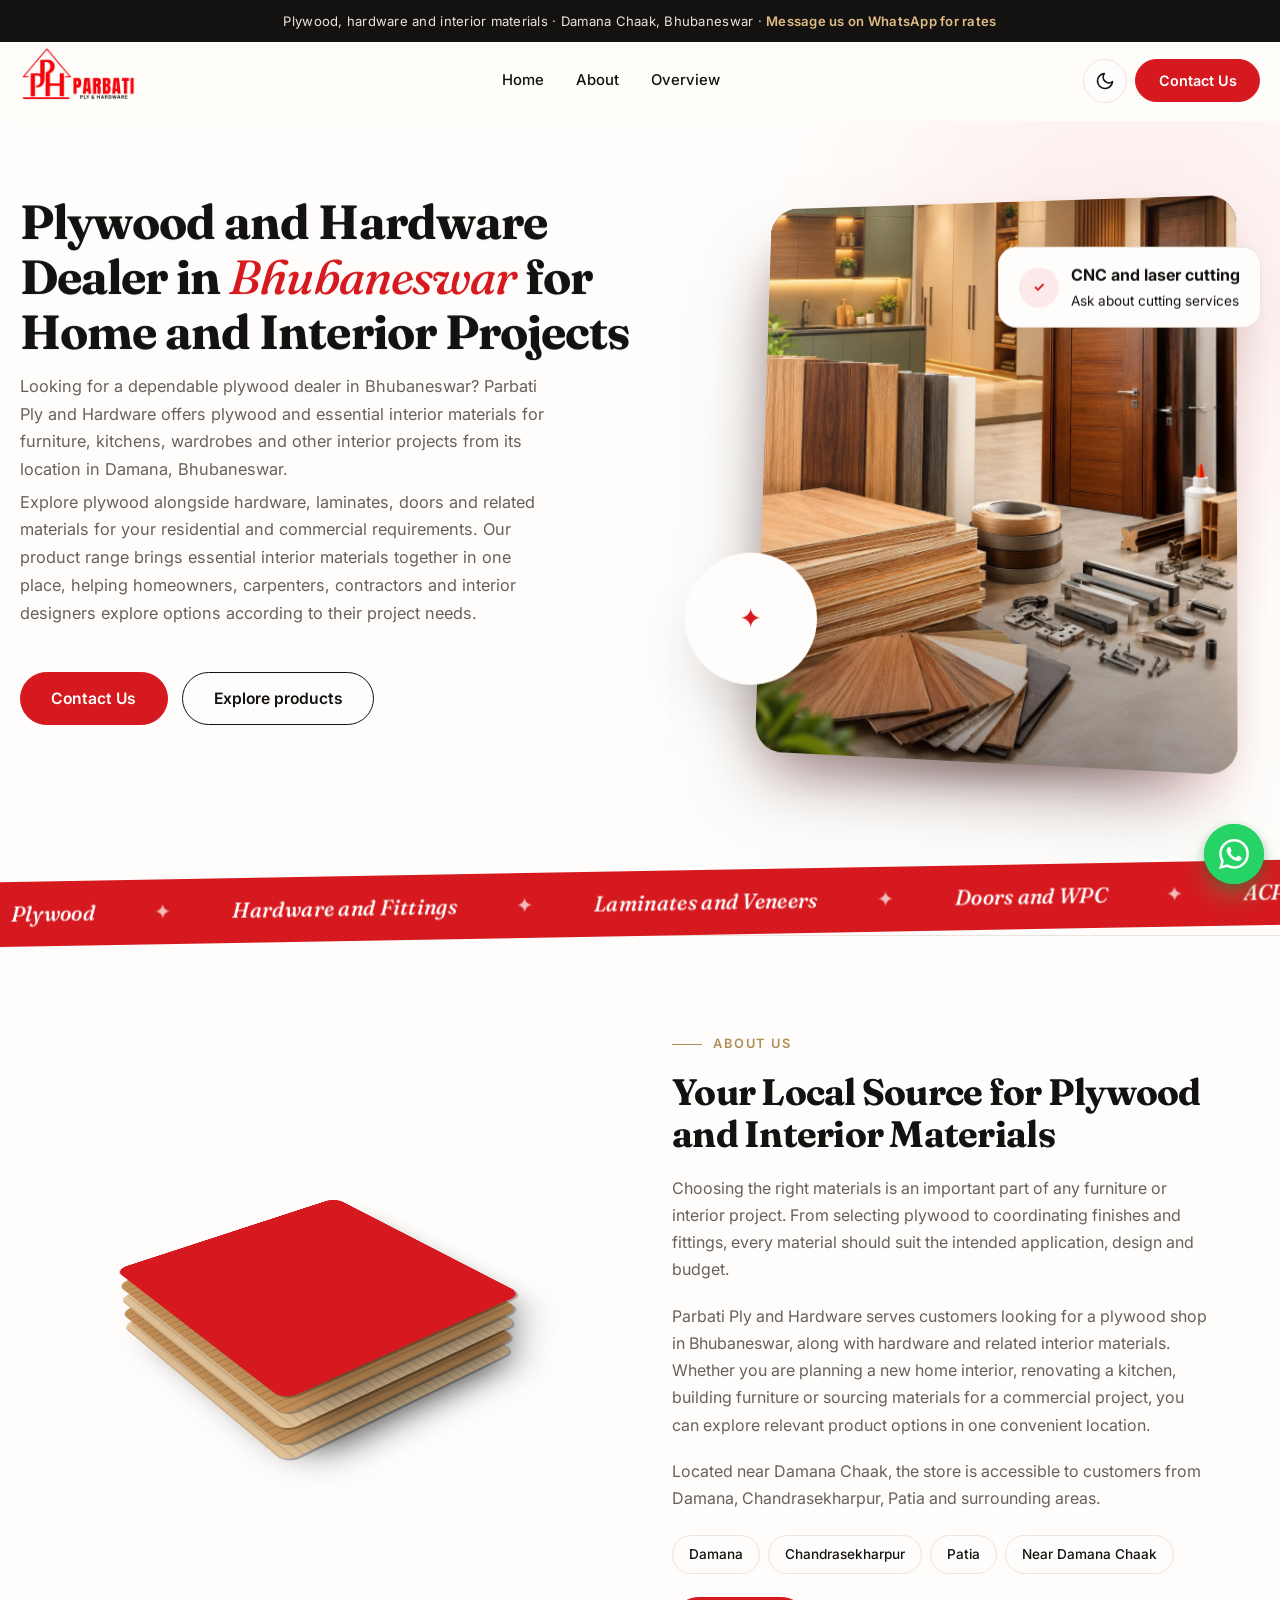
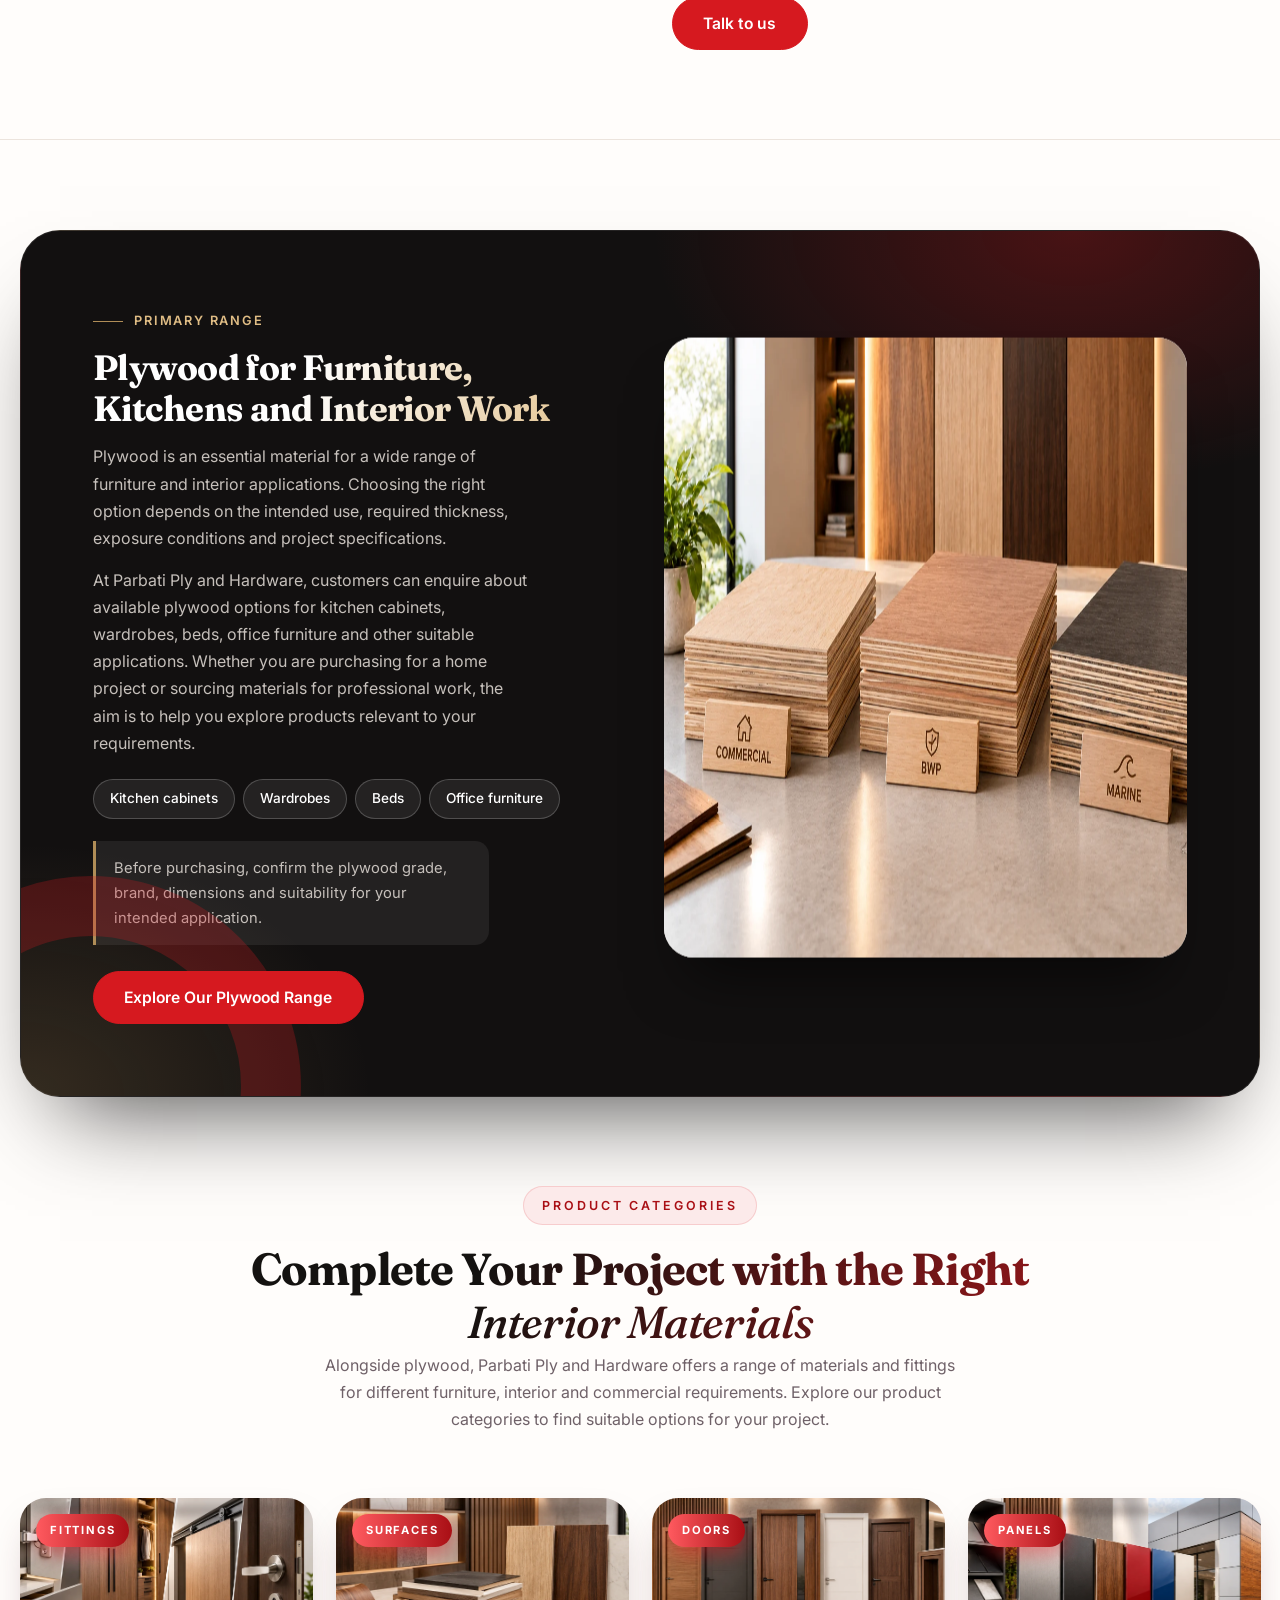
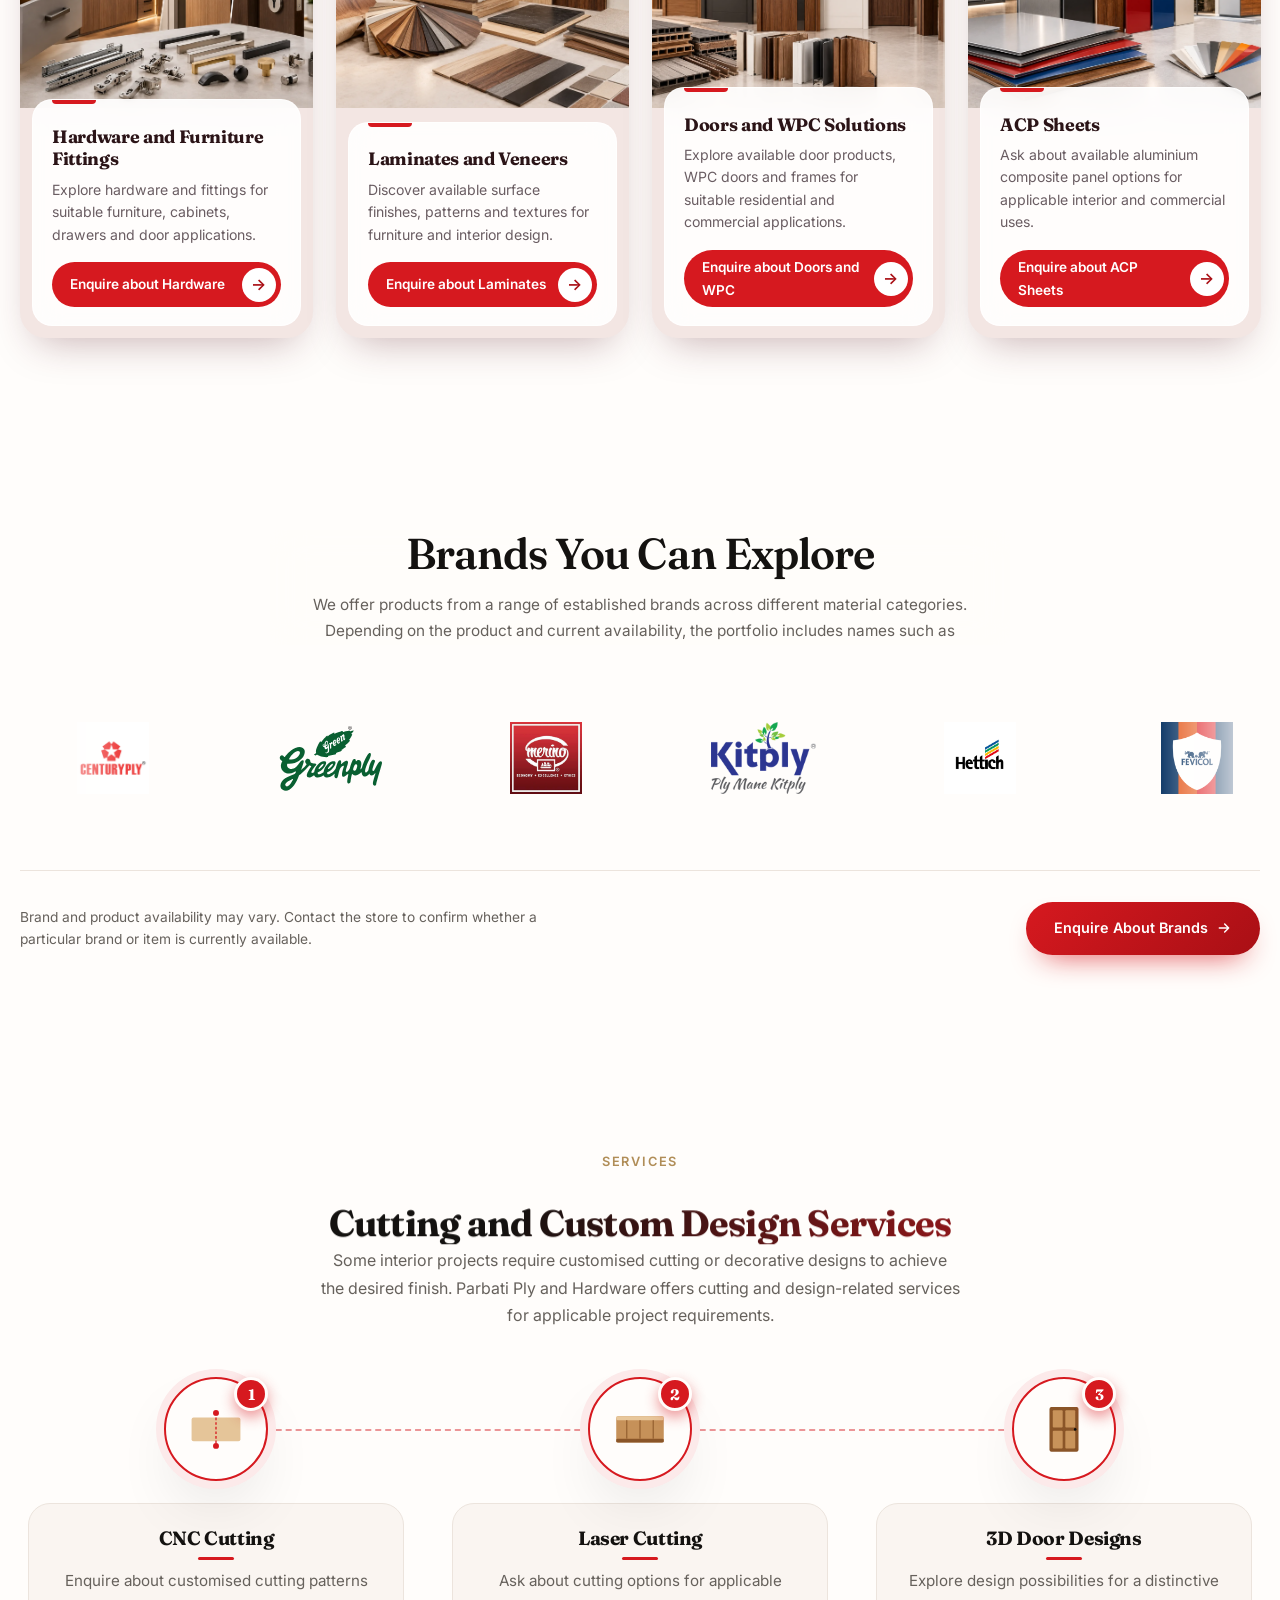
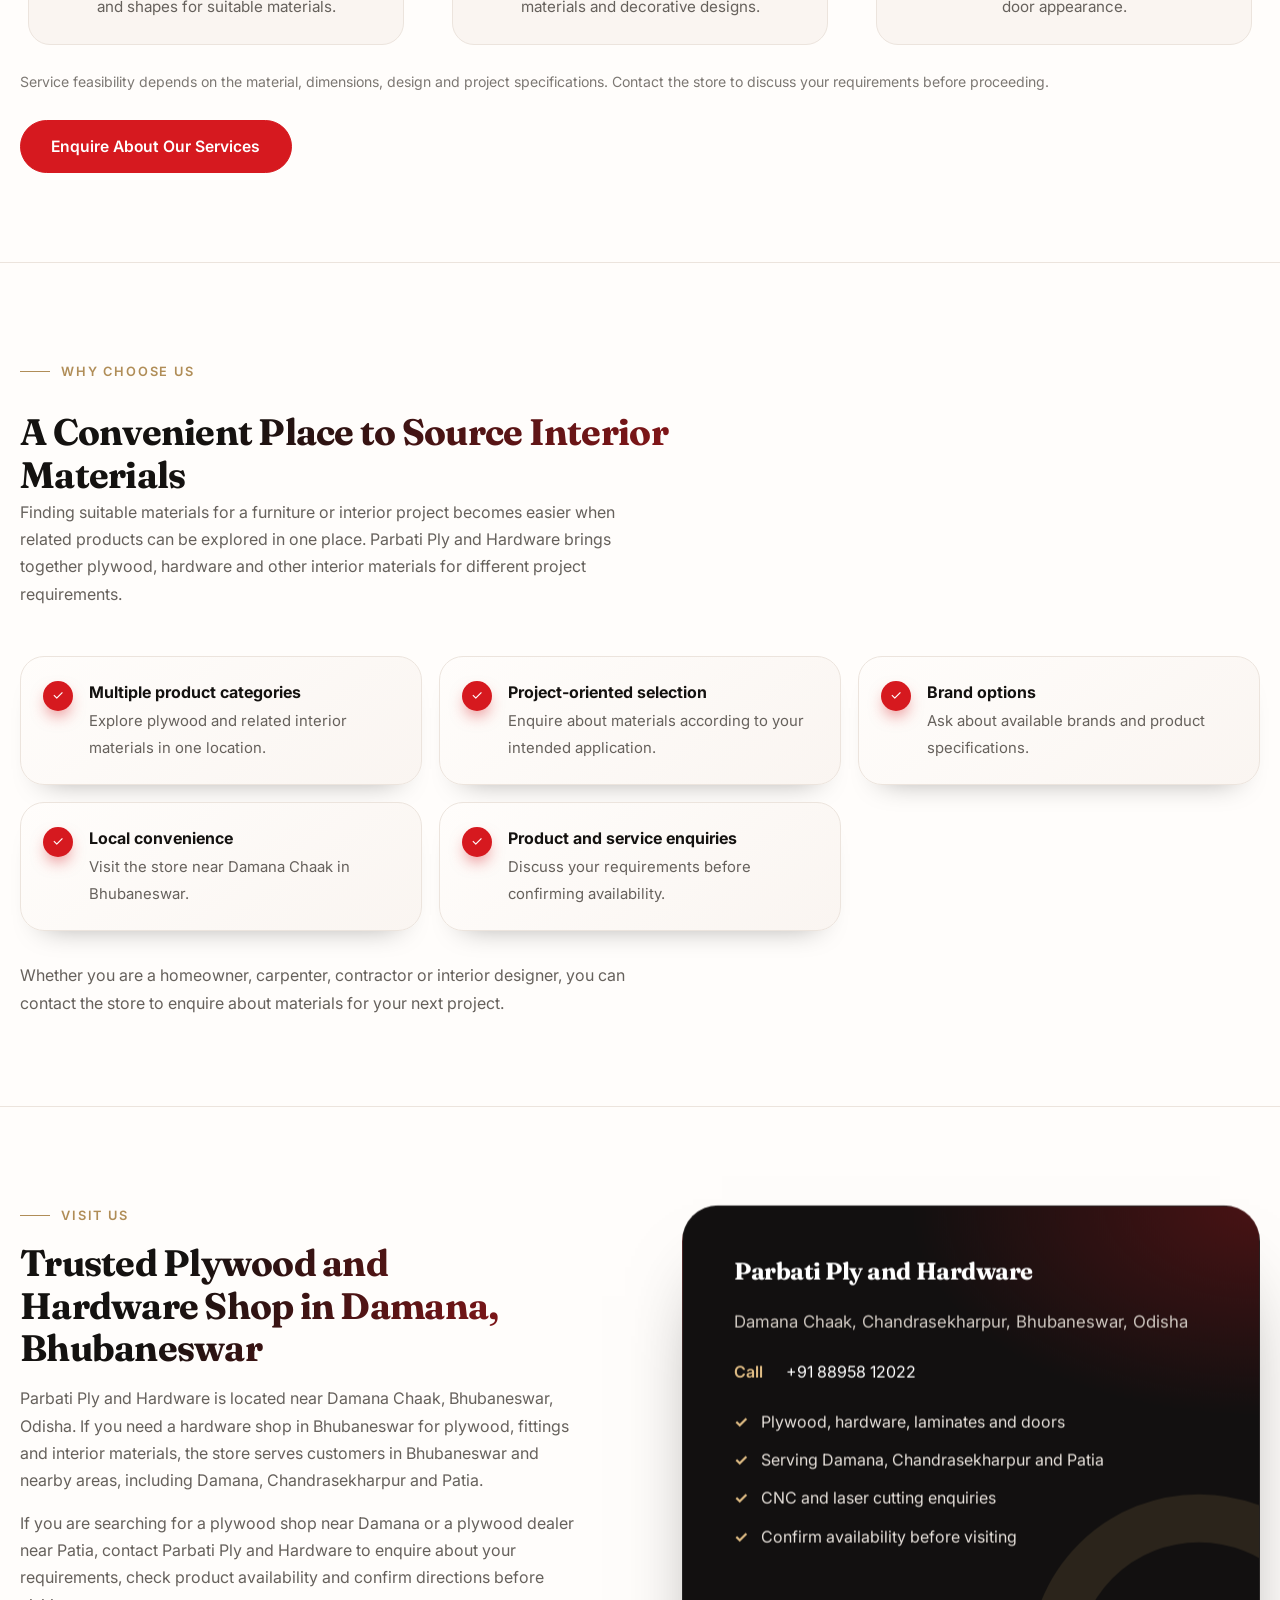
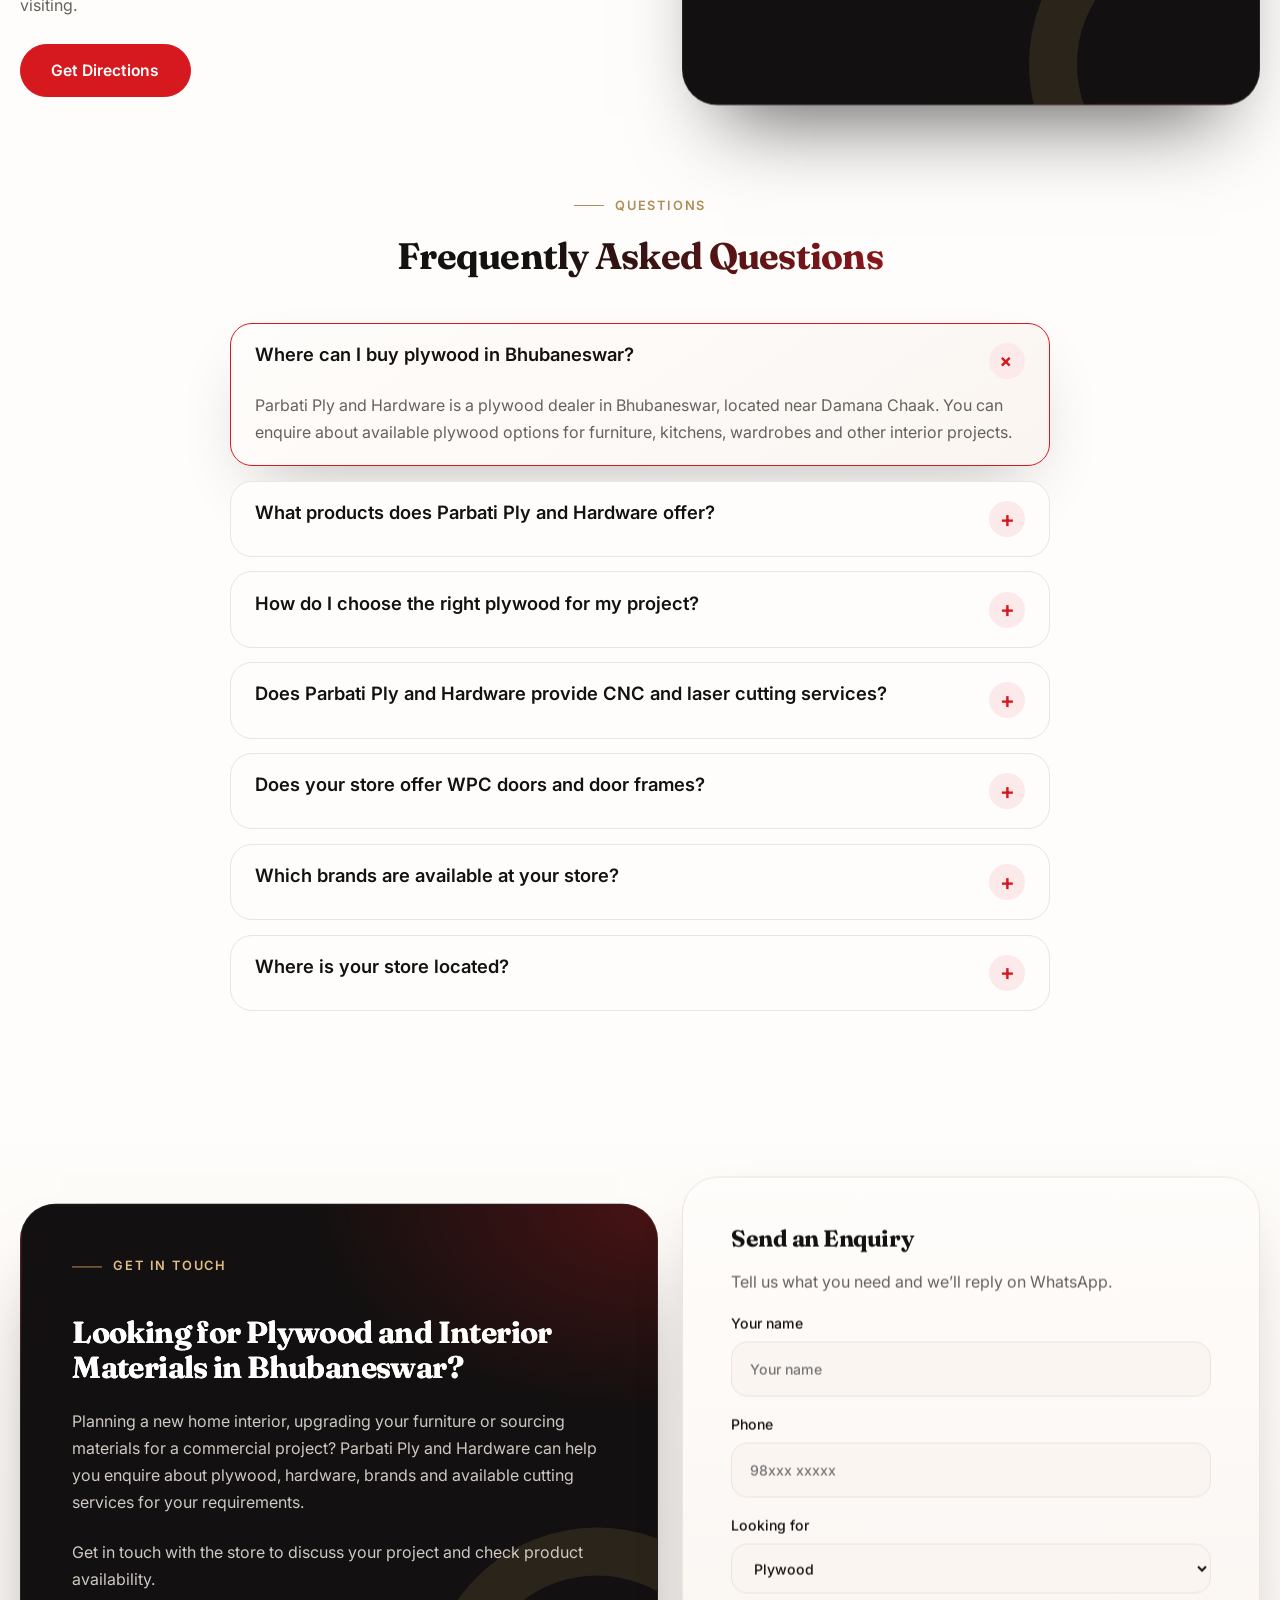
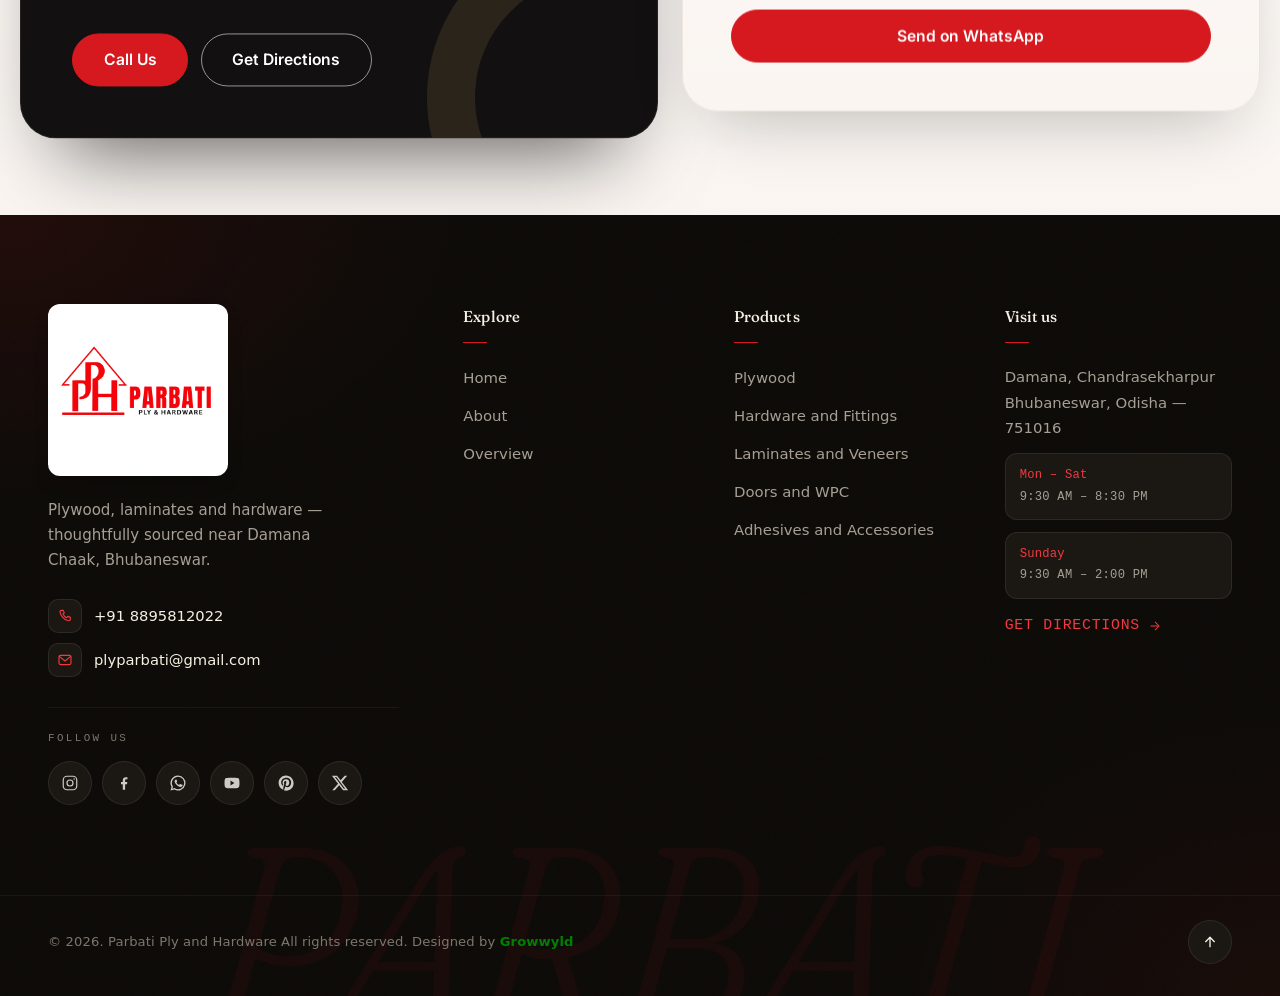
==== commit fe4ea04c: "Update Parbati Ply website" ====
--- a/index.html
+++ b/index.html
@@ -4,6 +4,19 @@
 <head>
   <meta charset="utf-8">
   <meta name="viewport" content="width=device-width, initial-scale=1, viewport-fit=cover">
+
+  <!-- ===== THEME (added): applies the saved theme BEFORE the page paints, so every page keeps dark/light ===== -->
+  <script>
+    (function () {
+      var t = "light"; // default: light on first visit
+      try {
+        var s = localStorage.getItem("theme");
+        if (s === "dark" || s === "light") t = s;
+      } catch (e) { }
+      document.documentElement.setAttribute("data-theme", t);
+      document.documentElement.style.colorScheme = t;
+    })();
+  </script>
 
   <!-- Google Search Console verification -->
   <meta name="google-site-verification" content="p9B9r31K-Te1j4HuM6RzYLFh8WAWx3K54EtWytjQMrU" />
@@ -931,8 +944,8 @@
         <div class="ppf-grid">
           <div class="ppf-brand">
             <a href="index.html" class="ppf-logo" aria-label="Parbati Ply and Hardware home">
-              <img src="images/Parbati-ply-transparency-logo.png" alt="Parbati Ply and Hardware logo"
-                width="180" height="52" />
+              <img src="images/Parbati-ply-transparency-logo.png" alt="Parbati Ply and Hardware logo" width="180"
+                height="52" />
             </a>
 
             <p class="ppf-tagline">
@@ -1086,7 +1099,8 @@
             © <span id="yr">2026</span>. Parbati
             Ply and Hardware All rights
             reserved. Designed by
-            <a href="https://growwyldtech.com/" target="_blank" rel="noopener" class="ppf-credit"><b style="color: green;">Growwyld</b></a>
+            <a href="https://growwyldtech.com/" target="_blank" rel="noopener" class="ppf-credit"><b
+                style="color: green;">Growwyld</b></a>
           </span>
 
           <!-- <ul class="ppf-legal">
--- a/style/style.css
+++ b/style/style.css
@@ -979,26 +979,66 @@
   white-space: nowrap;
   transform: rotate(-1deg) scale(1.03);
   contain: paint;
-}
+  direction: ltr;
+}
+
 .strip div {
-  display: inline-block;
+  display: inline-flex;
+  width: max-content;
   will-change: transform;
-  animation: sl 30s linear infinite;
   font: 500 1.3rem var(--head);
   font-style: italic;
-}
+  animation: strip-scroll-ltr 30s linear infinite normal;
+}
+
 .strip span {
+  flex: none;
   margin: 0 1.8rem;
 }
+
 .strip span::after {
   content: "✦";
   margin-left: 3.6rem;
   font-style: normal;
   opacity: 0.7;
 }
-@keyframes sl {
+
+/* moves left → right */
+@keyframes strip-scroll-ltr {
+  from {
+    transform: translate3d(-50%, 0, 0);
+  }
   to {
-    transform: translateX(-50%);
+    transform: translate3d(0, 0, 0);
+  }
+}
+
+@media (max-width: 1100px) {
+  .strip div {
+    animation-direction: normal !important;
+  }
+}
+
+@media (max-width: 640px) {
+  .strip {
+    padding: 0.9rem 0;
+  }
+  .strip div {
+    font-size: 1.05rem;
+    animation-duration: 22s;
+    animation-direction: normal !important;
+  }
+  .strip span {
+    margin: 0 1.2rem;
+  }
+  .strip span::after {
+    margin-left: 2.4rem;
+  }
+}
+
+@media (prefers-reduced-motion: reduce) {
+  .strip div {
+    animation: none;
   }
 }
 
--- a/style/brands.css
+++ b/style/brands.css
@@ -1,8 +1,26 @@
+/* ============================================================
+   BRAND SECTION — theme aware (light + dark)
+   Uses the tokens from your :root (--bg, --text, --muted, --line,
+   --red, --red-d, --red-soft, --head). No hard-coded dark colors.
+   ============================================================ */
+
 .brand-section {
+  /* map section names -> your theme tokens (they switch with the theme) */
+  --ink: var(--text);
+  --ink-2: var(--muted);
+  --ink-3: var(--muted);
+  --acc: var(--red);
+  --acc-soft: var(--red-soft);
+
   position: relative;
   padding: clamp(4rem, 8vw, 7rem) 0;
   overflow: hidden;
   isolation: isolate;
+  background: var(--bg);
+  color: var(--text);
+  transition:
+    color 0.3s ease,
+    background-color 0.3s ease;
 }
 
 .brand-section::before {
@@ -33,7 +51,7 @@
   font-weight: 700;
   letter-spacing: 0.22em;
   text-transform: uppercase;
-  color: var(--acc, #b4622a);
+  color: var(--acc);
   margin-bottom: 1rem;
 }
 
@@ -46,13 +64,14 @@
 }
 
 .bs-head h2 {
-  font-family: Fraunces, Georgia, serif;
+  font-family: var(--head);
   font-weight: 600;
   font-size: clamp(1.7rem, 3.4vw, 2.7rem);
   line-height: 1.12;
   letter-spacing: -0.022em;
   margin: 0 0 0.85rem;
-  color: var(--ink, #171310);
+  color: var(--text);
+  transition: color 0.3s ease;
 }
 
 .bs-lead {
@@ -60,7 +79,8 @@
   max-width: 68ch;
   font-size: clamp(0.96rem, 1.2vw, 1.06rem);
   line-height: 1.72;
-  color: var(--ink-2, #55493f);
+  color: var(--muted);
+  transition: color 0.3s ease;
 }
 
 /* ---------- MARQUEE ROWS ---------- */
@@ -140,7 +160,7 @@
   margin-inline-end: var(--bs-gap);
 }
 
-/* ---------- LOGO TILES (borderless — image only) ---------- */
+/* ---------- LOGO TILES ---------- */
 .bs-logo {
   position: relative;
   display: grid;
@@ -164,6 +184,7 @@
   transition:
     filter 0.45s,
     opacity 0.45s,
+    background-color 0.3s,
     transform 0.45s cubic-bezier(0.2, 0.7, 0.25, 1);
 }
 
@@ -174,13 +195,13 @@
 /* typographic fallback if a logo file is missing */
 .bs-word {
   display: none;
-  font-family: Fraunces, Georgia, serif;
+  font-family: var(--head);
   font-size: clamp(1rem, 1.4vw, 1.15rem);
   font-weight: 600;
   line-height: 1.15;
   letter-spacing: -0.01em;
   text-align: center;
-  color: var(--ink, #171310);
+  color: var(--text);
 }
 
 .bs-logo.is-text img {
@@ -191,7 +212,22 @@
   display: block;
 }
 
-/* ---------- PILLS (secondary row, unchanged) ---------- */
+/* ---------- DARK THEME: light tile behind logos so they stay visible ---------- */
+:root[data-theme="dark"] .bs-logo img {
+  background: #fffdfb;
+  padding: 10px 16px;
+  border-radius: 14px;
+}
+
+@media (prefers-color-scheme: dark) {
+  :root:not([data-theme="light"]) .bs-logo img {
+    background: #fffdfb;
+    padding: 10px 16px;
+    border-radius: 14px;
+  }
+}
+
+/* ---------- PILLS (secondary row) ---------- */
 .bs-pill {
   display: inline-flex;
   align-items: center;
@@ -200,8 +236,8 @@
   padding: 0 clamp(1.05rem, 1.8vw, 1.5rem);
   border-radius: 999px;
   background: transparent;
-  border: 1px solid var(--line, rgba(23, 19, 16, 0.12));
-  color: var(--ink-2, #55493f);
+  border: 1px solid var(--line);
+  color: var(--muted);
   font-size: clamp(0.82rem, 1vw, 0.92rem);
   font-weight: 500;
   letter-spacing: 0.01em;
@@ -218,7 +254,7 @@
   width: 6px;
   height: 6px;
   border-radius: 50%;
-  background: var(--acc, #b4622a);
+  background: var(--red);
   opacity: 0.55;
   transition:
     opacity 0.35s,
@@ -226,20 +262,16 @@
 }
 
 .bs-item:hover .bs-pill {
-  color: var(--ink, #171310);
-  background: var(--acc-soft, rgba(180, 98, 42, 0.1));
-  border-color: rgba(180, 98, 42, 0.45);
-  border-color: color-mix(
-    in srgb,
-    var(--acc, #b4622a) 45%,
-    var(--line, rgba(23, 19, 16, 0.12))
-  );
+  color: var(--text);
+  background: var(--red-soft);
+  border-color: var(--red);
+  border-color: color-mix(in srgb, var(--red) 45%, var(--line));
   transform: translateY(-3px);
 }
 
 .bs-item:hover .bs-pill::before {
   opacity: 1;
-  box-shadow: 0 0 0 4px rgba(180, 98, 42, 0.16);
+  box-shadow: 0 0 0 4px color-mix(in srgb, var(--red) 16%, transparent);
 }
 
 /* ---------- FOOT (note + CTA) ---------- */
@@ -251,7 +283,7 @@
   gap: 1.2rem;
   margin-top: clamp(1.4rem, 3vw, 2.2rem);
   padding-top: clamp(1.4rem, 2.4vw, 2rem);
-  border-top: 1px solid var(--line, rgba(23, 19, 16, 0.12));
+  border-top: 1px solid var(--line);
 }
 
 .bs-note {
@@ -259,7 +291,8 @@
   max-width: 62ch;
   font-size: 0.86rem;
   line-height: 1.65;
-  color: var(--ink-3, #857868);
+  color: var(--muted);
+  transition: color 0.3s ease;
 }
 
 .bs-cta {
@@ -269,13 +302,13 @@
   gap: 0.5rem;
   padding: 0.92rem 1.75rem;
   border-radius: 999px;
-  background: linear-gradient(135deg, var(--acc, #b4622a), #8d4718);
+  background: linear-gradient(135deg, var(--red), var(--red-d));
   color: #fff;
   font-size: 0.9rem;
   font-weight: 600;
   text-decoration: none;
   white-space: nowrap;
-  box-shadow: 0 14px 30px -16px rgba(180, 98, 42, 0.95);
+  box-shadow: 0 14px 30px -16px rgba(214, 25, 31, 0.95);
   transition:
     transform 0.35s cubic-bezier(0.2, 0.7, 0.25, 1),
     box-shadow 0.35s,
@@ -285,7 +318,7 @@
 .bs-cta:hover {
   transform: translateY(-2px);
   filter: brightness(1.07);
-  box-shadow: 0 20px 40px -18px rgba(180, 98, 42, 1);
+  box-shadow: 0 20px 40px -18px rgba(214, 25, 31, 1);
 }
 
 .bs-cta svg {
@@ -324,6 +357,10 @@
 
   .bs-logo img {
     max-height: 56px;
+  }
+
+  :root[data-theme="dark"] .bs-logo img {
+    padding: 8px 12px;
   }
 
   .bs-marquee {
@@ -383,7 +420,7 @@
     -webkit-mask-image: none;
     mask-image: none;
     scrollbar-width: thin;
-    scrollbar-color: var(--line, rgba(23, 19, 16, 0.12)) transparent;
+    scrollbar-color: var(--line) transparent;
   }
 
   .bs-marquee::-webkit-scrollbar {
@@ -391,7 +428,7 @@
   }
 
   .bs-marquee::-webkit-scrollbar-thumb {
-    background: var(--line, rgba(23, 19, 16, 0.12));
+    background: var(--line);
     border-radius: 99px;
   }
 
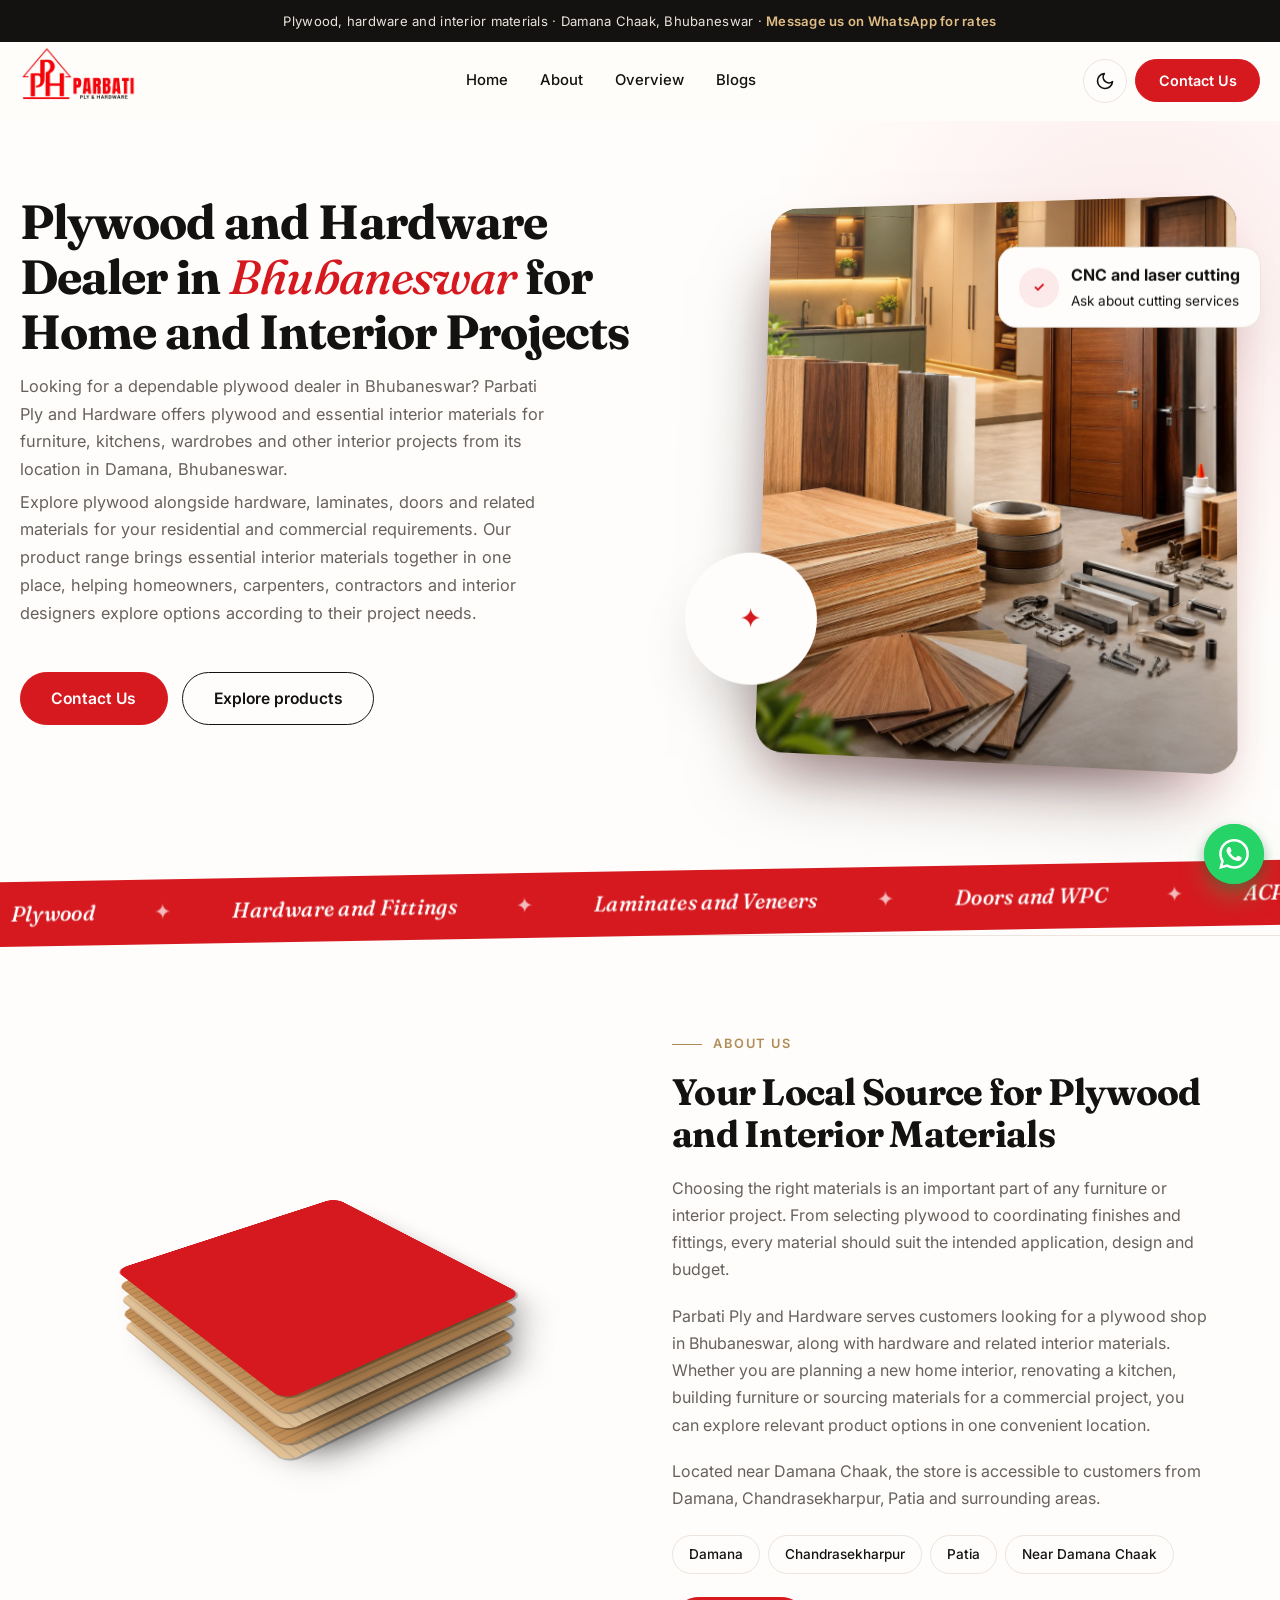
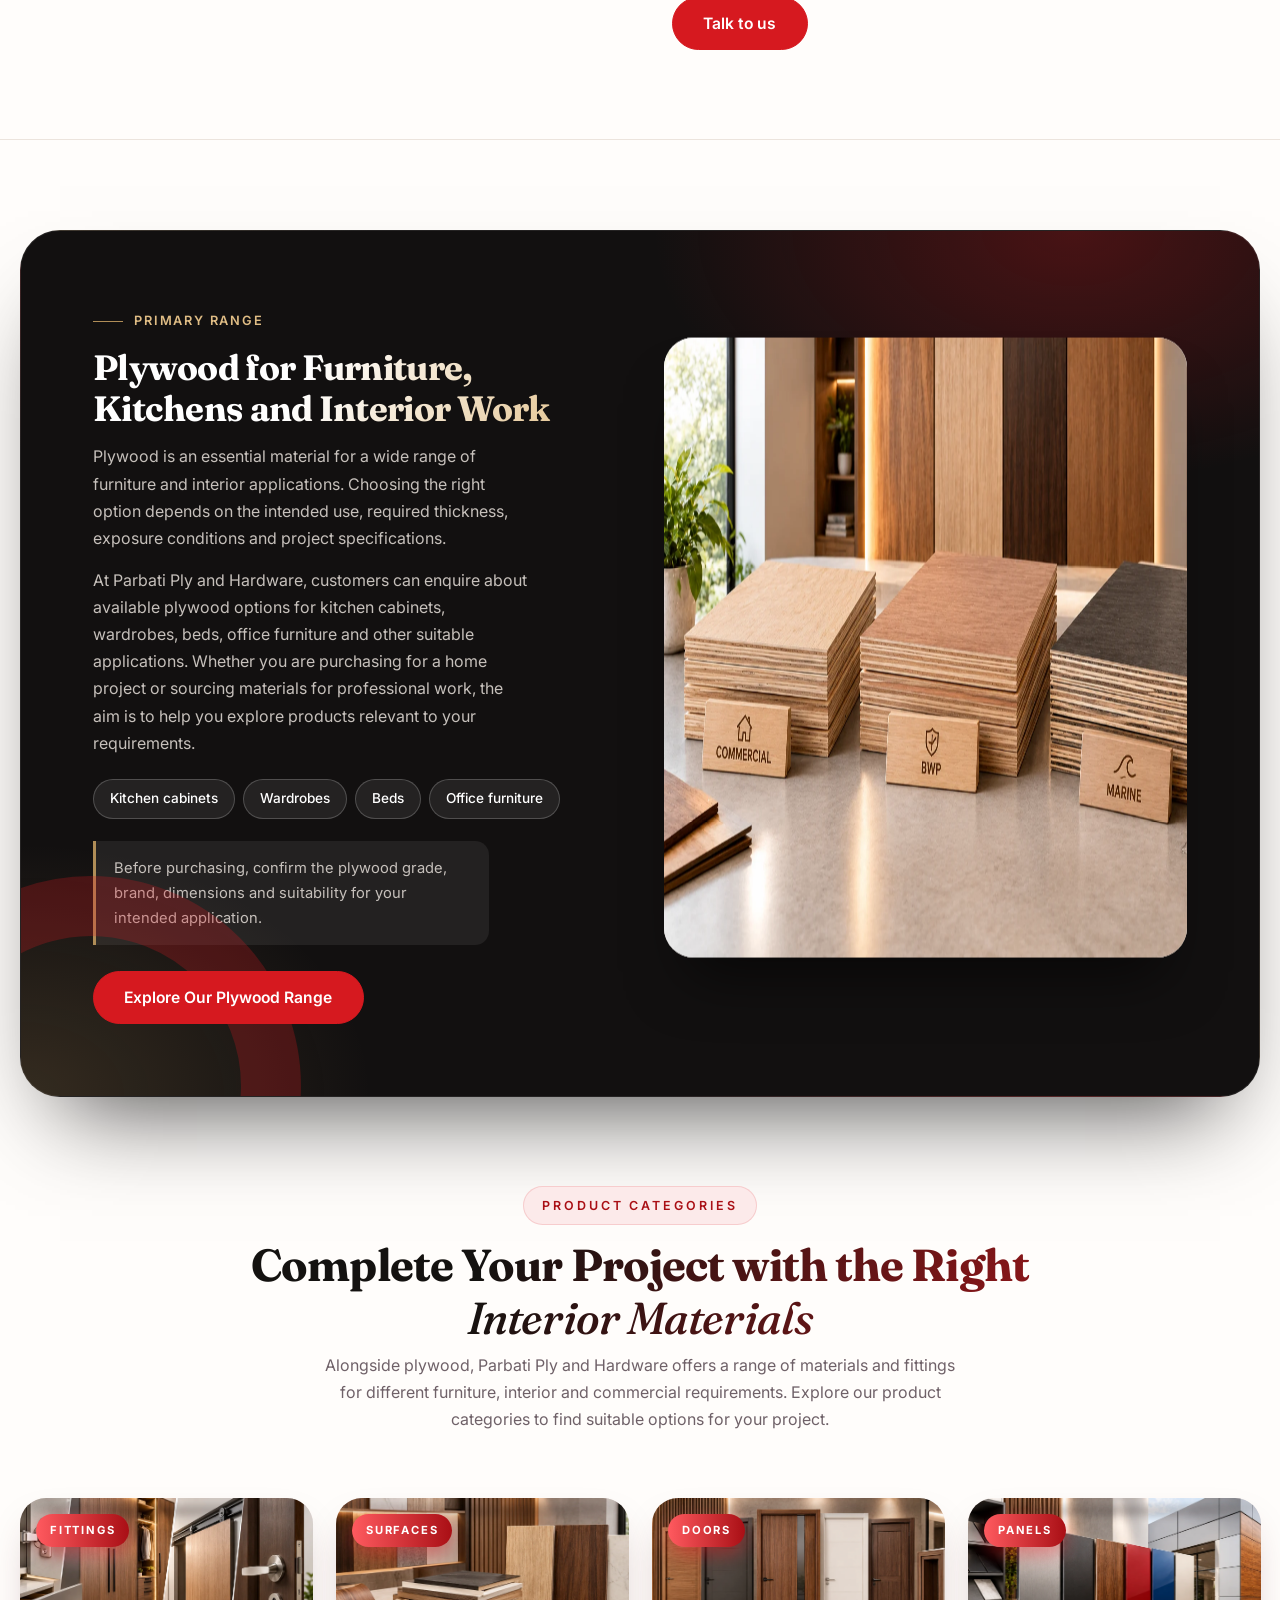
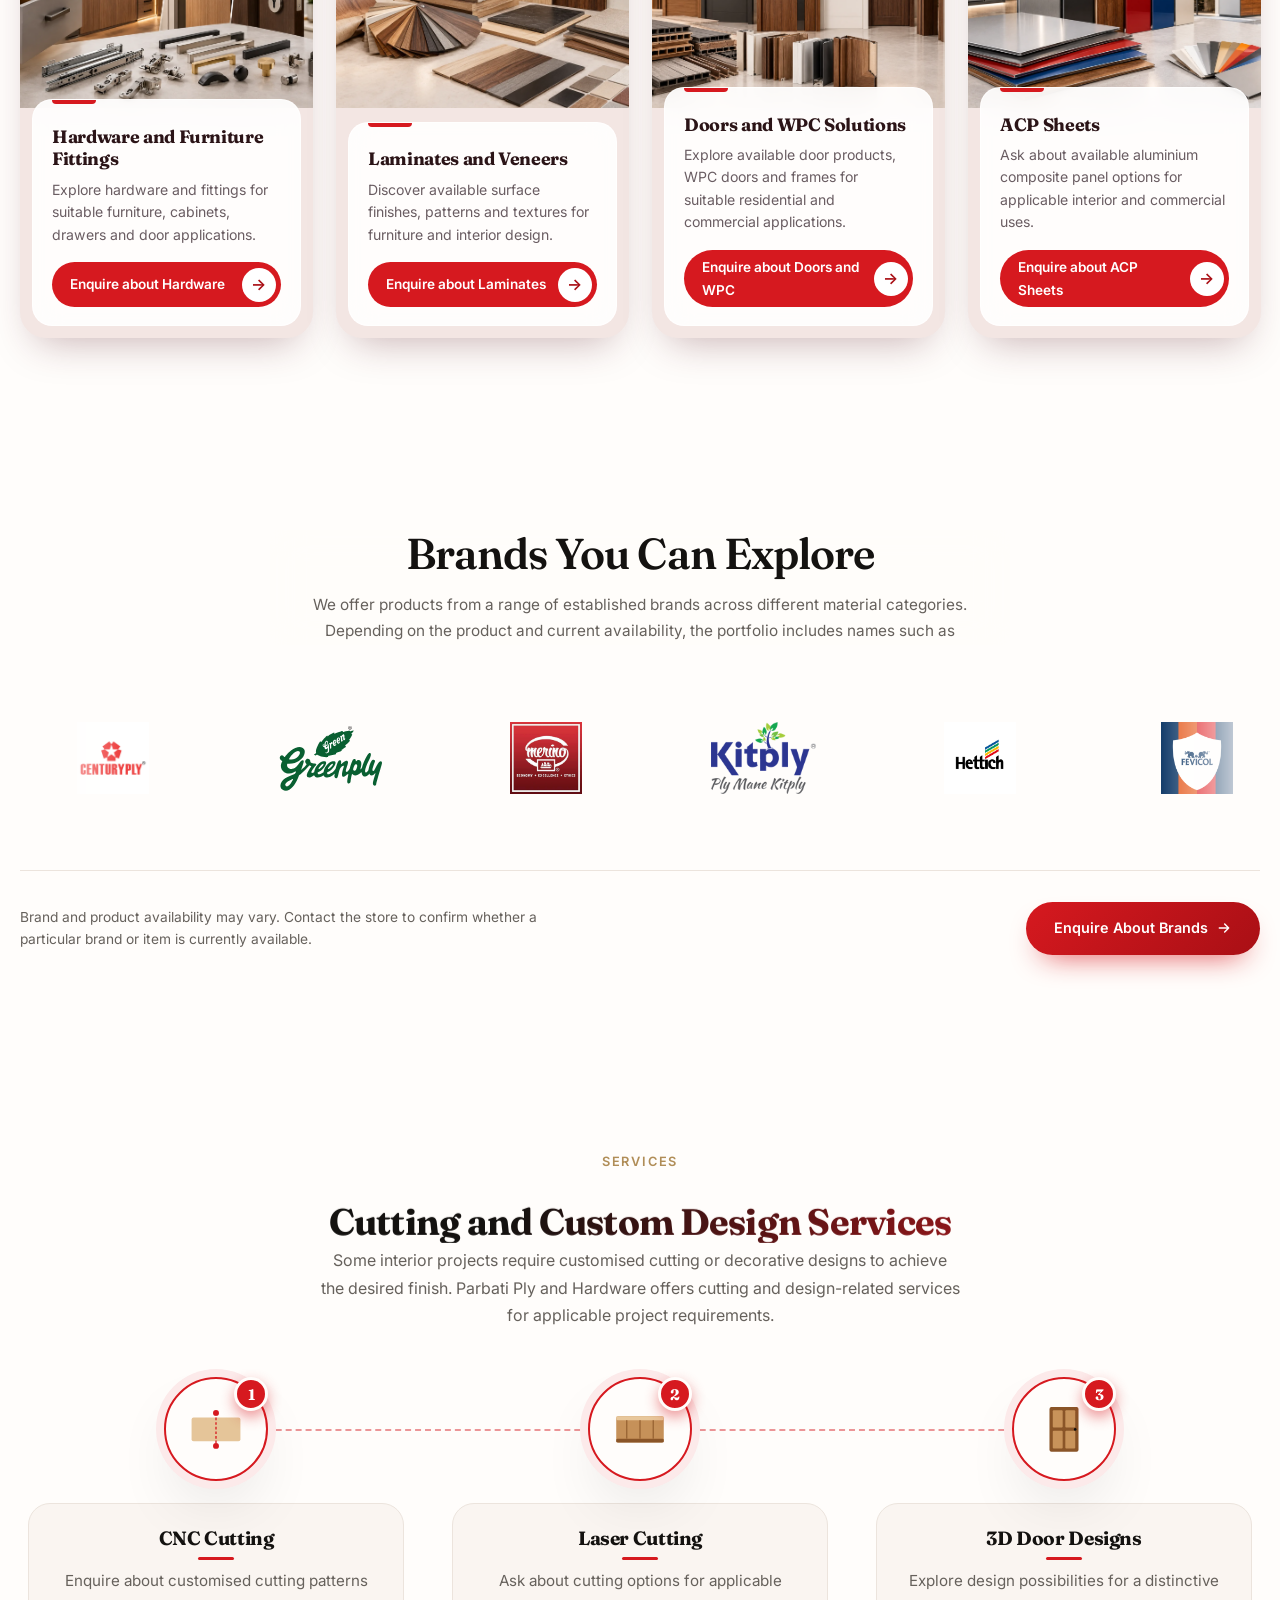
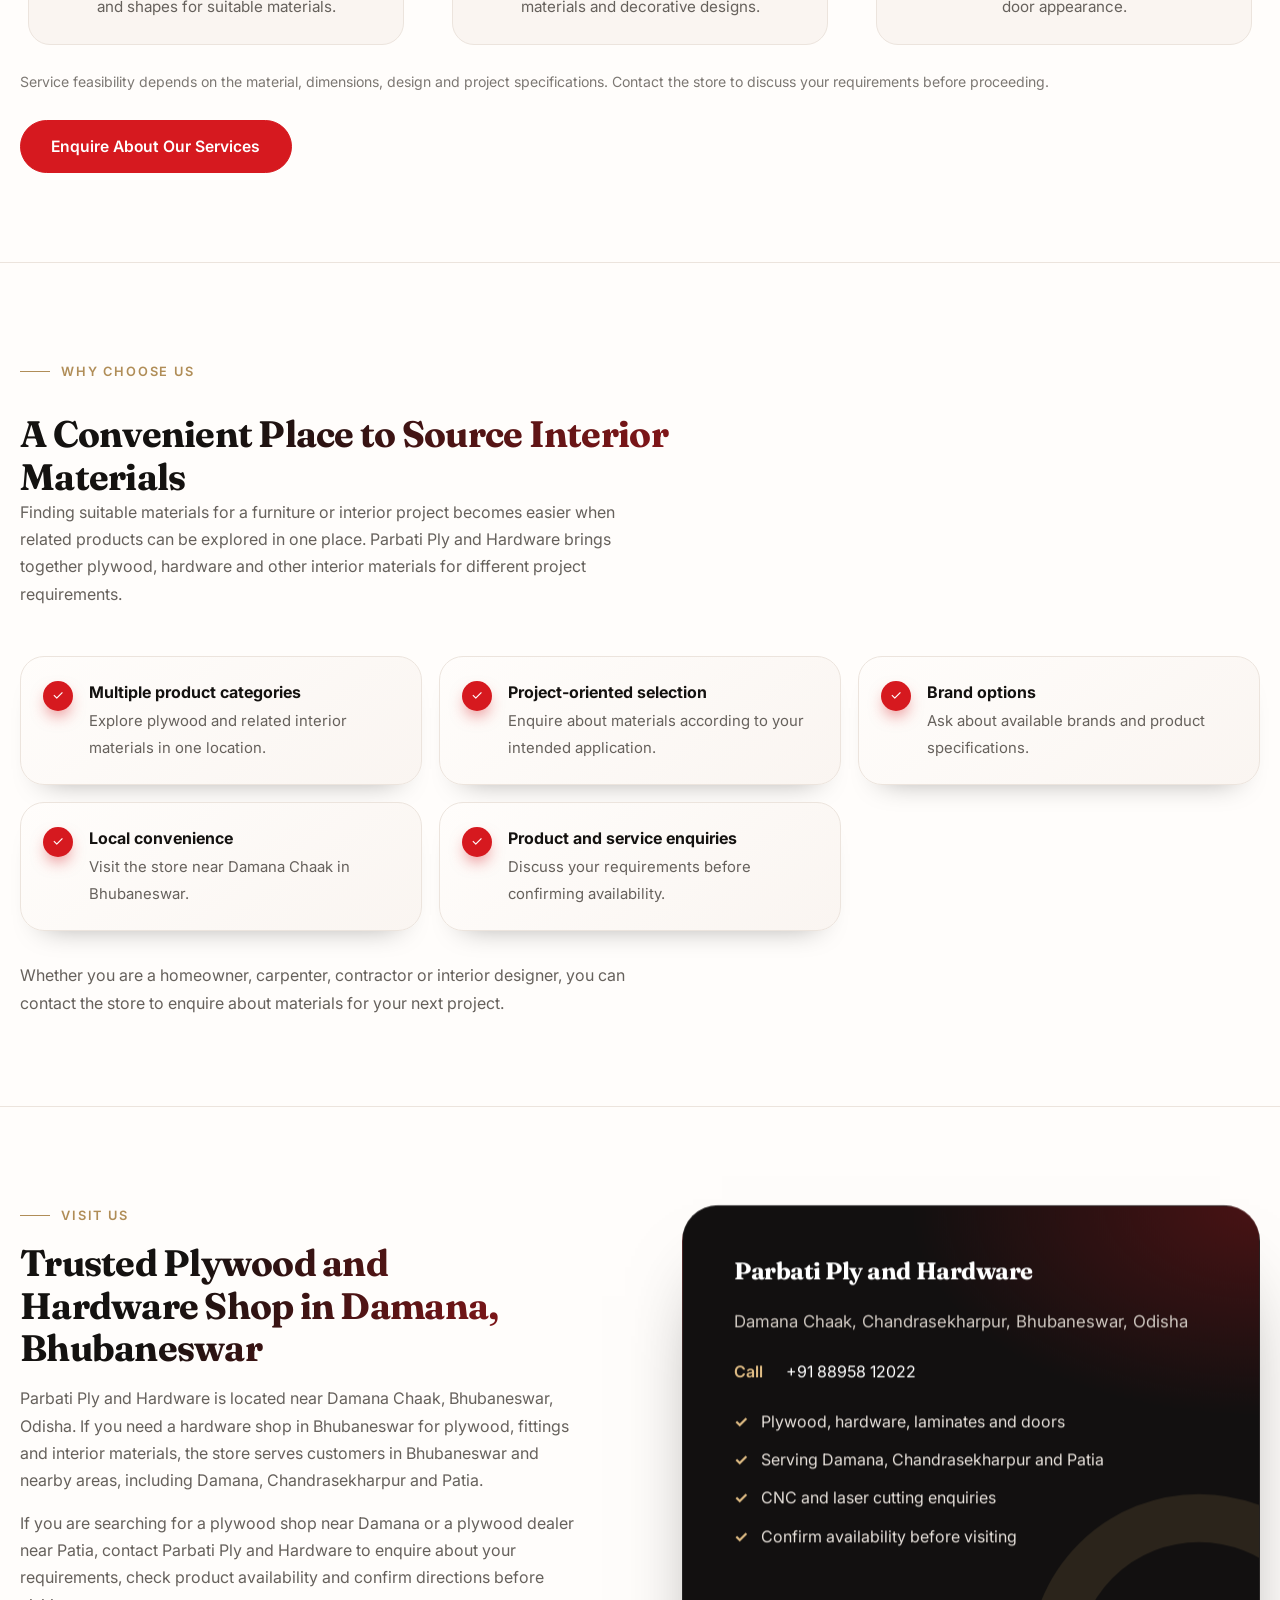
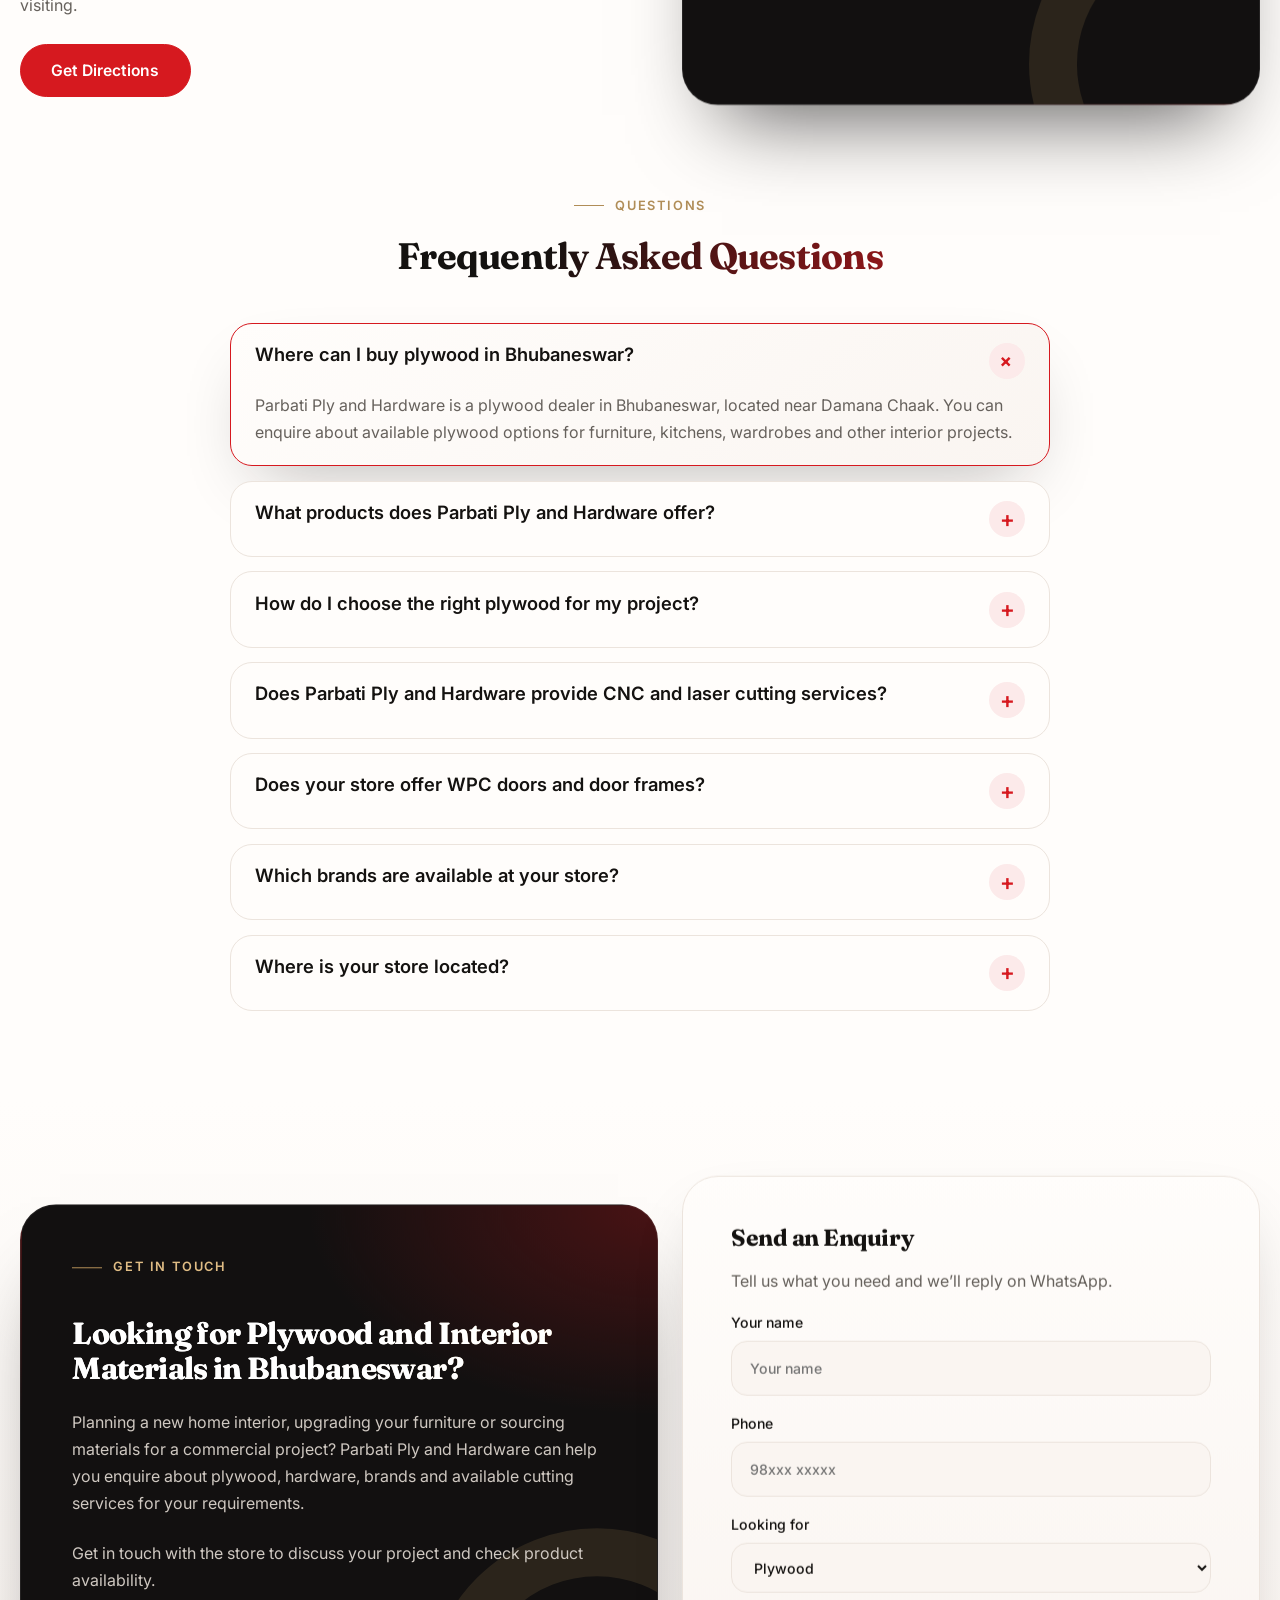
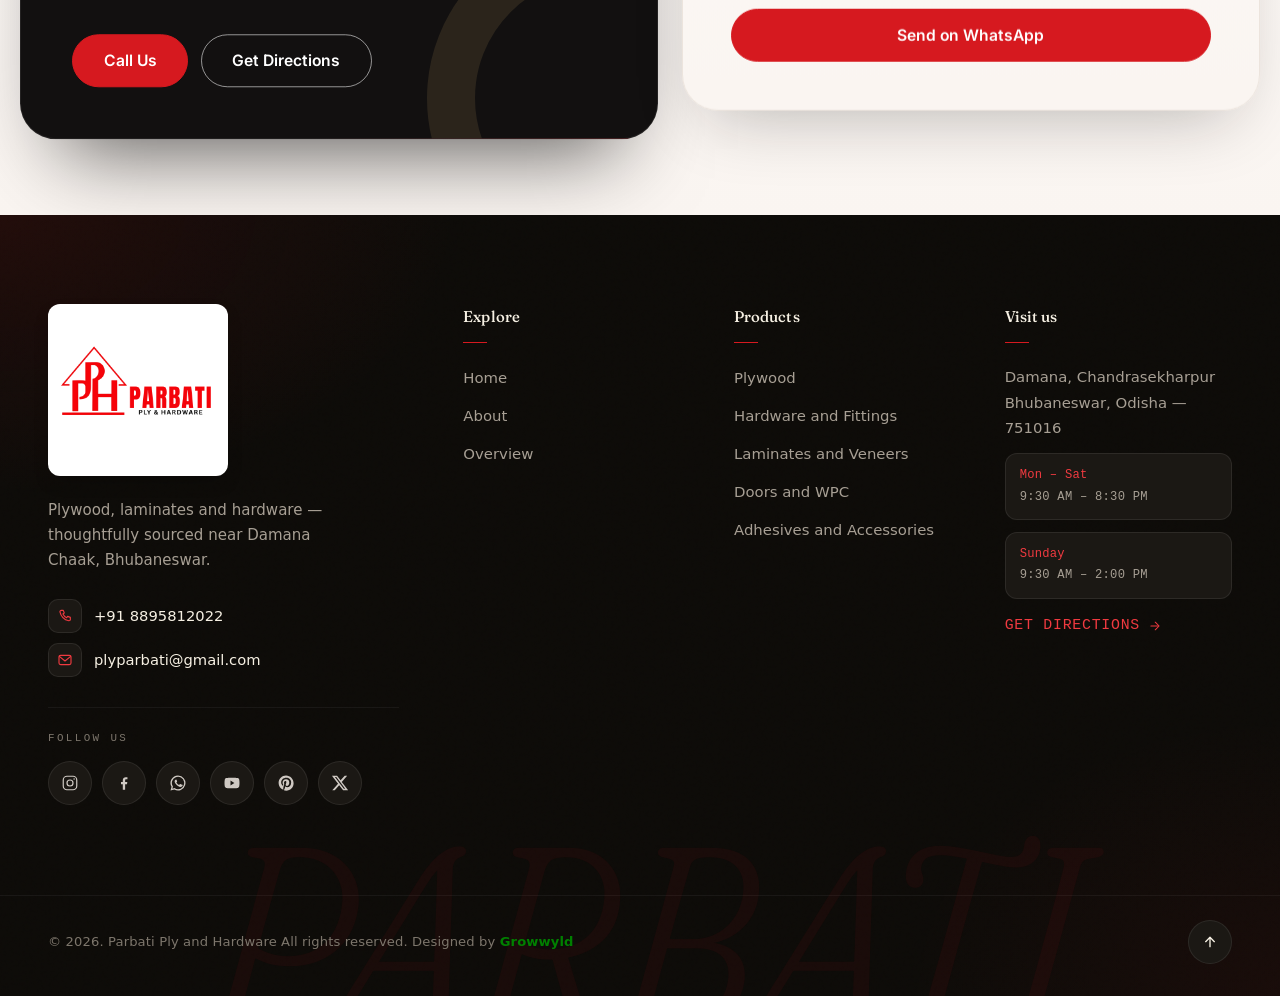
==== commit 7a16a753: "blogs page add" ====
--- a/index.html
+++ b/index.html
@@ -291,8 +291,9 @@
           </div> 
         </li> -->
         <!-- <li><a href="#project">Project</a></li>
-        <li><a href="#blogs">Blogs</a></li> -->
+        -->
         <li><a href="overview.html">Overview</a></li>
+        <li><a href="blogs.html">Blogs</a></li>
       </ul>
       <div class="acts">
         <button class="ibtn" id="theme" aria-label="Toggle dark mode"><svg viewBox="0 0 24 24">
